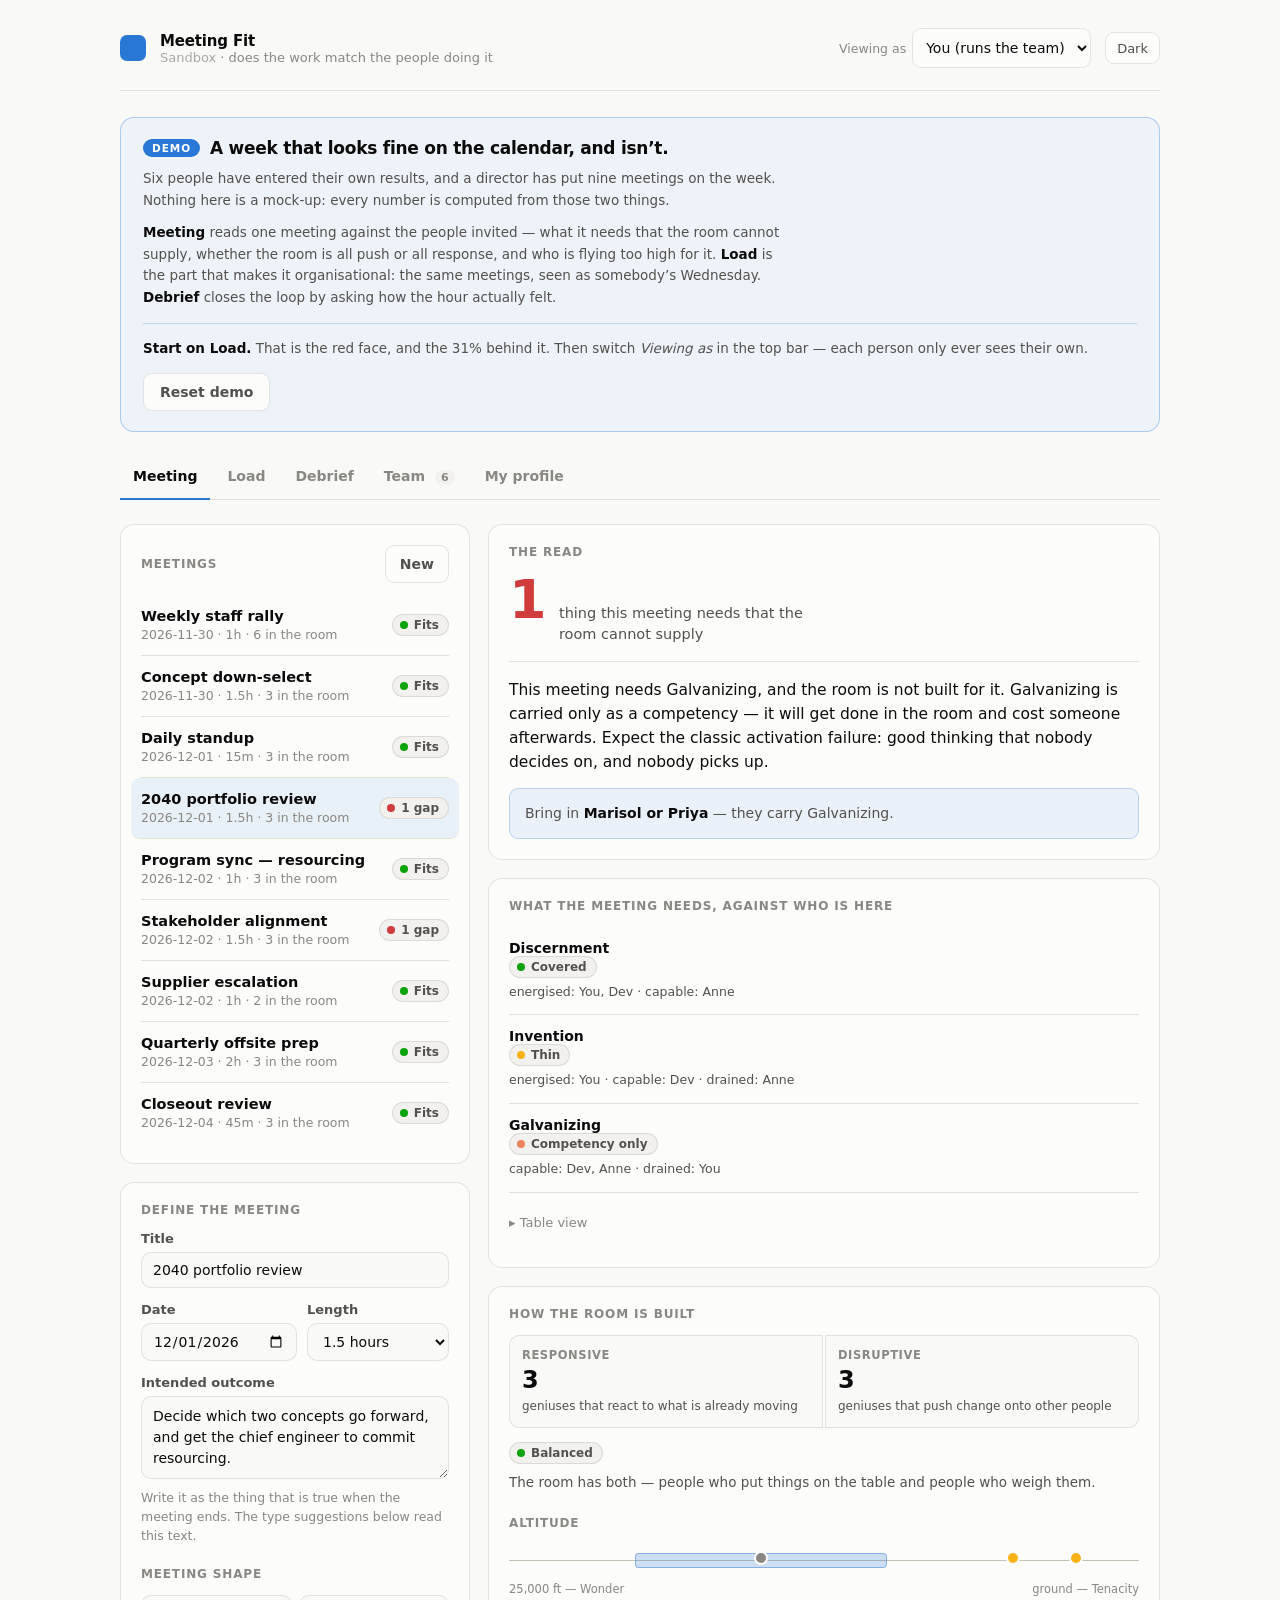
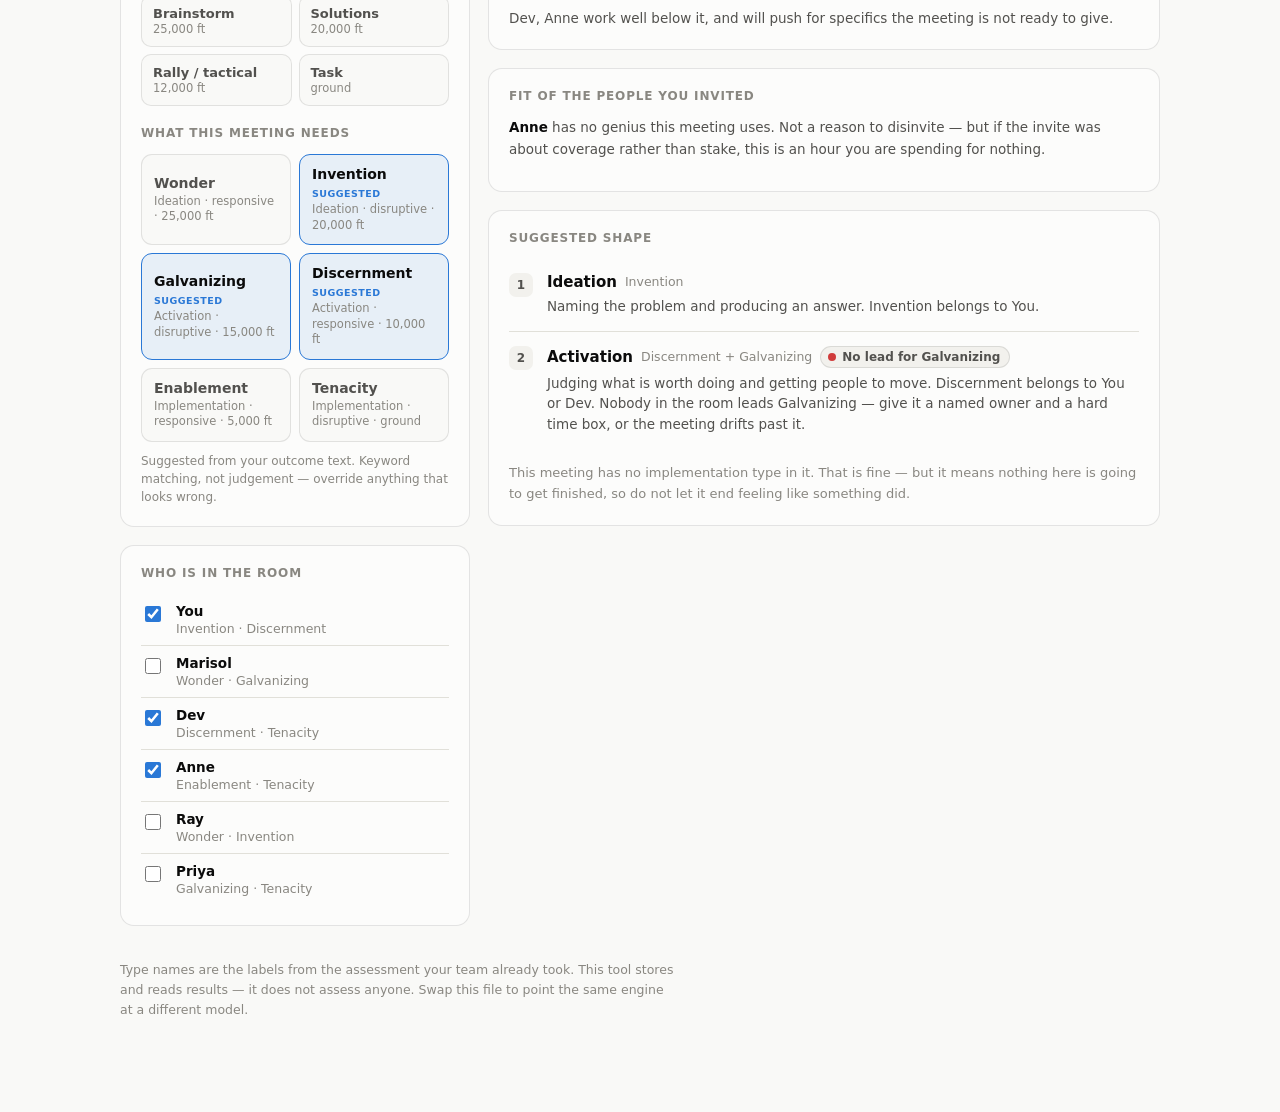
==== demo/index.html @ 44943a41 "Ship the demo at /demo/ so there is one link to send Co-Authored-By: Claude Opus 5 <noreply@anthropi" ====
<!DOCTYPE html>
<html lang="en">
<head>
<meta charset="utf-8">
<meta name="viewport" content="width=device-width, initial-scale=1, viewport-fit=cover">
<title>Meeting Fit — demo</title>
<meta name="description" content="Check whether a meeting matches the strengths of the people in it — and whether the week is burning anyone out.">
<meta name="theme-color" content="#0d0d0d" media="(prefers-color-scheme: dark)">
<meta name="theme-color" content="#f9f9f7" media="(prefers-color-scheme: light)">
<style>
/* ============================================================
   Sandbox shell — shared tokens + primitives for every mini-app.
   Add an app: reuse these tokens, don't redefine colors locally.
   ============================================================ */

:root {
  color-scheme: light;

  /* planes & ink */
  --plane:            #f9f9f7;
  --surface-1:        #fcfcfb;
  --surface-2:        #f2f1ed;
  --text-primary:     #0b0b0b;
  --text-secondary:   #52514e;
  --text-muted:       #898781;
  --gridline:         #e1e0d9;
  --baseline:         #c3c2b7;
  --border:           rgba(11, 11, 11, 0.10);

  /* categorical slot 1 — the only series hue this app needs */
  --series-1:         #2a78d6;

  /* sequential blue ramp (ordinal-safe steps on light: >= 250) */
  --seq-250:          #86b6ef;
  --seq-400:          #3987e5;
  --seq-500:          #256abf;

  /* diverging: blue <-> red, neutral gray midpoint */
  --div-pos:          #2a78d6;
  --div-mid:          #f0efec;
  --div-neg:          #e34948;
  --div-pos-ink:      #ffffff;
  --div-mid-ink:      #52514e;
  --div-neg-ink:      #ffffff;

  /* status — reserved, never reused as a series color */
  --status-good:      #0ca30c;
  --status-warning:   #fab219;
  --status-serious:   #ec835a;
  --status-critical:  #d03b3b;

  --radius:           14px;
  --radius-sm:        9px;
  --font: system-ui, -apple-system, "Segoe UI", sans-serif;
}

@media (prefers-color-scheme: dark) {
  :root:where(:not([data-theme="light"])) {
    color-scheme: dark;
    --plane:          #0d0d0d;
    --surface-1:      #1a1a19;
    --surface-2:      #222220;
    --text-primary:   #ffffff;
    --text-secondary: #c3c2b7;
    --text-muted:     #898781;
    --gridline:       #2c2c2a;
    --baseline:       #383835;
    --border:         rgba(255, 255, 255, 0.10);
    --series-1:       #3987e5;
    --seq-250:        #184f95;
    --seq-400:        #256abf;
    --seq-500:        #3987e5;
    --div-pos:        #3987e5;
    --div-mid:        #383835;
    --div-neg:        #e66767;
    --div-pos-ink:    #ffffff;
    --div-mid-ink:    #c3c2b7;
    --div-neg-ink:    #1a1a19;
  }
}

:root[data-theme="dark"] {
  color-scheme: dark;
  --plane:            #0d0d0d;
  --surface-1:        #1a1a19;
  --surface-2:        #222220;
  --text-primary:     #ffffff;
  --text-secondary:   #c3c2b7;
  --text-muted:       #898781;
  --gridline:         #2c2c2a;
  --baseline:         #383835;
  --border:           rgba(255, 255, 255, 0.10);
  --series-1:         #3987e5;
  --seq-250:          #184f95;
  --seq-400:          #256abf;
  --seq-500:          #3987e5;
  --div-pos:          #3987e5;
  --div-mid:          #383835;
  --div-neg:          #e66767;
  --div-pos-ink:      #ffffff;
  --div-mid-ink:      #c3c2b7;
  --div-neg-ink:      #1a1a19;
}

* { box-sizing: border-box; }

html, body {
  margin: 0;
  padding: 0;
  background: var(--plane);
  color: var(--text-primary);
  font-family: var(--font);
  -webkit-font-smoothing: antialiased;
  text-size-adjust: 100%;
}

body { min-height: 100dvh; }

a { color: inherit; }

.wrap {
  max-width: 1080px;
  margin: 0 auto;
  padding: 16px 14px calc(56px + env(safe-area-inset-bottom));
}

/* ---------- top bar ---------- */

.topbar {
  display: flex;
  align-items: center;
  gap: 10px;
  padding-bottom: 14px;
  margin-bottom: 18px;
  border-bottom: 1px solid var(--gridline);
}

.topbar > * { min-width: 0; }

.topbar .mark {
  width: 24px; height: 24px; flex: none;
  border-radius: 7px;
  background: var(--series-1);
}

.topbar h1 {
  font-size: 15px;
  font-weight: 600;
  letter-spacing: -0.01em;
  margin: 0;
  overflow: hidden;
  text-overflow: ellipsis;
  white-space: nowrap;
}

.topbar .crumb {
  font-size: 12px;
  color: var(--text-muted);
  margin: 0;
  overflow: hidden;
  text-overflow: ellipsis;
  white-space: nowrap;
  max-width: 46vw;
}

.topbar .spacer { flex: 1; }

.iconbtn {
  appearance: none;
  border: 1px solid var(--border);
  background: var(--surface-1);
  color: var(--text-secondary);
  border-radius: 9px;
  min-height: 40px;
  padding: 0 13px;
  font: inherit;
  font-size: 14px;
  cursor: pointer;
  flex: none;
}
@media (min-width: 900px) { .iconbtn { min-height: 32px; font-size: 13px; padding: 0 11px; } }
.iconbtn:hover { color: var(--text-primary); border-color: var(--baseline); }

/* ---------- generic pieces ---------- */

.card {
  background: var(--surface-1);
  border: 1px solid var(--border);
  border-radius: var(--radius);
  padding: 16px;
}
@media (min-width: 900px) { .card { padding: 20px; } }

.section-title {
  font-size: 12px;
  font-weight: 600;
  letter-spacing: 0.07em;
  text-transform: uppercase;
  color: var(--text-muted);
  margin: 0 0 14px;
}

.lede {
  font-size: 15px;
  line-height: 1.55;
  color: var(--text-secondary);
  margin: 0 0 26px;
  max-width: 62ch;
}

.btn {
  appearance: none;
  border: 1px solid transparent;
  background: var(--series-1);
  color: #fff;
  border-radius: 10px;
  min-height: 44px;
  padding: 0 18px;
  font: inherit;
  font-size: 15px;
  font-weight: 550;
  cursor: pointer;
}
@media (min-width: 900px) { .btn { min-height: 38px; font-size: 14px; padding: 0 16px; border-radius: 9px; } }
.btn:hover { filter: brightness(1.08); }
.btn.ghost {
  background: var(--surface-1);
  color: var(--text-secondary);
  border-color: var(--border);
}
.btn.ghost:hover { color: var(--text-primary); border-color: var(--baseline); filter: none; }
.btn:disabled { opacity: 0.45; cursor: not-allowed; }

/* status chip — colour never travels alone; icon + label always ride with it */
.chip {
  display: inline-flex;
  align-items: center;
  gap: 6px;
  font-size: 12px;
  font-weight: 600;
  padding: 3px 9px 3px 7px;
  border-radius: 999px;
  border: 1px solid var(--border);
  background: var(--surface-2);
  color: var(--text-secondary);
  white-space: nowrap;
}
.chip .dot { width: 8px; height: 8px; border-radius: 50%; flex: none; }
.chip.good     .dot { background: var(--status-good); }
.chip.warning  .dot { background: var(--status-warning); }
.chip.serious  .dot { background: var(--status-serious); }
.chip.critical .dot { background: var(--status-critical); }

/* ---------- hub grid ---------- */

.app-grid {
  display: grid;
  grid-template-columns: repeat(auto-fill, minmax(268px, 1fr));
  gap: 14px;
}

.app-card {
  display: flex;
  flex-direction: column;
  gap: 9px;
  text-decoration: none;
  color: inherit;
  background: var(--surface-1);
  border: 1px solid var(--border);
  border-radius: var(--radius);
  padding: 18px;
  transition: border-color 0.14s ease, transform 0.14s ease;
}
.app-card:hover { border-color: var(--series-1); transform: translateY(-1px); }
.app-card.stub { opacity: 0.55; pointer-events: none; }

.app-card .name { font-size: 15px; font-weight: 600; letter-spacing: -0.01em; }
.app-card .desc { font-size: 13px; line-height: 1.5; color: var(--text-secondary); }
.app-card .meta {
  margin-top: auto; padding-top: 8px;
  font-size: 11px; letter-spacing: 0.05em; text-transform: uppercase;
  color: var(--text-muted);
}

.footnote {
  margin-top: 34px;
  font-size: 12.5px;
  line-height: 1.6;
  color: var(--text-muted);
  max-width: 70ch;
}

@media (min-width: 900px) {
  .wrap { padding: 28px 20px 80px; }
  .topbar { gap: 14px; padding-bottom: 22px; margin-bottom: 26px; }
  .topbar .mark { width: 26px; height: 26px; }
  .topbar .crumb { font-size: 13px; max-width: none; }
}


.demo-banner {
  border: 1px solid color-mix(in srgb, var(--series-1) 34%, transparent);
  background: color-mix(in srgb, var(--series-1) 7%, var(--surface-1));
  border-radius: var(--radius);
  padding: 20px 22px;
  margin-bottom: 24px;
}
.demo-banner .db-top { display: flex; align-items: center; gap: 10px; flex-wrap: wrap; margin-bottom: 10px; }
.demo-banner .db-tag {
  font-size: 10.5px; font-weight: 700; letter-spacing: 0.09em; text-transform: uppercase;
  color: #fff; background: var(--series-1); border-radius: 999px; padding: 3px 9px;
}
.demo-banner h2 { font-size: 17px; font-weight: 620; letter-spacing: -0.015em; margin: 0; }
.demo-banner p { font-size: 13.5px; line-height: 1.62; color: var(--text-secondary); margin: 0 0 10px; max-width: 76ch; }
.demo-banner p:last-of-type { margin-bottom: 0; }
.demo-banner .try {
  margin-top: 14px; padding-top: 14px; border-top: 1px solid color-mix(in srgb, var(--series-1) 24%, transparent);
  display: flex; gap: 14px; align-items: center; justify-content: space-between; flex-wrap: wrap;
}
.demo-banner .try span { font-size: 13.5px; color: var(--text-secondary); line-height: 1.55; }
.demo-banner strong { color: var(--text-primary); font-weight: 620; }

</style>
<style>
/* Meeting Fit — phone first. Desktop is the enhancement, at the bottom.
   Colour tokens all come from shell.css. */

/* ---------- tabs: scrollable strip on a phone ---------- */

.tabs {
  display: flex;
  gap: 2px;
  margin-bottom: 18px;
  border-bottom: 1px solid var(--gridline);
  overflow-x: auto;
  scrollbar-width: none;
  -webkit-overflow-scrolling: touch;
  scroll-snap-type: x proximity;
}
.tabs::-webkit-scrollbar { display: none; }
.tab {
  appearance: none;
  background: none;
  border: none;
  border-bottom: 2px solid transparent;
  color: var(--text-muted);
  font: inherit;
  font-size: 15px;
  font-weight: 550;
  padding: 10px 12px 13px;
  cursor: pointer;
  margin-bottom: -1px;
  white-space: nowrap;
  flex: none;
  scroll-snap-align: start;
  min-height: 44px;
}
.tab[aria-selected="true"] { color: var(--text-primary); border-bottom-color: var(--series-1); }
.tab .count {
  display: inline-block; margin-left: 5px; font-size: 11px;
  color: var(--text-muted); background: var(--surface-2);
  border-radius: 999px; padding: 1px 6px;
}

.panel[hidden] { display: none; }

.cols { display: flex; flex-direction: column; gap: 14px; align-items: stretch; }
.stack { display: flex; flex-direction: column; gap: 14px; }
.cols > *, .stack > *, .card { min-width: 0; }
/* on a phone the answer comes first; the form is what you scroll to */
#verdictCol { order: -1; }

/* ---------- form bits ---------- */

label.field { display: block; margin-bottom: 14px; }
label.field > span, .field > span {
  display: block; font-size: 13px; font-weight: 550;
  color: var(--text-secondary); margin-bottom: 6px;
}
label.field > .hint, .hint {
  font-weight: 400; color: var(--text-muted);
  margin: 6px 0 0; font-size: 12.5px; line-height: 1.5;
}

input[type="text"], input[type="date"], textarea, select {
  width: 100%;
  background: var(--plane);
  border: 1px solid var(--border);
  border-radius: 10px;
  color: var(--text-primary);
  font: inherit;
  font-size: 16px;            /* 16px stops iOS zooming the page on focus */
  padding: 11px 12px;
  min-height: 44px;
  resize: vertical;
}
textarea { line-height: 1.5; }
input:focus, textarea:focus, select:focus {
  outline: 2px solid var(--series-1); outline-offset: -1px; border-color: transparent;
}

.row { display: flex; gap: 8px; flex-wrap: wrap; align-items: center; }
.field-row { display: grid; grid-template-columns: 1fr 1fr; gap: 10px; }
.field-row .field { margin-bottom: 14px; }

.card-head { display: flex; align-items: center; justify-content: space-between; gap: 10px; margin-bottom: 12px; }
.btn.sm { height: 36px; padding: 0 14px; font-size: 14px; }

/* ---------- three-way level picker ---------- */

.lvl-row {
  display: grid; grid-template-columns: 1fr auto;
  align-items: center; gap: 10px;
  padding: 9px 0; border-bottom: 1px solid var(--gridline);
}
.lvl-row:last-of-type { border-bottom: none; }
.lvl-row .tname { font-size: 14.5px; font-weight: 550; }
.lvl-row .tphase { font-size: 12px; color: var(--text-muted); margin-top: 1px; }

.seg { display: flex; gap: 2px; background: var(--surface-2); border-radius: 9px; padding: 3px; flex: none; }
.seg button {
  appearance: none; border: none; background: none;
  color: var(--text-muted); font: inherit; font-size: 13px; font-weight: 650;
  width: 40px; height: 38px; border-radius: 7px; cursor: pointer;
}
.seg button[aria-pressed="true"] { background: var(--surface-1); color: var(--text-primary); box-shadow: 0 1px 2px rgba(0,0,0,0.10); }
.seg button[aria-pressed="true"][data-lvl="g"] { box-shadow: inset 0 -2px 0 var(--div-pos), 0 1px 2px rgba(0,0,0,0.10); }
.seg button[aria-pressed="true"][data-lvl="f"] { box-shadow: inset 0 -2px 0 var(--div-neg), 0 1px 2px rgba(0,0,0,0.10); }

.tally { font-size: 13px; color: var(--text-muted); }
.tally.bad { color: var(--status-critical); }

/* ---------- roster ---------- */

.person {
  display: grid; grid-template-columns: 1fr auto; gap: 10px; align-items: center;
  padding: 13px 0; border-bottom: 1px solid var(--gridline);
}
.person:last-child { border-bottom: none; }
.person .pname { font-size: 15px; font-weight: 550; }
.person .pgen { font-size: 13px; color: var(--text-secondary); margin-top: 2px; }
.person .pdel {
  appearance: none; background: none; border: none; color: var(--text-muted);
  cursor: pointer; font: inherit; font-size: 13px; padding: 10px 4px; min-height: 44px;
}

.checkline {
  display: flex; align-items: flex-start; gap: 12px;
  padding: 12px 0; border-bottom: 1px solid var(--gridline);
  cursor: pointer; min-height: 48px;
}
.checkline:last-child { border-bottom: none; }
.checkline input { margin-top: 2px; accent-color: var(--series-1); width: 22px; height: 22px; flex: none; }
.checkline .cl-name { font-size: 15px; font-weight: 550; }
.checkline .cl-sub { font-size: 12.5px; color: var(--text-muted); margin-top: 2px; }

.empty {
  border: 1px dashed var(--baseline); border-radius: var(--radius-sm);
  padding: 18px; font-size: 13.5px; line-height: 1.55;
  color: var(--text-muted); text-align: center;
}

/* ---------- type + archetype pickers ---------- */

.typegrid { display: grid; grid-template-columns: 1fr 1fr; gap: 8px; }
.typechip {
  appearance: none; text-align: left; cursor: pointer; font: inherit;
  border: 1px solid var(--border); background: var(--plane);
  border-radius: 11px; padding: 11px 12px; color: var(--text-secondary);
  min-height: 62px;
}
.typechip[aria-pressed="true"] {
  border-color: var(--series-1);
  background: color-mix(in srgb, var(--series-1) 10%, var(--surface-1));
  color: var(--text-primary);
}
.typechip .tc-name { font-size: 14px; font-weight: 600; display: flex; align-items: center; gap: 6px; flex-wrap: wrap; }
.typechip .tc-phase { font-size: 11.5px; color: var(--text-muted); margin-top: 3px; line-height: 1.35; }
.typechip .tc-sug { font-size: 9.5px; letter-spacing: 0.05em; text-transform: uppercase; color: var(--series-1); font-weight: 700; }

.arch-row { display: grid; grid-template-columns: 1fr 1fr; gap: 7px; }
.arch {
  appearance: none; text-align: left; cursor: pointer; font: inherit;
  border: 1px solid var(--border); background: var(--plane);
  border-radius: 10px; padding: 10px 11px; color: var(--text-secondary); min-height: 48px;
}
.arch[aria-pressed="true"] { border-color: var(--series-1); background: color-mix(in srgb, var(--series-1) 10%, var(--surface-1)); color: var(--text-primary); }
.arch .a-n { font-size: 13px; font-weight: 600; }
.arch .a-a { font-size: 11.5px; color: var(--text-muted); margin-top: 1px; }

/* ---------- verdict ---------- */

.hero { display: flex; align-items: baseline; gap: 14px; flex-wrap: wrap; }
.hero .figure { font-size: 52px; font-weight: 620; line-height: 1; letter-spacing: -0.03em; }
.hero .figure.good { color: var(--status-good); }
.hero .figure.bad { color: var(--status-critical); }
.hero .cap { font-size: 14.5px; color: var(--text-secondary); max-width: 30ch; line-height: 1.45; }

.verdict-line {
  font-size: 16px; line-height: 1.55; margin: 16px 0 0;
  padding-top: 16px; border-top: 1px solid var(--gridline);
}

.cov-row { padding: 13px 0; border-bottom: 1px solid var(--gridline); }
.cov-row:last-child { border-bottom: none; }
.cov-row .cr-head { display: flex; align-items: center; justify-content: space-between; gap: 10px; }
.cov-row .cr-name { font-size: 15px; font-weight: 600; }
.cov-row .cr-who { font-size: 13px; color: var(--text-secondary); margin-top: 5px; line-height: 1.5; }

.fix {
  margin-top: 14px; padding: 13px 15px; border-radius: var(--radius-sm);
  background: color-mix(in srgb, var(--series-1) 8%, var(--surface-1));
  border: 1px solid color-mix(in srgb, var(--series-1) 26%, transparent);
  font-size: 14px; line-height: 1.6; color: var(--text-secondary);
}
.fix strong { color: var(--text-primary); font-weight: 620; }

/* ---------- agenda ---------- */

.agenda { list-style: none; margin: 0; padding: 0; }
.ag-item { display: grid; grid-template-columns: 26px 1fr; gap: 12px; padding: 14px 0; border-bottom: 1px solid var(--gridline); }
.ag-item:last-child { border-bottom: none; }
.ag-item .num {
  width: 24px; height: 24px; border-radius: 7px; background: var(--surface-2);
  color: var(--text-secondary); font-size: 12px; font-weight: 650;
  display: flex; align-items: center; justify-content: center;
}
.ag-item .ag-h { font-size: 15px; font-weight: 600; display: flex; gap: 8px; align-items: center; flex-wrap: wrap; }
.ag-item .ag-b { font-size: 13.5px; color: var(--text-secondary); line-height: 1.55; margin-top: 5px; }

/* ---------- bar chart ---------- */

.bars { display: flex; flex-direction: column; gap: 10px; }
.bar-row { display: grid; grid-template-columns: 88px 1fr 30px; gap: 9px; align-items: center; }
.bar-row .bl { font-size: 12.5px; color: var(--text-secondary); overflow: hidden; text-overflow: ellipsis; white-space: nowrap; }
.bar-track { position: relative; height: 14px; border-radius: 3px; background: var(--surface-2); border-left: 1px solid var(--baseline); }
.bar-fill { height: 14px; background: var(--series-1); border-radius: 0 4px 4px 0; min-width: 2px; }
.bar-fill.zero { background: var(--baseline); width: 3px !important; border-radius: 0 2px 2px 0; }
.bar-row .bv { font-size: 12.5px; color: var(--text-secondary); font-variant-numeric: tabular-nums; text-align: right; }

/* ---------- matrix ---------- */

.matrix-scroll { overflow-x: auto; -webkit-overflow-scrolling: touch; margin: 0 -4px; padding: 0 4px; }
.matrix { display: grid; gap: 2px; min-width: 430px; }
.mx-head, .mx-cell, .mx-name { border-radius: 6px; padding: 9px 5px; font-size: 12px; text-align: center; }
.mx-head { color: var(--text-muted); font-weight: 600; }
.mx-name { text-align: left; font-size: 13px; font-weight: 550; padding-left: 2px; }
.mx-cell { font-weight: 650; color: var(--text-primary); background: var(--surface-2); }
.mx-cell[data-lvl="g"] { background: color-mix(in srgb, var(--div-pos) 22%, var(--surface-1)); }
.mx-cell[data-lvl="c"] { background: var(--surface-2); color: var(--text-muted); }
.mx-cell[data-lvl="f"] { background: color-mix(in srgb, var(--div-neg) 22%, var(--surface-1)); }

.legend { display: flex; gap: 14px; flex-wrap: wrap; margin-top: 14px; }
.legend .lg { display: flex; align-items: center; gap: 7px; font-size: 12.5px; color: var(--text-secondary); }
.legend .sw { width: 13px; height: 13px; border-radius: 4px; border: 1px solid var(--border); }
.legend .sw.g { background: color-mix(in srgb, var(--div-pos) 22%, var(--surface-1)); }
.legend .sw.c { background: var(--surface-2); }
.legend .sw.f { background: color-mix(in srgb, var(--div-neg) 22%, var(--surface-1)); }

/* ---------- table view ---------- */

table.data { width: 100%; border-collapse: collapse; font-size: 13px; margin-top: 12px; }
table.data th, table.data td { text-align: left; padding: 9px 8px; border-bottom: 1px solid var(--gridline); font-variant-numeric: tabular-nums; }
table.data th { font-size: 11px; text-transform: uppercase; letter-spacing: 0.05em; color: var(--text-muted); font-weight: 600; }
details.tableview { min-width: 0; }
.tv-scroll { overflow-x: auto; -webkit-overflow-scrolling: touch; max-width: 100%; }
.tv-scroll table.data { min-width: 100%; }
details.tableview summary { cursor: pointer; font-size: 13px; color: var(--text-muted); margin-top: 14px; list-style: none; padding: 8px 0; min-height: 40px; }
details.tableview summary::-webkit-details-marker { display: none; }
details.tableview summary::before { content: '▸ '; }
details.tableview[open] summary::before { content: '▾ '; }

/* ---------- misc ---------- */

.code-out {
  font-family: ui-monospace, SFMono-Regular, Menlo, monospace;
  font-size: 12.5px; word-break: break-all;
  background: var(--plane); border: 1px solid var(--border);
  border-radius: 10px; padding: 12px; color: var(--text-secondary); line-height: 1.55;
}

.toast {
  position: fixed; left: 12px; right: 12px; bottom: calc(16px + env(safe-area-inset-bottom));
  background: var(--text-primary); color: var(--plane);
  font-size: 14px; font-weight: 550; text-align: center;
  padding: 12px 16px; border-radius: 12px;
  opacity: 0; transform: translateY(8px); pointer-events: none;
  transition: opacity 0.16s ease, transform 0.16s ease; z-index: 50;
}
.toast.on { opacity: 1; transform: translateY(0); }

.meeting-item {
  display: grid; grid-template-columns: 1fr auto; gap: 10px; align-items: center;
  padding: 13px 0; border-bottom: 1px solid var(--gridline); cursor: pointer; min-height: 56px;
}
.meeting-item:last-child { border-bottom: none; }
.meeting-item.sel { background: color-mix(in srgb, var(--series-1) 9%, transparent); border-radius: 9px; padding-left: 10px; padding-right: 10px; margin: 0 -10px; }
.meeting-item .mi-t { font-size: 14.5px; font-weight: 550; }
.meeting-item .mi-s { font-size: 12.5px; color: var(--text-muted); margin-top: 3px; }

.viewas { display: flex; align-items: center; gap: 6px; font-size: 12.5px; color: var(--text-muted); }
.viewas span { display: none; }
.viewas select { width: auto; max-width: 44vw; font-size: 14px; padding: 8px 9px; min-height: 40px; border-radius: 9px; background: var(--surface-1); }

/* ---------- faces ---------- */

.face { width: 32px; height: 32px; flex: none; display: block; }
.face.lg { width: 54px; height: 54px; }
.face .stroke { fill: none; stroke-width: 7; stroke-linecap: round; }
.face .ring { fill: none; stroke-width: 7; }
.face .eye { fill: currentColor; }
.face.good     { color: var(--status-good); }
.face.neutral  { color: var(--text-muted); }
.face.warning  { color: var(--status-warning); }
.face.critical { color: var(--status-critical); }
.face.good     .ring, .face.good     .stroke { stroke: var(--status-good); }
.face.neutral  .ring, .face.neutral  .stroke { stroke: var(--text-muted); }
.face.warning  .ring, .face.warning  .stroke { stroke: var(--status-warning); }
.face.critical .ring, .face.critical .stroke { stroke: var(--status-critical); }

.face-hero { display: flex; align-items: center; gap: 14px; flex-wrap: wrap; }
.face-hero .fh-lab { font-size: 15px; font-weight: 620; }
.face-hero .fh-sub { font-size: 13.5px; color: var(--text-secondary); line-height: 1.5; margin-top: 3px; }
.face-hero .fh-num { font-size: 40px; font-weight: 620; line-height: 1; letter-spacing: -0.03em; }
.face-hero .fh-right { width: 100%; display: flex; align-items: baseline; gap: 10px; padding-top: 4px; }

/* ---------- week strip ---------- */

.week { display: grid; grid-template-columns: repeat(5, 1fr); gap: 5px; }
.day { border: 1px solid var(--border); border-radius: 10px; background: var(--plane); padding: 10px 4px; text-align: center; }
.day.today { border-color: var(--series-1); }
.day .d-n { font-size: 11px; font-weight: 650; letter-spacing: 0.04em; text-transform: uppercase; color: var(--text-muted); }
.day .d-f { display: flex; justify-content: center; margin: 8px 0 6px; }
.day .d-v { font-size: 12px; color: var(--text-secondary); font-variant-numeric: tabular-nums; }
.day .d-m { font-size: 10.5px; color: var(--text-muted); margin-top: 2px; }

/* ---------- mix bar ---------- */

.mix { display: flex; gap: 2px; height: 16px; margin: 4px 0 0; width: 100%; }
.mix .seg { height: 16px; flex: 0 1 auto; min-width: 2px; }
.mix .seg:first-child { border-radius: 4px 0 0 4px; }
.mix .seg:last-child { border-radius: 0 4px 4px 0; }
.mix .seg.only { border-radius: 4px; }
.mix .seg.g { background: var(--div-pos); }
.mix .seg.c { background: var(--baseline); }
.mix .seg.f { background: var(--div-neg); }

.load-row { display: grid; grid-template-columns: 1fr auto; gap: 10px; align-items: center; padding: 12px 0; border-bottom: 1px solid var(--gridline); }
.load-row:last-child { border-bottom: none; }
.load-row .lr-t { font-size: 14px; font-weight: 550; }
.load-row .lr-s { font-size: 12px; color: var(--text-muted); margin-top: 3px; line-height: 1.4; }
.load-row .lr-v { font-size: 12.5px; color: var(--text-secondary); font-variant-numeric: tabular-nums; text-align: right; }

.privacy {
  font-size: 13px; line-height: 1.6; color: var(--text-muted);
  border-left: 2px solid var(--baseline); padding-left: 12px; margin-top: 16px;
}

/* ---------- composition ---------- */

.split { display: grid; grid-template-columns: 1fr 1fr; gap: 2px; margin: 10px 0 14px; }
.split .sp { padding: 12px; background: var(--plane); border: 1px solid var(--border); }
.split .sp:first-child { border-radius: 10px 0 0 10px; }
.split .sp:last-child { border-radius: 0 10px 10px 0; }
.split .sp-n { font-size: 11.5px; font-weight: 650; color: var(--text-muted); text-transform: uppercase; letter-spacing: 0.05em; }
.split .sp-v { font-size: 24px; font-weight: 620; margin-top: 4px; }
.split .sp-w { font-size: 12px; color: var(--text-secondary); margin-top: 4px; line-height: 1.45; }

.alt-scale { position: relative; height: 30px; margin: 16px 0 6px; }
.alt-scale .rule { position: absolute; left: 0; right: 0; top: 14px; height: 1px; background: var(--baseline); }
.alt-scale .band { position: absolute; top: 7px; height: 15px; border-radius: 4px; background: color-mix(in srgb, var(--series-1) 22%, transparent); border: 1px solid color-mix(in srgb, var(--series-1) 45%, transparent); }
.alt-scale .pin { position: absolute; top: 7px; width: 10px; height: 10px; border-radius: 50%; transform: translateX(-5px); box-shadow: 0 0 0 2px var(--surface-1); }
.alt-scale .pin.ok { background: var(--text-muted); }
.alt-scale .pin.off { background: var(--status-warning); }
.alt-ends { display: flex; justify-content: space-between; font-size: 11.5px; color: var(--text-muted); gap: 10px; }

/* ---------- debrief ---------- */

.seg-wide { display: flex; gap: 2px; background: var(--surface-2); border-radius: 10px; padding: 3px; }
.seg-wide button {
  appearance: none; border: none; background: none; cursor: pointer; font: inherit;
  font-size: 13.5px; font-weight: 600; color: var(--text-muted);
  padding: 11px 8px; border-radius: 8px; flex: 1; min-height: 44px;
}
.seg-wide button[aria-pressed="true"] { background: var(--surface-1); color: var(--text-primary); box-shadow: 0 1px 2px rgba(0,0,0,0.10); }
.seg-wide button[aria-pressed="true"][data-st="good"] { box-shadow: inset 0 -2px 0 var(--status-good), 0 1px 2px rgba(0,0,0,0.10); }
.seg-wide button[aria-pressed="true"][data-st="warning"] { box-shadow: inset 0 -2px 0 var(--status-warning), 0 1px 2px rgba(0,0,0,0.10); }
.seg-wide button[aria-pressed="true"][data-st="critical"] { box-shadow: inset 0 -2px 0 var(--status-critical), 0 1px 2px rgba(0,0,0,0.10); }

.obs-tags { display: flex; gap: 6px; flex-wrap: wrap; }
.obs-tag {
  appearance: none; cursor: pointer; font: inherit; font-size: 13px;
  border: 1px solid var(--border); background: var(--plane); color: var(--text-muted);
  border-radius: 999px; padding: 9px 13px; min-height: 40px;
}
.obs-tag[aria-pressed="true"] { background: color-mix(in srgb, var(--series-1) 14%, var(--surface-1)); border-color: var(--series-1); color: var(--text-primary); }

/* ---------- import ---------- */

.imp-row {
  display: grid; grid-template-columns: auto 1fr auto; gap: 10px; align-items: center;
  padding: 11px 0; border-bottom: 1px solid var(--gridline);
}
.imp-row:last-of-type { border-bottom: none; }
.imp-row input[type="checkbox"] { width: 22px; height: 22px; accent-color: var(--series-1); }
.imp-row .ir-n { font-size: 14.5px; font-weight: 550; }
.imp-row .ir-s { font-size: 12.5px; color: var(--text-secondary); margin-top: 2px; line-height: 1.45; }
.imp-row.bad .ir-n { color: var(--status-critical); }

.fmt {
  font-family: ui-monospace, SFMono-Regular, Menlo, monospace;
  font-size: 11.5px; line-height: 1.7; color: var(--text-muted);
  background: var(--plane); border: 1px solid var(--border);
  border-radius: 10px; padding: 11px 12px; overflow-x: auto; white-space: pre;
}

/* ============================================================
   Desktop enhancement
   ============================================================ */

@media (min-width: 900px) {
  .tabs { gap: 4px; margin-bottom: 24px; overflow-x: visible; }
  .tab { font-size: 14px; padding: 9px 13px 11px; }

  .cols { display: grid; grid-template-columns: 350px 1fr; gap: 18px; align-items: start; }
  #verdictCol { order: 0; }
  .stack { gap: 18px; }

  input[type="text"], input[type="date"], textarea, select { font-size: 14px; padding: 9px 11px; min-height: 0; }
  .viewas span { display: inline; }
  .viewas select { max-width: none; }

  .typegrid { grid-template-columns: repeat(auto-fit, minmax(150px, 1fr)); }
  .typechip { min-height: 0; }
  .arch-row { grid-template-columns: repeat(auto-fit, minmax(118px, 1fr)); }
  .arch { min-height: 0; }

  .seg button { width: 30px; height: 28px; font-size: 12px; }
  .checkline { min-height: 0; padding: 9px 0; }
  .checkline input { width: 16px; height: 16px; margin-top: 3px; }
  .checkline .cl-name { font-size: 13.5px; }

  .cov-row { display: grid; grid-template-columns: 1fr auto; gap: 12px; align-items: center; }
  .cov-row .cr-head { display: block; }
  .cov-row .cr-name { font-size: 14px; }
  .cov-row .cr-who { font-size: 12.5px; }

  .hero .figure { font-size: 54px; }
  .verdict-line { font-size: 15.5px; }
  .week { gap: 8px; }
  .day { padding: 12px 10px; }
  .face-hero { gap: 18px; flex-wrap: nowrap; }
  .face-hero .fh-right { width: auto; margin-left: auto; text-align: right; display: block; padding-top: 0; }
  .face-hero .fh-num { font-size: 46px; }

  .bar-row { grid-template-columns: 104px 1fr 26px; }
  .matrix { min-width: 520px; }
  .toast { left: 50%; right: auto; transform: translateX(-50%) translateY(8px); bottom: 24px; }
  .toast.on { transform: translateX(-50%) translateY(0); }
  .person .pdel { min-height: 0; padding: 0; }
  .obs-tag { font-size: 11.5px; padding: 4px 10px; min-height: 0; }
  .seg-wide button { font-size: 12.5px; padding: 7px 12px; min-height: 0; }
}

</style>
</head>
<body>
<div class="wrap">

  <header class="topbar">
    <div class="mark" aria-hidden="true"></div>
    <div>
      <h1>Meeting Fit</h1>
      <p class="crumb"><span style="opacity:.7">Sandbox</span> · does the work match the people doing it</p>
    </div>
    <div class="spacer"></div>
    <label class="viewas">
      <span>Viewing as</span>
      <select id="viewerSelect"></select>
    </label>
    <button class="iconbtn" id="themeToggle" type="button">Dark</button>
  </header>


  <div class="demo-banner">
    <div class="db-top">
      <span class="db-tag">Demo</span>
      <h2>A week that looks fine on the calendar, and isn&rsquo;t.</h2>
    </div>
    <p>
      Six people have entered their own results, and a director has put nine meetings on the week.
      Nothing here is a mock-up: every number is computed from those two things.
    </p>
    <p>
      <strong>Meeting</strong> reads one meeting against the people invited &mdash; what it needs
      that the room cannot supply, whether the room is all push or all response, and who is
      flying too high for it. <strong>Load</strong> is the part that makes it organisational:
      the same meetings, seen as somebody&rsquo;s Wednesday. <strong>Debrief</strong> closes the
      loop by asking how the hour actually felt.
    </p>
    <div class="try">
      <span><strong>Start on Load.</strong> That is the red face, and the 31% behind it.
      Then switch <em>Viewing as</em> in the top bar &mdash; each person only ever sees their own.</span>
      <button class="btn ghost" type="button" onclick="window.__resetDemo &amp;&amp; window.__resetDemo()">Reset demo</button>
    </div>
  </div>

  <div class="tabs" role="tablist">
    <button class="tab" role="tab" id="tab-meeting" aria-controls="panel-meeting" aria-selected="true">Meeting</button>
    <button class="tab" role="tab" id="tab-load"    aria-controls="panel-load"    aria-selected="false">Load</button>
    <button class="tab" role="tab" id="tab-debrief" aria-controls="panel-debrief" aria-selected="false">Debrief</button>
    <button class="tab" role="tab" id="tab-team"    aria-controls="panel-team"    aria-selected="false">Team <span class="count" id="teamCount">0</span></button>
    <button class="tab" role="tab" id="tab-me"      aria-controls="panel-me"      aria-selected="false">My profile</button>
  </div>

  <!-- ===================== MEETING ===================== -->
  <section class="panel" id="panel-meeting" role="tabpanel" aria-labelledby="tab-meeting">
    <div class="cols">

      <div class="stack">
        <div class="card">
          <div class="card-head">
            <h2 class="section-title" style="margin:0">Meetings</h2>
            <button class="btn ghost sm" id="newMeetingBtn" type="button">New</button>
          </div>
          <div id="meetingList"></div>
        </div>

        <div class="card">
          <h2 class="section-title">Define the meeting</h2>

          <label class="field">
            <span>Title</span>
            <input type="text" id="mTitle" placeholder="2040 portfolio review" autocomplete="off">
          </label>

          <div class="field-row">
            <label class="field"><span>Date</span><input type="date" id="mDate"></label>
            <label class="field"><span>Length</span>
              <select id="mMinutes">
                <option value="15">15 min</option>
                <option value="30">30 min</option>
                <option value="45">45 min</option>
                <option value="60">1 hour</option>
                <option value="90">1.5 hours</option>
                <option value="120">2 hours</option>
                <option value="180">3 hours</option>
              </select>
            </label>
          </div>

          <label class="field">
            <span>Intended outcome</span>
            <textarea id="mOutcome" rows="3" placeholder="Decide which two concepts go forward, and get the chief engineer to commit resourcing."></textarea>
            <p class="hint">Write it as the thing that is true when the meeting ends. The type suggestions below read this text.</p>
          </label>

          <h2 class="section-title" style="margin-top:22px">Meeting shape</h2>
          <div class="arch-row" id="archetypes"></div>

          <h2 class="section-title" style="margin-top:20px">What this meeting needs</h2>
          <div class="typegrid" id="typePicker"></div>
          <p class="hint" id="sugNote" style="font-size:12px;color:var(--text-muted);margin:10px 0 0;line-height:1.5"></p>
        </div>

        <div class="card">
          <h2 class="section-title">Who is in the room</h2>
          <div id="attendeePicker"></div>
        </div>
      </div>

      <div class="stack" id="verdictCol"></div>

    </div>
  </section>

  <!-- ===================== LOAD ===================== -->
  <section class="panel" id="panel-load" role="tabpanel" aria-labelledby="tab-load" hidden>
    <div id="loadPanel"></div>
  </section>

  <!-- ===================== DEBRIEF ===================== -->
  <section class="panel" id="panel-debrief" role="tabpanel" aria-labelledby="tab-debrief" hidden>
    <div id="debriefPanel"></div>
  </section>

  <!-- ===================== TEAM ===================== -->
  <section class="panel" id="panel-team" role="tabpanel" aria-labelledby="tab-team" hidden>
    <div class="cols">

      <div class="stack">
        <div class="card">
          <h2 class="section-title">Import the team report</h2>
          <label class="field">
            <span>Paste everyone's results</span>
            <textarea id="bulkText" rows="6" placeholder="Marisol Reyes — Genius: Wonder, Galvanizing; Frustration: Enablement, Tenacity"></textarea>
            <p class="hint">Paste straight out of the team report, a spreadsheet, or an email. One person per line, in more or less any shape — it reads names and type words and works out the rest.</p>
          </label>
          <div class="row">
            <button class="btn" id="bulkParseBtn" type="button">Read it</button>
            <button class="btn ghost" id="bulkFmtBtn" type="button">Formats it takes</button>
          </div>
          <div id="bulkFmt" hidden style="margin-top:14px"></div>
          <div id="bulkPreview" style="margin-top:16px"></div>
        </div>

        <div class="card">
          <h2 class="section-title">Add one person</h2>
          <label class="field">
            <span>Paste a profile code</span>
            <input type="text" id="pasteCode" placeholder="Ada~gcfcgf…" autocomplete="off">
            <p class="hint">Send teammates this page's <strong>My profile</strong> tab. They fill it in, copy their code, send it back. Nothing leaves their device but the code.</p>
          </label>
          <div class="row">
            <button class="btn" id="addCodeBtn" type="button">Add to team</button>
            <button class="btn ghost" id="manualBtn" type="button">Enter manually</button>
          </div>
          <div id="manualWrap" hidden style="margin-top:18px"></div>
        </div>

        <div class="card">
          <h2 class="section-title">Team <span id="teamCount2" style="color:var(--text-muted)"></span></h2>
          <div id="roster"></div>
          <div class="row" style="margin-top:16px">
            <button class="btn ghost" id="shareTeamBtn" type="button">Copy team link</button>
            <button class="btn ghost" id="demoBtn" type="button">Reload example</button>
          </div>
        </div>
      </div>

      <div class="stack" id="teamViz"></div>

    </div>
  </section>

  <!-- ===================== MY PROFILE ===================== -->
  <section class="panel" id="panel-me" role="tabpanel" aria-labelledby="tab-me" hidden>
    <div class="cols">
      <div class="card">
        <h2 class="section-title">Your results</h2>
        <label class="field">
          <span>Name</span>
          <input type="text" id="meName" placeholder="How you want to show up on the map" autocomplete="off">
        </label>
        <div id="meLevels"></div>
        <p class="tally" id="meTally" style="margin-top:12px"></p>
        <div class="row" style="margin-top:14px">
          <button class="btn" id="meCopyBtn" type="button" disabled>Copy my code</button>
          <button class="btn ghost" id="meAddBtn" type="button" disabled>Add me to this team</button>
        </div>
      </div>

      <div class="card">
        <h2 class="section-title">Your code</h2>
        <div class="code-out" id="meCode">Fill in two of each above.</div>
        <p class="hint" style="font-size:12.5px;color:var(--text-muted);margin-top:14px;line-height:1.6">
          This is just your name and your six letters, packed small. Send it to whoever is
          building the team map. It carries nothing else — no email, no account, no scores.
        </p>
      </div>
    </div>
  </section>

  <p class="footnote" id="modelNote"></p>

</div>

<div class="toast" id="toast"></div>
<script type="module">
window.__DEMO__ = true;
const MODEL_INLINE = {"id": "six-type", "label": "Six work types", "note": "Type names are the labels from the assessment your team already took. This tool stores and reads results \u2014 it does not assess anyone. Swap this file to point the same engine at a different model.", "perPerson": {"g": 2, "c": 2, "f": 2}, "levels": [{"id": "g", "name": "Genius", "short": "G", "desc": "Energising \u2014 they gain fuel doing it"}, {"id": "c", "name": "Competency", "short": "C", "desc": "Capable, but it costs them over time"}, {"id": "f", "name": "Frustration", "short": "F", "desc": "Draining, and where they are genuinely weak"}], "modes": [{"id": "responsive", "name": "Responsive", "desc": "Reacts to something already in motion \u2014 a situation, an idea, a call for help"}, {"id": "disruptive", "name": "Disruptive", "desc": "Provokes change and pushes it onto other people"}], "phases": [{"id": "ideation", "name": "Ideation", "desc": "Naming the problem and producing an answer"}, {"id": "activation", "name": "Activation", "desc": "Judging what is worth doing and getting people to move"}, {"id": "implementation", "name": "Implementation", "desc": "Supporting the work and carrying it to done"}], "types": [{"id": "wonder", "name": "Wonder", "short": "Wo", "phase": "ideation", "mode": "responsive", "altitude": 1, "altLabel": "25,000 ft", "desc": "Sitting in the question \u2014 noticing something could be better before anyone asks"}, {"id": "invention", "name": "Invention", "short": "In", "phase": "ideation", "mode": "disruptive", "altitude": 2, "altLabel": "20,000 ft", "desc": "Producing an answer from a blank page"}, {"id": "galvanizing", "name": "Galvanizing", "short": "Ga", "phase": "activation", "mode": "disruptive", "altitude": 3, "altLabel": "15,000 ft", "desc": "Getting other people to move on it"}, {"id": "discernment", "name": "Discernment", "short": "Di", "phase": "activation", "mode": "responsive", "altitude": 4, "altLabel": "10,000 ft", "desc": "Judging which answers are any good, on incomplete information"}, {"id": "enablement", "name": "Enablement", "short": "En", "phase": "implementation", "mode": "responsive", "altitude": 5, "altLabel": "5,000 ft", "desc": "Responding to what others need, on their timeline"}, {"id": "tenacity", "name": "Tenacity", "short": "Te", "phase": "implementation", "mode": "disruptive", "altitude": 6, "altLabel": "ground", "desc": "Carrying it to done, at the standard promised"}], "handoffs": [{"id": "h1", "from": "ideation", "to": "activation", "name": "Ideation \u2192 Activation", "symptom": "Good thinking that nobody decides on, and nobody picks up."}, {"id": "h2", "from": "activation", "to": "implementation", "name": "Activation \u2192 Implementation", "symptom": "Decisions that get made with enthusiasm and then never land."}], "archetypes": [{"id": "brainstorm", "name": "Brainstorm", "altLabel": "25,000 ft", "types": ["wonder", "invention"], "lead": "invention", "example": "Quarterly offsite, opportunity review"}, {"id": "solutions", "name": "Solutions", "altLabel": "20,000 ft", "types": ["wonder", "invention", "discernment"], "lead": "invention", "example": "Ad hoc strategic session"}, {"id": "rally", "name": "Rally / tactical", "altLabel": "12,000 ft", "types": ["galvanizing", "enablement", "tenacity"], "lead": "galvanizing", "example": "Weekly staff meeting"}, {"id": "task", "name": "Task", "altLabel": "ground", "types": ["tenacity", "discernment"], "lead": "discernment", "example": "Daily standup, closeout"}], "load": {"workdayMinutes": 480, "thresholds": {"frustrationStrained": 0.3, "frustrationHeavy": 0.15, "geniusThriving": 0.4}, "faces": [{"id": "thriving", "name": "Thriving", "status": "good", "line": "Most of the tracked day sat in work that gives energy back."}, {"id": "fine", "name": "Fine", "status": "neutral", "line": "Nothing here to worry about."}, {"id": "heavy", "name": "Heavy", "status": "warning", "line": "A real share of the day is spent in draining work. Sustainable for a day, not a month."}, {"id": "strained", "name": "Strained", "status": "critical", "line": "Past the line. This is a day built out of the work they are worst suited to."}]}, "debrief": {"felt": [{"id": "energising", "name": "Energising", "status": "good"}, {"id": "fine", "name": "Fine", "status": "neutral"}, {"id": "draining", "name": "Draining", "status": "critical"}], "outcome": [{"id": "yes", "name": "Hit it", "status": "good"}, {"id": "partly", "name": "Partly", "status": "warning"}, {"id": "no", "name": "Missed", "status": "critical"}], "observationTags": [{"id": "carried", "name": "Carried a stretch", "desc": "They were the reason a part of this worked"}, {"id": "underused", "name": "Underused", "desc": "Their genius was in the room and never asked for"}, {"id": "runover", "name": "Got run over", "desc": "They had something and the room moved past it"}, {"id": "drained", "name": "Looked drained", "desc": "This meeting was sitting in their frustration"}]}};

/* ============================================================
   Sandbox shell — shared behaviour for every mini-app.
   ============================================================ */

/* ---- theme ------------------------------------------------ */

const THEME_KEY = 'sandbox.theme';

const store = {
  get(key) {
    try { return localStorage.getItem(key); } catch { return null; }
  },
  set(key, val) {
    try { localStorage.setItem(key, val); } catch { /* private mode — in-memory only */ }
  },
};

function initTheme(buttonId = 'themeToggle') {
  const saved = store.get(THEME_KEY);
  if (saved === 'light' || saved === 'dark') {
    document.documentElement.setAttribute('data-theme', saved);
  }
  const btn = document.getElementById(buttonId);
  if (!btn) return;

  const paint = () => {
    const explicit = document.documentElement.getAttribute('data-theme');
    const dark = explicit
      ? explicit === 'dark'
      : matchMedia('(prefers-color-scheme: dark)').matches;
    btn.textContent = dark ? 'Light' : 'Dark';
    btn.setAttribute('aria-label', dark ? 'Switch to light theme' : 'Switch to dark theme');
  };

  btn.addEventListener('click', () => {
    const explicit = document.documentElement.getAttribute('data-theme');
    const dark = explicit
      ? explicit === 'dark'
      : matchMedia('(prefers-color-scheme: dark)').matches;
    const next = dark ? 'light' : 'dark';
    document.documentElement.setAttribute('data-theme', next);
    store.set(THEME_KEY, next);
    paint();
  });

  paint();
}

/* ---- service worker (offline / installable) --------------- */

function registerSW(scopeRelativePath = './sw.js') {
  if (!('serviceWorker' in navigator)) return;
  if (location.protocol !== 'https:' && location.hostname !== 'localhost') return;
  window.addEventListener('load', () => {
    navigator.serviceWorker.register(scopeRelativePath).catch(() => { /* non-fatal */ });
  });
}

/* ---- tiny DOM helper -------------------------------------- */

function el(tag, attrs = {}, children = []) {
  const node = document.createElement(tag);
  for (const [k, v] of Object.entries(attrs)) {
    if (v === null || v === undefined || v === false) continue;
    if (k === 'class') node.className = v;
    else if (k === 'text') node.textContent = v;
    else if (k === 'html') node.innerHTML = v;
    else if (k.startsWith('on') && typeof v === 'function') node.addEventListener(k.slice(2), v);
    else node.setAttribute(k, v);
  }
  for (const c of [].concat(children)) {
    if (c === null || c === undefined || c === false) continue;
    node.append(c.nodeType ? c : document.createTextNode(String(c)));
  }
  return node;
}

/* ---- URL-hash state (share links without a backend) -------- */

function encodeState(obj) {
  const json = JSON.stringify(obj);
  const bytes = new TextEncoder().encode(json);
  let bin = '';
  bytes.forEach((b) => { bin += String.fromCharCode(b); });
  return btoa(bin).replace(/\+/g, '-').replace(/\//g, '_').replace(/=+$/, '');
}

function decodeState(str) {
  try {
    const b64 = str.replace(/-/g, '+').replace(/_/g, '/');
    const bin = atob(b64);
    const bytes = Uint8Array.from(bin, (c) => c.charCodeAt(0));
    return JSON.parse(new TextDecoder().decode(bytes));
  } catch {
    return null;
  }
}

async function copyText(text) {
  try {
    await navigator.clipboard.writeText(text);
    return true;
  } catch {
    const ta = document.createElement('textarea');
    ta.value = text;
    ta.style.position = 'fixed';
    ta.style.opacity = '0';
    document.body.appendChild(ta);
    ta.select();
    let ok = false;
    try { ok = document.execCommand('copy'); } catch { ok = false; }
    ta.remove();
    return ok;
  }
}



initTheme();


/* ============================================================
   State
   ============================================================ */

const KEY = 'meetingFit.v2';

let MODEL = null;
let TYPES = [];
const TIDX = {};

const state = {
  team: [],            // { id, name, levels }
  meetings: [],        // { id, title, outcome, required[], attendees[], date, minutes, touched, debriefs{} }
  currentId: null,
  viewerId: null,
  leaderId: null,
  me: { name: '', levels: 'cccccc' },
};

const save = () => store.set(KEY, JSON.stringify({
  team: state.team, meetings: state.meetings, currentId: state.currentId,
  viewerId: state.viewerId, leaderId: state.leaderId, me: state.me,
}));

function load() {
  const raw = store.get(KEY);
  if (!raw) return;
  try { Object.assign(state, JSON.parse(raw)); } catch { /* start clean */ }
}

const uid = (p = 'p') => p + Math.random().toString(36).slice(2, 9);
const byId = (id) => state.team.find((p) => p.id === id);
const current = () => state.meetings.find((m) => m.id === state.currentId) || null;
const viewer = () => byId(state.viewerId) || state.team[0] || null;
const isLeader = () => state.viewerId && state.viewerId === state.leaderId;

const levelsOf = (p, tid) => p.levels[TIDX[tid]];
const geniusesOf = (p) => TYPES.filter((t) => levelsOf(p, t.id) === 'g');
const typeById = (id) => TYPES.find((t) => t.id === id);
const mean = (xs) => (xs.length ? xs.reduce((a, b) => a + b, 0) / xs.length : null);

/* ============================================================
   Profile codes
   ============================================================ */

const encodeProfile = (p) => encodeState([p.name, p.levels]);

function decodeProfile(code) {
  const raw = decodeState(code.trim());
  if (!Array.isArray(raw) || raw.length < 2) return null;
  const [name, levels] = raw;
  if (typeof name !== 'string' || !validLevels(levels)) return null;
  return { id: uid(), name: name.slice(0, 40) || 'Unnamed', levels };
}

function validLevels(lv) {
  if (typeof lv !== 'string' || lv.length !== TYPES.length || !/^[gcf]+$/.test(lv)) return false;
  return ['g', 'c', 'f'].every((k) => [...lv].filter((c) => c === k).length === MODEL.perPerson[k]);
}

/* ============================================================
   Dates
   ============================================================ */

const DAY_NAMES = ['Mon', 'Tue', 'Wed', 'Thu', 'Fri'];

function isoDate(d) {
  return `${d.getFullYear()}-${String(d.getMonth() + 1).padStart(2, '0')}-${String(d.getDate()).padStart(2, '0')}`;
}

function weekDates(ref = new Date()) {
  const d = new Date(ref);
  const dow = (d.getDay() + 6) % 7;          // Monday = 0
  d.setDate(d.getDate() - dow);
  return DAY_NAMES.map((_, i) => {
    const x = new Date(d);
    x.setDate(d.getDate() + i);
    return isoDate(x);
  });
}

const fmtMins = (m) => (m >= 60 ? `${(m / 60).toFixed(m % 60 ? 1 : 0)}h` : `${Math.round(m)}m`);
const pct = (x) => `${Math.round(x * 100)}%`;

/* ============================================================
   Outcome text -> suggested types
   ============================================================ */

const CUES = {
  wonder: ['explore', 'why', 'should we', 'opportunity', 'understand', 'landscape', 'question', 'what if', 'reframe', 'is there'],
  invention: ['brainstorm', 'idea', 'design', 'come up with', 'generate', 'concept', 'options', 'propose', 'draft', 'invent', 'solution', 'approach'],
  discernment: ['decide', 'decision', 'choose', 'select', 'evaluate', 'prioriti', 'go/no-go', 'assess', 'review', 'vet', 'narrow', 'which', 'pick', 'down-select', 'downselect', 'judge', 'recommend'],
  galvanizing: ['align', 'buy-in', 'buy in', 'kickoff', 'kick off', 'rally', 'commit', 'socialize', 'sell', 'launch', 'momentum', 'sponsor', 'convince', 'persuade', 'sign off', 'sign-off', 'approval', 'escalat'],
  enablement: ['support', 'help', 'unblock', 'resourc', 'onboard', 'assist', 'coordinat', 'enable', 'staff', 'hand off', 'handoff', 'train', 'respond'],
  tenacity: ['finish', 'close out', 'closeout', 'ship', 'deliver', 'deadline', 'complete', 'status', 'track', 'milestone', 'wrap', 'follow through', 'due', 'execute'],
};

function suggestTypes(text) {
  const s = (text || '').toLowerCase();
  if (!s.trim()) return [];
  return TYPES
    .map((t) => ({ id: t.id, n: (CUES[t.id] || []).filter((c) => s.includes(c)).length }))
    .filter((h) => h.n > 0)
    .sort((a, b) => b.n - a.n)
    .slice(0, 3)
    .map((h) => h.id);
}

/* ============================================================
   Load maths
   ============================================================ */

// How a meeting's minutes land on one person. A debrief, when present,
// overrides the prediction — what happened beats what the profile expected.
function meetingSplit(person, m) {
  const mins = m.minutes || 60;
  const felt = m.debriefs?.[person.id]?.felt;
  if (felt === 'draining') return { g: 0, c: 0, f: mins, reported: true };
  if (felt === 'energising') return { g: mins, c: 0, f: 0, reported: true };
  if (felt === 'fine') return { g: 0, c: mins, f: 0, reported: true };

  const req = (m.required || []).filter((id) => TIDX[id] !== undefined);
  if (!req.length) return { g: 0, c: mins, f: 0, reported: false };
  const share = mins / req.length;
  const out = { g: 0, c: 0, f: 0, reported: false };
  for (const tid of req) out[levelsOf(person, tid)] += share;
  return out;
}

function dayLoad(person, date) {
  const ms = state.meetings.filter((m) => m.date === date && m.attendees.includes(person.id));
  const tot = { g: 0, c: 0, f: 0, minutes: 0, meetings: ms };
  for (const m of ms) {
    const s = meetingSplit(person, m);
    tot.g += s.g; tot.c += s.c; tot.f += s.f; tot.minutes += (m.minutes || 60);
  }
  return tot;
}

function weekLoad(person, dates) {
  const tot = { g: 0, c: 0, f: 0, minutes: 0 };
  for (const d of dates) {
    const l = dayLoad(person, d);
    tot.g += l.g; tot.c += l.c; tot.f += l.f; tot.minutes += l.minutes;
  }
  return tot;
}

function faceFor(loadObj, days = 1) {
  const wd = MODEL.load.workdayMinutes * days;
  const th = MODEL.load.thresholds;
  const fp = loadObj.f / wd;
  const gp = loadObj.g / wd;
  let id;
  if (loadObj.minutes === 0) id = 'fine';
  else if (fp >= th.frustrationStrained) id = 'strained';
  else if (fp >= th.frustrationHeavy) id = 'heavy';
  else if (gp >= th.geniusThriving) id = 'thriving';
  else id = 'fine';
  return { ...MODEL.load.faces.find((f) => f.id === id), fp, gp };
}

function faceSVG(status, id, big = false) {
  const mouth = {
    thriving: 'M 26 58 Q 50 80 74 58',
    fine: 'M 30 62 Q 50 72 70 62',
    heavy: 'M 30 66 L 70 66',
    strained: 'M 28 72 Q 50 50 72 72',
  }[id] || 'M 30 62 Q 50 72 70 62';
  const brows = id === 'strained'
    ? '<path class="stroke" d="M 24 30 L 40 38"/><path class="stroke" d="M 76 30 L 60 38"/>'
    : '';
  const s = document.createElementNS('http://www.w3.org/2000/svg', 'svg');
  s.setAttribute('viewBox', '0 0 100 100');
  s.setAttribute('class', `face ${status}${big ? ' lg' : ''}`);
  s.setAttribute('role', 'img');
  s.innerHTML = `<circle class="ring" cx="50" cy="50" r="44"/>
    ${brows}
    <circle class="eye" cx="35" cy="44" r="5"/>
    <circle class="eye" cx="65" cy="44" r="5"/>
    <path class="stroke" d="${mouth}"/>`;
  return s;
}

function mixBar(l) {
  const total = l.g + l.c + l.f;
  const bar = el('div', { class: 'mix' });
  if (total <= 0) {
    bar.append(el('div', { class: 'seg c only', style: 'flex:1;opacity:.35' }));
    return bar;
  }
  const parts = [['g', l.g], ['c', l.c], ['f', l.f]].filter(([, v]) => v > 0);
  parts.forEach(([k, v], i) => {
    bar.append(el('div', {
      class: `seg ${k}${parts.length === 1 ? ' only' : ''}`,
      style: `flex-basis:${(v / total) * 100}%`,
      title: `${MODEL.levels.find((x) => x.id === k).name}: ${fmtMins(v)} (${pct(v / total)} of tracked time)`,
    }));
    void i;
  });
  return bar;
}

/* ============================================================
   Meeting analysis
   ============================================================ */

const STATUS_LABEL = { good: 'Covered', warning: 'Thin', serious: 'Competency only', critical: 'Gap' };

function analyze(m) {
  const inRoom = state.team.filter((p) => m.attendees.includes(p.id));
  const bench = state.team.filter((p) => !m.attendees.includes(p.id));
  const required = (m.required || []).map(typeById).filter(Boolean);

  const coverage = required.map((type) => {
    const g = inRoom.filter((p) => levelsOf(p, type.id) === 'g');
    const c = inRoom.filter((p) => levelsOf(p, type.id) === 'c');
    const f = inRoom.filter((p) => levelsOf(p, type.id) === 'f');
    const rescue = bench.filter((p) => levelsOf(p, type.id) === 'g');
    let status;
    if (!g.length && !c.length) status = 'critical';
    else if (!g.length) status = 'serious';
    else if (g.length === 1) status = 'warning';
    else status = 'good';
    return { type, g, c, f, rescue, status };
  });

  return {
    inRoom, bench, required, coverage,
    gaps: coverage.filter((c) => c.status === 'critical' || c.status === 'serious'),
    thin: coverage.filter((c) => c.status === 'warning'),
    idle: inRoom.filter((p) => !required.some((t) => levelsOf(p, t.id) === 'g')),
    drained: inRoom.filter((p) => required.filter((t) => levelsOf(p, t.id) === 'f').length >= 2),
    composition: composition(inRoom, required),
  };
}

// Responsive/Disruptive balance and altitude fit — the two lenses the
// framework applies to a room, over and above type coverage.
function composition(inRoom, required) {
  let responsive = 0, disruptive = 0;
  for (const p of inRoom) {
    for (const t of geniusesOf(p)) {
      if (t.mode === 'responsive') responsive += 1; else disruptive += 1;
    }
  }
  const total = responsive + disruptive;
  let modeVerdict = null;
  if (total >= 4) {
    const dShare = disruptive / total;
    if (dShare >= 0.75) {
      modeVerdict = { status: 'warning', text: 'Almost everyone here provokes rather than responds. Plenty will get pushed; very little will get weighed, and the quieter people will be talked past.' };
    } else if (dShare <= 0.25) {
      modeVerdict = { status: 'warning', text: 'Almost everyone here responds rather than provokes. Nobody in this room naturally puts something on the table, so the meeting will wait for a proposal that never arrives.' };
    } else {
      modeVerdict = { status: 'good', text: 'The room has both — people who put things on the table and people who weigh them.' };
    }
  }

  const mAlt = required.length ? mean(required.map((t) => t.altitude)) : null;
  const people = inRoom.map((p) => ({ p, alt: mean(geniusesOf(p).map((t) => t.altitude)) }));
  const off = mAlt === null ? [] : people.filter((x) => Math.abs(x.alt - mAlt) >= 2);
  const high = off.filter((x) => x.alt < mAlt);
  const low = off.filter((x) => x.alt > mAlt);

  return { responsive, disruptive, total, modeVerdict, mAlt, people, off, high, low };
}

function verdictSentence(a) {
  if (!a.required.length) return 'Pick what the meeting needs and the read will appear here.';
  if (!a.inRoom.length) return 'Nobody is in the room yet. Add attendees to see whether the meeting matches them.';
  const names = (arr) => arr.map((p) => p.name).join(', ');

  if (a.gaps.length) {
    const list = a.gaps.map((c) => c.type.name);
    const label = list.length === 1 ? list[0] : `${list.slice(0, -1).join(', ')} and ${list.slice(-1)}`;
    const worst = a.gaps.find((c) => c.status === 'critical') || a.gaps[0];
    let s = `This meeting needs ${label}, and the room is not built for it. `;
    if (worst.status === 'critical') {
      s += `Nobody here is energised by ${worst.type.name}`;
      if (worst.f.length) s += `, and ${worst.f.length === 1 ? `${names(worst.f)} is` : `${names(worst.f)} are`} drained by it`;
      s += '. ';
    } else {
      s += `${worst.type.name} is carried only as a competency — it will get done in the room and cost someone afterwards. `;
    }
    const ho = MODEL.handoffs.find((h) => h.to === worst.type.phase);
    const phase = MODEL.phases.find((p) => p.id === worst.type.phase);
    return s + (ho
      ? `Expect the classic ${phase.name.toLowerCase()} failure: ${ho.symptom.toLowerCase()}`
      : `Expect the ${phase.name.toLowerCase()} half of this meeting to stall.`);
  }

  if (a.thin.length) {
    const t = a.thin[0];
    return `The room covers what the meeting needs, but ${t.type.name} rests on one person — ${names(t.g)}. If they are quiet, that part of the meeting does not happen.`;
  }
  return 'The room matches the meeting. Every type this meeting needs has more than one person here who gains energy from it.';
}

/* ============================================================
   Meeting panel
   ============================================================ */

function renderMeetingList() {
  const host = document.getElementById('meetingList');
  host.replaceChildren();
  if (!state.meetings.length) {
    host.append(el('div', { class: 'empty', text: 'No meetings yet. Hit New, or load the example on the Team tab.' }));
    return;
  }
  const sorted = [...state.meetings].sort((a, b) => (a.date || '').localeCompare(b.date || ''));
  for (const m of sorted) {
    const a = analyze(m);
    const gaps = a.required.length && a.inRoom.length ? a.gaps.length : null;
    host.append(el('div', {
      class: 'meeting-item' + (m.id === state.currentId ? ' sel' : ''),
      onclick: () => { state.currentId = m.id; save(); renderMeeting(); renderDebrief(); },
    }, [
      el('div', {}, [
        el('div', { class: 'mi-t', text: m.title || 'Untitled meeting' }),
        el('div', { class: 'mi-s', text: `${m.date || 'no date'} · ${fmtMins(m.minutes || 60)} · ${m.attendees.length} in the room` }),
      ]),
      el('div', { class: 'mi-r' }, [
        gaps === null ? null
          : el('span', { class: `chip ${gaps ? 'critical' : 'good'}` }, [
              el('span', { class: 'dot' }), gaps ? `${gaps} gap${gaps > 1 ? 's' : ''}` : 'Fits',
            ]),
      ]),
    ]));
  }
}

function renderArchetypes() {
  const host = document.getElementById('archetypes');
  host.replaceChildren();
  const m = current();
  if (!m) return;
  for (const arch of MODEL.archetypes) {
    const on = arch.types.length === (m.required || []).length
      && arch.types.every((t) => m.required.includes(t));
    host.append(el('button', {
      class: 'arch', type: 'button', 'aria-pressed': String(on),
      title: `${arch.example} — usually led by ${typeById(arch.lead).name}`,
      onclick: () => { m.required = [...arch.types]; m.touched = true; save(); renderMeeting(); },
    }, [
      el('div', { class: 'a-n', text: arch.name }),
      el('div', { class: 'a-a', text: arch.altLabel }),
    ]));
  }
}

function renderTypePicker() {
  const host = document.getElementById('typePicker');
  host.replaceChildren();
  const m = current();
  if (!m) return;

  const suggested = m.touched ? [] : suggestTypes(m.outcome);
  if (!m.touched && suggested.length) m.required = suggested.slice();

  for (const t of TYPES) {
    host.append(el('button', {
      class: 'typechip', type: 'button',
      'aria-pressed': String(m.required.includes(t.id)),
      title: `${t.desc} — ${t.mode}, ${t.altLabel}`,
      onclick: () => {
        m.touched = true;
        const i = m.required.indexOf(t.id);
        if (i >= 0) m.required.splice(i, 1); else m.required.push(t.id);
        save(); renderMeeting();
      },
    }, [
      el('div', { class: 'tc-name' }, [t.name, suggested.includes(t.id) ? el('span', { class: 'tc-sug', text: 'suggested' }) : null]),
      el('div', { class: 'tc-phase', text: `${MODEL.phases.find((p) => p.id === t.phase).name} · ${t.mode} · ${t.altLabel}` }),
    ]));
  }

  document.getElementById('sugNote').textContent = m.touched
    ? 'You have set these by hand. Changing the outcome text will not move them.'
    : suggested.length
      ? 'Suggested from your outcome text. Keyword matching, not judgement — override anything that looks wrong.'
      : 'Write an intended outcome above, pick a shape, or just choose them yourself.';
}

function renderAttendeePicker() {
  const host = document.getElementById('attendeePicker');
  host.replaceChildren();
  const m = current();
  if (!m) return;
  if (!state.team.length) {
    host.append(el('div', { class: 'empty', text: 'No team yet. Add people on the Team tab, or load the example.' }));
    return;
  }
  for (const p of state.team) {
    const cb = el('input', { type: 'checkbox', ...(m.attendees.includes(p.id) ? { checked: 'checked' } : {}) });
    cb.addEventListener('change', () => {
      const i = m.attendees.indexOf(p.id);
      if (cb.checked && i < 0) m.attendees.push(p.id);
      if (!cb.checked && i >= 0) m.attendees.splice(i, 1);
      save(); renderMeeting(); renderDebrief(); renderLoad();
    });
    host.append(el('label', { class: 'checkline' }, [cb, el('div', {}, [
      el('div', { class: 'cl-name', text: p.name }),
      el('div', { class: 'cl-sub', text: geniusesOf(p).map((t) => t.name).join(' · ') }),
    ])]));
  }
}

function renderVerdict() {
  const host = document.getElementById('verdictCol');
  host.replaceChildren();
  const m = current();
  if (!m) { host.append(el('div', { class: 'card' }, [el('div', { class: 'empty', text: 'Pick or create a meeting.' })])); return; }

  const a = analyze(m);
  const ready = a.required.length && a.inRoom.length;

  const heroCard = el('div', { class: 'card' }, [
    el('h2', { class: 'section-title', text: 'The read' }),
    el('div', { class: 'hero' }, [
      el('div', { class: 'figure ' + (!ready ? '' : a.gaps.length ? 'bad' : 'good'), text: ready ? String(a.gaps.length) : '—' }),
      el('div', {
        class: 'cap',
        text: !ready ? 'Waiting on a meeting definition and at least one attendee.'
          : `thing${a.gaps.length === 1 ? '' : 's'} this meeting needs that the room cannot supply`,
      }),
    ]),
    el('p', { class: 'verdict-line', text: verdictSentence(a) }),
  ]);

  if (ready && a.gaps.length) {
    heroCard.append(el('div', { class: 'fix' }, a.gaps.map((c) => c.rescue.length
      ? el('div', {}, ['Bring in ', el('strong', { text: c.rescue.map((p) => p.name).join(' or ') }), ` — they carry ${c.type.name}.`])
      : el('div', {}, ['Nobody on this team carries ', el('strong', { text: c.type.name }),
          '. The invite list cannot fix this one — either the meeting is the wrong shape, or that work needs someone from outside it.']))));
  }
  host.append(heroCard);
  if (!ready) return;

  /* coverage */
  const cov = el('div', { class: 'card' }, [el('h2', { class: 'section-title', text: 'What the meeting needs, against who is here' })]);
  for (const c of a.coverage) {
    const who = [];
    if (c.g.length) who.push(`energised: ${c.g.map((p) => p.name).join(', ')}`);
    if (c.c.length) who.push(`capable: ${c.c.map((p) => p.name).join(', ')}`);
    if (c.f.length) who.push(`drained: ${c.f.map((p) => p.name).join(', ')}`);
    cov.append(el('div', { class: 'cov-row' }, [
      el('div', {}, [
        el('div', { class: 'cr-head' }, [
          el('div', { class: 'cr-name', text: c.type.name }),
          el('span', { class: `chip ${c.status}` }, [el('span', { class: 'dot' }), STATUS_LABEL[c.status]]),
        ]),
        el('div', { class: 'cr-who', text: who.length ? who.join(' · ') : 'nobody in the room registers on this' }),
      ]),
    ]));
  }
  cov.append(tableView(['Type', 'Energised', 'Capable', 'Drained', 'Verdict'],
    a.coverage.map((c) => [c.type.name, c.g.length, c.c.length, c.f.length, STATUS_LABEL[c.status]])));
  host.append(cov);

  host.append(renderComposition(a));

  if (a.idle.length || a.drained.length) {
    const mis = el('div', { class: 'card' }, [el('h2', { class: 'section-title', text: 'Fit of the people you invited' })]);
    if (a.idle.length) {
      mis.append(el('p', { style: 'font-size:13.5px;line-height:1.6;margin:0 0 10px;color:var(--text-secondary)' }, [
        el('strong', { style: 'color:var(--text-primary)', text: a.idle.map((p) => p.name).join(', ') }),
        a.idle.length === 1 ? ' has no genius this meeting uses. ' : ' have no genius this meeting uses. ',
        'Not a reason to disinvite — but if the invite was about coverage rather than stake, this is an hour you are spending for nothing.',
      ]));
    }
    if (a.drained.length) {
      mis.append(el('p', { style: 'font-size:13.5px;line-height:1.6;margin:0;color:var(--text-secondary)' }, [
        'This meeting sits in two frustrations for ',
        el('strong', { style: 'color:var(--text-primary)', text: a.drained.map((p) => p.name).join(', ') }),
        '. They can attend, but do not leave the meeting with them owning the follow-through.',
      ]));
    }
    host.append(mis);
  }

  host.append(renderAgenda(a));
}

function renderComposition(a) {
  const c = a.composition;
  const card = el('div', { class: 'card' }, [el('h2', { class: 'section-title', text: 'How the room is built' })]);

  if (c.total) {
    card.append(el('div', { class: 'split' }, [
      el('div', { class: 'sp' }, [
        el('div', { class: 'sp-n', text: 'Responsive' }),
        el('div', { class: 'sp-v', text: String(c.responsive) }),
        el('div', { class: 'sp-w', text: 'geniuses that react to what is already moving' }),
      ]),
      el('div', { class: 'sp' }, [
        el('div', { class: 'sp-n', text: 'Disruptive' }),
        el('div', { class: 'sp-v', text: String(c.disruptive) }),
        el('div', { class: 'sp-w', text: 'geniuses that push change onto other people' }),
      ]),
    ]));
    if (c.modeVerdict) {
      card.append(el('div', { class: 'row', style: 'margin-bottom:8px' }, [
        el('span', { class: `chip ${c.modeVerdict.status}` }, [el('span', { class: 'dot' }), c.modeVerdict.status === 'good' ? 'Balanced' : 'Skewed']),
      ]));
      card.append(el('p', { style: 'font-size:13.5px;line-height:1.6;margin:0;color:var(--text-secondary)', text: c.modeVerdict.text }));
    }
  }

  if (c.mAlt !== null) {
    const scale = el('div', { class: 'alt-scale' });
    const posOf = (alt) => ((alt - 1) / (TYPES.length - 1)) * 100;
    scale.append(el('div', { class: 'rule' }));
    scale.append(el('div', {
      class: 'band',
      style: `left:${Math.max(0, posOf(c.mAlt - 1))}%; width:${Math.min(100, posOf(c.mAlt + 1) - Math.max(0, posOf(c.mAlt - 1)))}%`,
      title: 'Where this meeting flies',
    }));
    for (const x of c.people) {
      scale.append(el('div', {
        class: 'pin ' + (Math.abs(x.alt - c.mAlt) >= 2 ? 'off' : 'ok'),
        style: `left:${posOf(x.alt)}%`,
        title: `${x.p.name} — flies around ${TYPES[Math.round(x.alt) - 1]?.altLabel || ''}`,
      }));
    }
    card.append(el('h3', { class: 'section-title', style: 'margin:22px 0 0', text: 'Altitude' }));
    card.append(scale);
    card.append(el('div', { class: 'alt-ends' }, [
      el('span', { text: `${TYPES[0].altLabel} — ${TYPES[0].name}` }),
      el('span', { text: `${TYPES[TYPES.length - 1].altLabel} — ${TYPES[TYPES.length - 1].name}` }),
    ]));

    const lines = [];
    if (c.high.length) lines.push(`${c.high.map((x) => x.p.name).join(', ')} ${c.high.length === 1 ? 'flies' : 'fly'} well above this meeting. Expect ${c.high.length === 1 ? 'them' : 'them'} to reopen the question the meeting was supposed to be past.`);
    if (c.low.length) lines.push(`${c.low.map((x) => x.p.name).join(', ')} ${c.low.length === 1 ? 'works' : 'work'} well below it, and will push for specifics the meeting is not ready to give.`);
    card.append(el('p', {
      style: 'font-size:13.5px;line-height:1.6;margin:12px 0 0;color:var(--text-secondary)',
      text: lines.length ? lines.join(' ') : 'Everyone in the room flies at roughly the altitude this meeting needs.',
    }));
  }
  return card;
}

function renderAgenda(a) {
  const card = el('div', { class: 'card' }, [el('h2', { class: 'section-title', text: 'Suggested shape' })]);
  const list = el('ol', { class: 'agenda' });
  let n = 0;

  for (const phase of MODEL.phases) {
    const types = a.required.filter((t) => t.phase === phase.id);
    if (!types.length) continue;
    n += 1;
    const byType = types.map((t) => ({ t, leads: a.inRoom.filter((p) => levelsOf(p, t.id) === 'g') }));
    const led = byType.filter((x) => x.leads.length);
    const unled = byType.filter((x) => !x.leads.length);

    let body = `${phase.desc}. `;
    if (led.length) body += `${led.map((x) => `${x.t.name} belongs to ${x.leads.map((p) => p.name).join(' or ')}`).join('; ')}. `;
    if (unled.length) body += `Nobody in the room leads ${unled.map((x) => x.t.name).join(' or ')} — give it a named owner and a hard time box, or the meeting drifts past it.`;

    list.append(el('li', { class: 'ag-item' }, [
      el('div', { class: 'num', text: String(n) }),
      el('div', {}, [
        el('div', { class: 'ag-h' }, [
          phase.name,
          el('span', { style: 'font-weight:450;color:var(--text-muted);font-size:12.5px' }, types.map((t) => t.name).join(' + ')),
          unled.length ? el('span', { class: 'chip critical' }, [el('span', { class: 'dot' }),
            unled.length === byType.length ? 'No lead' : `No lead for ${unled.map((x) => x.t.name).join(', ')}`]) : null,
        ]),
        el('div', { class: 'ag-b', text: body }),
      ]),
    ]));
  }

  if (!n) { card.append(el('div', { class: 'empty', text: 'Pick at least one type and the shape will build itself.' })); return card; }
  card.append(list);
  card.append(el('p', {
    style: 'font-size:13px;color:var(--text-muted);margin:14px 0 0;line-height:1.6',
    text: a.required.some((t) => t.phase === 'implementation')
      ? 'Close by naming who owns the finish, out loud, before anyone leaves.'
      : 'This meeting has no implementation type in it. That is fine — but it means nothing here is going to get finished, so do not let it end feeling like something did.',
  }));
  return card;
}

function renderMeeting() {
  const m = current();
  document.getElementById('mTitle').value = m ? m.title : '';
  document.getElementById('mOutcome').value = m ? m.outcome : '';
  document.getElementById('mDate').value = m ? (m.date || '') : '';
  document.getElementById('mMinutes').value = m ? String(m.minutes || 60) : '60';
  renderMeetingList();
  renderArchetypes();
  renderTypePicker();
  renderAttendeePicker();
  renderVerdict();
}

/* ============================================================
   Load panel
   ============================================================ */

function renderLoad() {
  const host = document.getElementById('loadPanel');
  host.replaceChildren();
  const v = viewer();
  if (!v) { host.append(el('div', { class: 'card' }, [el('div', { class: 'empty', text: 'Add a team first.' })])); return; }

  const dates = weekDates();
  const today = isoDate(new Date());
  const todayIdx = dates.indexOf(today);
  const focusDate = todayIdx >= 0 ? today : dates[2];
  const dayL = dayLoad(v, focusDate);
  const face = faceFor(dayL, 1);
  const wk = weekLoad(v, dates);

  /* --- personal: hero --- */
  const hero = el('div', { class: 'card' }, [
    el('h2', { class: 'section-title', text: `${v.name} — ${focusDate === today ? 'today' : focusDate}` }),
    el('div', { class: 'face-hero' }, [
      faceSVG(face.status, face.id, true),
      el('div', {}, [
        el('div', { class: 'fh-lab', text: face.name }),
        el('div', { class: 'fh-sub', text: face.line }),
      ]),
      el('div', { class: 'fh-right' }, [
        el('div', { class: 'fh-num', style: `color:var(--status-${face.status === 'neutral' ? 'good' : face.status})`, text: pct(face.fp) }),
        el('div', { style: 'font-size:12.5px;color:var(--text-muted);line-height:1.35', text: 'of the day in draining work' }),
      ]),
    ]),
    el('p', {
      style: 'font-size:13.5px;line-height:1.6;margin:16px 0 0;padding-top:16px;border-top:1px solid var(--gridline);color:var(--text-secondary)',
      text: dayL.minutes === 0
        ? 'Nothing tracked on this day.'
        : `${fmtMins(dayL.minutes)} of tracked meetings — ${fmtMins(dayL.g)} energising, ${fmtMins(dayL.c)} competent, ${fmtMins(dayL.f)} draining. Against an ${MODEL.load.workdayMinutes / 60}-hour day.`,
    }),
  ]);

  if (dayL.meetings.length) {
    const rows = el('div', { style: 'margin-top:14px' });
    for (const m of dayL.meetings) {
      const s = meetingSplit(v, m);
      const dominant = s.f > s.g && s.f > s.c ? 'draining' : s.g >= s.c && s.g >= s.f ? 'energising' : 'competent';
      rows.append(el('div', { class: 'load-row' }, [
        el('div', {}, [
          el('div', { class: 'lr-t', text: m.title || 'Untitled' }),
          el('div', { class: 'lr-s', text: `${(m.required || []).map((id) => typeById(id)?.name).filter(Boolean).join(' + ') || 'no types set'}${s.reported ? ' · as reported' : ''}` }),
        ]),
        el('div', { class: 'lr-v', text: `${fmtMins(m.minutes || 60)} · ${dominant}` }),
      ]));
    }
    hero.append(rows);
  }
  host.append(hero);

  /* --- personal: the week --- */
  const week = el('div', { class: 'card', style: 'margin-top:18px' }, [
    el('h2', { class: 'section-title', text: 'The week' }),
  ]);
  const strip = el('div', { class: 'week' });
  dates.forEach((d, i) => {
    const l = dayLoad(v, d);
    const f = faceFor(l, 1);
    strip.append(el('div', { class: 'day' + (d === today ? ' today' : '') }, [
      el('div', { class: 'd-n', text: DAY_NAMES[i] }),
      el('div', { class: 'd-f' }, [faceSVG(f.status, f.id)]),
      el('div', { class: 'd-v', text: l.minutes ? fmtMins(l.minutes) : '—' }),
      el('div', { class: 'd-m', text: l.minutes ? `${pct(f.fp)} draining` : 'clear' }),
    ]));
  });
  week.append(strip);
  week.append(el('h3', { class: 'section-title', style: 'margin:22px 0 6px', text: 'Mix of tracked time' }));
  week.append(mixBar(wk));
  week.append(el('div', { class: 'legend', style: 'margin-top:10px' }, MODEL.levels.map((l) =>
    el('div', { class: 'lg' }, [
      el('span', { class: 'sw', style: `background:${l.id === 'g' ? 'var(--div-pos)' : l.id === 'f' ? 'var(--div-neg)' : 'var(--baseline)'}` }),
      `${l.name} — ${wk.g + wk.c + wk.f > 0 ? pct((l.id === 'g' ? wk.g : l.id === 'c' ? wk.c : wk.f) / (wk.g + wk.c + wk.f)) : '0%'}`,
    ]))));
  week.append(tableView(['Day', 'Tracked', 'Energising', 'Competent', 'Draining'],
    dates.map((d, i) => {
      const l = dayLoad(v, d);
      return [DAY_NAMES[i], fmtMins(l.minutes), fmtMins(l.g), fmtMins(l.c), fmtMins(l.f)];
    })));
  host.append(week);

  /* --- leader: aggregate only --- */
  if (isLeader()) host.append(renderLeaderBlock(dates));

  host.append(el('p', {
    class: 'privacy',
    text: isLeader()
      ? 'You are seeing your own load in detail, and the team only in aggregate. Individual faces belong to the person they describe — a per-person burnout score a manager can read changes what people are willing to enter honestly, and then the number stops being true.'
      : 'This is yours. The person running the team sees how many people are over the line and which meetings are driving it — not your name against a face.',
  }));
}

function renderLeaderBlock(dates) {
  const card = el('div', { class: 'card', style: 'margin-top:18px' }, [
    el('h2', { class: 'section-title', text: 'The team this week — aggregate' }),
  ]);

  // Burnout is a day, not an average. A week average buries the Wednesday
  // that actually broke someone, so count days past the line, not weeks.
  let over = 0, heavy = 0, badDays = 0;
  const teamTot = { g: 0, c: 0, f: 0, minutes: 0 };
  for (const p of state.team) {
    let worst = 'fine';
    for (const d of dates) {
      const l = dayLoad(p, d);
      teamTot.g += l.g; teamTot.c += l.c; teamTot.f += l.f; teamTot.minutes += l.minutes;
      const f = faceFor(l, 1);
      if (f.id === 'strained') { worst = 'strained'; badDays += 1; }
      else if (f.id === 'heavy' && worst !== 'strained') worst = 'heavy';
    }
    if (worst === 'strained') over += 1;
    else if (worst === 'heavy') heavy += 1;
  }

  card.append(el('div', { class: 'split' }, [
    el('div', { class: 'sp' }, [
      el('div', { class: 'sp-n', text: 'Past the line' }),
      el('div', { class: 'sp-v', style: over ? 'color:var(--status-critical)' : '', text: `${over}` }),
      el('div', { class: 'sp-w', text: `of ${state.team.length} people had a day over ${pct(MODEL.load.thresholds.frustrationStrained)} draining — ${badDays} such day${badDays === 1 ? '' : 's'} this week` }),
    ]),
    el('div', { class: 'sp' }, [
      el('div', { class: 'sp-n', text: 'Getting heavy' }),
      el('div', { class: 'sp-v', style: heavy ? 'color:var(--status-warning)' : '', text: `${heavy}` }),
      el('div', { class: 'sp-w', text: `worst day over ${pct(MODEL.load.thresholds.frustrationHeavy)}, not past the line` }),
    ]),
  ]));

  /* which meetings generate the most draining time, across everyone */
  const ranked = state.meetings
    .filter((m) => dates.includes(m.date))
    .map((m) => ({
      m,
      f: state.team.filter((p) => m.attendees.includes(p.id)).reduce((s, p) => s + meetingSplit(p, m).f, 0),
    }))
    .filter((x) => x.f > 0)
    .sort((a, b) => b.f - a.f)
    .slice(0, 5);

  if (ranked.length) {
    card.append(el('h3', { class: 'section-title', style: 'margin:22px 0 4px', text: 'Meetings generating the most draining time' }));
    const max = ranked[0].f;
    const bars = el('div', { class: 'bars' });
    for (const x of ranked) {
      bars.append(el('div', { class: 'bar-row', title: `${fmtMins(x.f)} of draining time across everyone in the room` }, [
        el('div', { class: 'bl', text: x.m.title || 'Untitled' }),
        el('div', { class: 'bar-track' }, [el('div', { class: 'bar-fill', style: `width:${(x.f / max) * 100}%` })]),
        el('div', { class: 'bv', text: fmtMins(x.f) }),
      ]));
    }
    card.append(bars);
    card.append(el('p', {
      style: 'font-size:13px;color:var(--text-muted);margin:14px 0 0;line-height:1.6',
      text: 'Person-hours of draining work each meeting creates. This is the list to shorten, re-shape or stop inviting people to — it is a property of the meeting, not of anybody in it.',
    }));
    card.append(tableView(['Meeting', 'Date', 'Draining person-time'],
      ranked.map((x) => [x.m.title || 'Untitled', x.m.date || '—', fmtMins(x.f)])));
  }

  card.append(el('h3', { class: 'section-title', style: 'margin:22px 0 6px', text: 'Whole team, mix of tracked time' }));
  card.append(mixBar(teamTot));
  return card;
}

/* ============================================================
   Debrief panel
   ============================================================ */

function renderDebrief() {
  const host = document.getElementById('debriefPanel');
  host.replaceChildren();
  const v = viewer();
  const m = current();

  if (!v || !m) {
    host.append(el('div', { class: 'card' }, [el('div', { class: 'empty', text: 'Pick a meeting on the Meeting tab first.' })]));
    return;
  }
  if (!m.attendees.includes(v.id)) {
    host.append(el('div', { class: 'card' }, [
      el('h2', { class: 'section-title', text: m.title || 'Untitled meeting' }),
      el('div', { class: 'empty', text: `${v.name} was not in this meeting. Switch who you are viewing as, or pick another meeting.` }),
    ]));
    host.append(renderDebriefSummary(m));
    return;
  }

  m.debriefs = m.debriefs || {};
  const d = m.debriefs[v.id] = m.debriefs[v.id] || { felt: null, outcome: null, note: '', obs: {} };

  const wrap = el('div', { class: 'cols' });
  const form = el('div', { class: 'card' }, [
    el('h2', { class: 'section-title', text: `Debrief — ${m.title || 'Untitled'}` }),
    el('p', { style: 'font-size:13px;color:var(--text-muted);margin:0 0 18px;line-height:1.55', text: `${m.date || 'no date'} · ${fmtMins(m.minutes || 60)} · answering as ${v.name}` }),
  ]);

  form.append(el('div', { class: 'field' }, [
    el('span', { style: 'display:block;font-size:12.5px;font-weight:550;color:var(--text-secondary);margin-bottom:6px', text: 'How did that hour feel?' }),
    segWide(MODEL.debrief.felt, d.felt, (id) => { d.felt = d.felt === id ? null : id; save(); renderDebrief(); renderLoad(); }),
    el('p', { style: 'font-size:12px;color:var(--text-muted);margin:6px 0 0;line-height:1.45', text: 'This overrides the prediction in your load tracker — what happened beats what your profile expected.' }),
  ]));

  form.append(el('div', { class: 'field', style: 'margin-top:18px' }, [
    el('span', { style: 'display:block;font-size:12.5px;font-weight:550;color:var(--text-secondary);margin-bottom:6px', text: 'Did it get the outcome?' }),
    m.outcome ? el('p', { style: 'font-size:12.5px;color:var(--text-muted);margin:0 0 8px;line-height:1.5;font-style:italic', text: `“${m.outcome}”` }) : null,
    segWide(MODEL.debrief.outcome, d.outcome, (id) => { d.outcome = d.outcome === id ? null : id; save(); renderDebrief(); }),
  ]));

  const noteInput = el('textarea', { rows: '2', placeholder: 'One line — what would you change next time?' });
  noteInput.value = d.note || '';
  noteInput.addEventListener('input', () => { d.note = noteInput.value; save(); });
  form.append(el('label', { class: 'field', style: 'margin-top:18px' }, [
    el('span', { text: 'Change next time' }), noteInput,
  ]));

  wrap.append(form);

  /* observations */
  const others = state.team.filter((p) => m.attendees.includes(p.id) && p.id !== v.id);
  const obs = el('div', { class: 'card' }, [
    el('h2', { class: 'section-title', text: 'What you noticed about others' }),
  ]);
  if (!others.length) {
    obs.append(el('div', { class: 'empty', text: 'Nobody else was in this one.' }));
  } else {
    for (const p of others) {
      d.obs[p.id] = d.obs[p.id] || [];
      const tags = el('div', { class: 'obs-tags' });
      for (const t of MODEL.debrief.observationTags) {
        tags.append(el('button', {
          class: 'obs-tag', type: 'button', title: t.desc,
          'aria-pressed': String(d.obs[p.id].includes(t.id)),
          text: t.name,
          onclick: () => {
            const arr = d.obs[p.id];
            const i = arr.indexOf(t.id);
            if (i >= 0) arr.splice(i, 1); else arr.push(t.id);
            save(); renderDebrief();
          },
        }));
      }
      obs.append(el('div', { style: 'padding:11px 0;border-bottom:1px solid var(--gridline)' }, [
        el('div', { class: 'cl-name', style: 'margin-bottom:7px', text: p.name }),
        tags,
      ]));
    }
    obs.append(el('p', { class: 'privacy', text: 'Your observations stay yours. What the wider team sees is the count — how many people were noticed as underused or run over — never who said it about whom.' }));
  }
  wrap.append(obs);
  host.append(wrap);
  host.append(renderDebriefSummary(m));
}

function segWide(options, value, onPick) {
  const seg = el('div', { class: 'seg-wide' });
  for (const o of options) {
    seg.append(el('button', {
      type: 'button', 'data-st': o.status, 'aria-pressed': String(value === o.id),
      text: o.name, onclick: () => onPick(o.id),
    }));
  }
  return seg;
}

function renderDebriefSummary(m) {
  const card = el('div', { class: 'card', style: 'margin-top:18px' }, [
    el('h2', { class: 'section-title', text: 'What the room reported' }),
  ]);
  const ds = Object.entries(m.debriefs || {}).filter(([pid]) => byId(pid));
  const inRoom = state.team.filter((p) => m.attendees.includes(p.id));

  if (!ds.length) {
    card.append(el('div', { class: 'empty', text: `No debriefs in yet — ${inRoom.length} people to hear from.` }));
    return card;
  }

  const count = (field, id) => ds.filter(([, d]) => d[field] === id).length;

  card.append(el('div', { class: 'row', style: 'gap:8px;margin-bottom:14px' },
    MODEL.debrief.outcome.map((o) => el('span', { class: `chip ${o.status}` }, [
      el('span', { class: 'dot' }), `${o.name}: ${count('outcome', o.id)}`,
    ]))));

  /* prediction vs reality — the loop that makes the tool worth keeping */
  const a = analyze(m);
  const predictedDrained = new Set(a.drained.map((p) => p.id));
  const reportedDrained = ds.filter(([, d]) => d.felt === 'draining').map(([pid]) => pid);
  const surprises = reportedDrained.filter((pid) => !predictedDrained.has(pid));
  const spared = [...predictedDrained].filter((pid) => {
    const d = (m.debriefs || {})[pid];
    return d && d.felt && d.felt !== 'draining';
  });

  const lines = [];
  lines.push(`${reportedDrained.length} of ${ds.length} who answered found it draining; the profiles predicted ${predictedDrained.size}.`);
  if (surprises.length) lines.push(`${surprises.map((id) => byId(id).name).join(', ')} found it draining and the model did not see it coming — worth asking why.`);
  if (spared.length) lines.push(`${spared.map((id) => byId(id).name).join(', ')} came out better than predicted.`);
  card.append(el('p', { style: 'font-size:13.5px;line-height:1.6;margin:0;color:var(--text-secondary)', text: lines.join(' ') }));

  /* observation counts only — never who said it */
  const tally = {};
  for (const [, d] of ds) {
    for (const arr of Object.values(d.obs || {})) for (const t of arr) tally[t] = (tally[t] || 0) + 1;
  }
  const tagged = MODEL.debrief.observationTags.filter((t) => tally[t.id]);
  if (tagged.length) {
    card.append(el('h3', { class: 'section-title', style: 'margin:22px 0 8px', text: 'Noticed by the room' }));
    card.append(el('div', { class: 'row', style: 'gap:8px' },
      tagged.map((t) => el('span', { class: 'chip', title: t.desc }, [`${t.name} × ${tally[t.id]}`]))));
  }

  const notes = ds.map(([, d]) => d.note).filter((n) => n && n.trim());
  if (notes.length) {
    card.append(el('h3', { class: 'section-title', style: 'margin:22px 0 8px', text: 'Change next time' }));
    for (const n of notes) {
      card.append(el('p', { style: 'font-size:13.5px;line-height:1.6;margin:0 0 8px;color:var(--text-secondary)', text: `“${n}”` }));
    }
  }
  return card;
}

/* ============================================================
   Team + profile panels
   ============================================================ */

function renderRoster() {
  const host = document.getElementById('roster');
  host.replaceChildren();
  document.getElementById('teamCount').textContent = String(state.team.length);
  document.getElementById('teamCount2').textContent = state.team.length ? `· ${state.team.length}` : '';
  if (!state.team.length) {
    host.append(el('div', { class: 'empty', text: 'Nobody yet. Paste a code, enter someone manually, or load the example.' }));
    return;
  }
  for (const p of state.team) {
    host.append(el('div', { class: 'person' }, [
      el('div', {}, [
        el('div', { class: 'pname' }, [p.name, p.id === state.leaderId ? el('span', { style: 'font-size:11px;color:var(--text-muted);font-weight:450', text: '  · runs the team' }) : null]),
        el('div', { class: 'pgen', text: geniusesOf(p).map((t) => t.name).join(' · ') }),
      ]),
      el('button', {
        class: 'pdel', type: 'button', text: 'Remove',
        onclick: () => {
          state.team = state.team.filter((x) => x.id !== p.id);
          for (const m of state.meetings) m.attendees = m.attendees.filter((id) => id !== p.id);
          if (state.viewerId === p.id) state.viewerId = state.team[0]?.id || null;
          save(); renderAll();
        },
      }),
    ]));
  }
}

function renderTeamViz() {
  const host = document.getElementById('teamViz');
  host.replaceChildren();
  if (!state.team.length) {
    host.append(el('div', { class: 'card' }, [el('div', { class: 'empty', text: 'The team picture appears once someone is on it.' })]));
    return;
  }

  const counts = TYPES.map((t) => ({ t, n: state.team.filter((p) => levelsOf(p, t.id) === 'g').length }));
  const max = Math.max(1, ...counts.map((c) => c.n));
  const bars = el('div', { class: 'bars' });
  for (const c of counts) {
    bars.append(el('div', { class: 'bar-row', title: `${c.n} of ${state.team.length} energised by ${c.t.name}` }, [
      el('div', { class: 'bl', text: c.t.name }),
      el('div', { class: 'bar-track' }, [el('div', {
        class: 'bar-fill' + (c.n === 0 ? ' zero' : ''),
        style: `width:${c.n === 0 ? 3 : Math.round((c.n / max) * 100)}%`,
      })]),
      el('div', { class: 'bv', text: String(c.n) }),
    ]));
  }
  const zero = counts.filter((c) => c.n === 0);

  host.append(el('div', { class: 'card' }, [
    el('h2', { class: 'section-title', text: 'Where this team gains energy' }),
    el('p', { style: 'font-size:13px;color:var(--text-secondary);margin:0 0 16px;line-height:1.55', text: `People energised by each type, out of ${state.team.length}.` }),
    bars,
    zero.length ? el('div', { class: 'fix' }, ['Nobody here is energised by ',
      el('strong', { text: zero.map((c) => c.t.name).join(' or ') }),
      '. Any meeting that needs it will stall at that point, every time, no matter who is in the room.']) : null,
    tableView(['Type', 'Phase', 'Mode', 'Energised', 'Drained'], TYPES.map((t) => [
      t.name, MODEL.phases.find((p) => p.id === t.phase).name, t.mode,
      state.team.filter((p) => levelsOf(p, t.id) === 'g').length,
      state.team.filter((p) => levelsOf(p, t.id) === 'f').length,
    ])),
  ]));

  const mx = el('div', { class: 'matrix', style: `grid-template-columns: minmax(96px, 1.4fr) repeat(${TYPES.length}, 1fr)` });
  mx.append(el('div', { class: 'mx-head' }));
  for (const t of TYPES) mx.append(el('div', { class: 'mx-head', text: t.short, title: `${t.name} — ${t.mode}, ${t.altLabel}` }));
  for (const p of state.team) {
    mx.append(el('div', { class: 'mx-name', text: p.name }));
    for (const t of TYPES) {
      const lv = levelsOf(p, t.id);
      mx.append(el('div', {
        class: 'mx-cell', 'data-lvl': lv, text: lv.toUpperCase(),
        title: `${p.name} — ${t.name}: ${MODEL.levels.find((l) => l.id === lv).name}`,
      }));
    }
  }
  host.append(el('div', { class: 'card' }, [
    el('h2', { class: 'section-title', text: 'The team, cell by cell' }),
    el('div', { class: 'matrix-scroll' }, [mx]),
    el('div', { class: 'legend' }, MODEL.levels.map((l) => el('div', { class: 'lg' }, [el('span', { class: `sw ${l.id}` }), `${l.short} — ${l.name}`]))),
  ]));
}

function renderMe() {
  const host = document.getElementById('meLevels');
  host.replaceChildren();
  document.getElementById('meName').value = state.me.name;

  for (const [i, t] of TYPES.entries()) {
    const seg = el('div', { class: 'seg' });
    for (const lv of MODEL.levels) {
      seg.append(el('button', {
        type: 'button', 'data-lvl': lv.id, text: lv.short,
        'aria-pressed': String(state.me.levels[i] === lv.id),
        title: `${t.name}: ${lv.desc}`,
        onclick: () => {
          const arr = [...state.me.levels]; arr[i] = lv.id;
          state.me.levels = arr.join(''); save(); renderMe();
        },
      }));
    }
    host.append(el('div', { class: 'lvl-row' }, [
      el('div', {}, [el('div', { class: 'tname', text: t.name }), el('div', { class: 'tphase', text: t.desc })]),
      seg,
    ]));
  }

  const got = { g: 0, c: 0, f: 0 };
  for (const ch of state.me.levels) got[ch] += 1;
  const ok = validLevels(state.me.levels) && state.me.name.trim().length > 0;
  const tally = document.getElementById('meTally');
  tally.textContent = `Genius ${got.g}/${MODEL.perPerson.g} · Competency ${got.c}/${MODEL.perPerson.c} · Frustration ${got.f}/${MODEL.perPerson.f}`
    + (state.me.name.trim() ? '' : ' — add your name');
  tally.className = 'tally' + (ok ? '' : ' bad');
  document.getElementById('meCopyBtn').disabled = !ok;
  document.getElementById('meAddBtn').disabled = !ok;
  document.getElementById('meCode').textContent = ok
    ? encodeProfile({ name: state.me.name.trim(), levels: state.me.levels })
    : 'Set exactly two of each above, and add your name.';
}

/* ============================================================
   Bulk import — read a pasted team report
   ============================================================ */

const LETTER_MAP = {
  w: 'wonder', wo: 'wonder',
  i: 'invention', in: 'invention', inv: 'invention',
  d: 'discernment', di: 'discernment', dis: 'discernment',
  g: 'galvanizing', ga: 'galvanizing', gal: 'galvanizing',
  e: 'enablement', en: 'enablement', ena: 'enablement',
  t: 'tenacity', te: 'tenacity', ten: 'tenacity',
};

const LABEL_RE = /(working\s+)?(genius(?:es)?|competenc(?:y|ies)|frustration(?:s)?)\b|\bwg\b|\bwc\b|\bwf\b/gi;

function labelBucket(match) {
  const s = match.toLowerCase();
  if (s.includes('genius') || s === 'wg') return 'g';
  if (s.includes('competenc') || s === 'wc') return 'c';
  return 'f';
}

// every full type name mentioned, in the order it appears
function nameMentions(line) {
  const lower = line.toLowerCase();
  const out = [];
  for (const t of TYPES) {
    const n = t.name.toLowerCase();
    let i = -1;
    while ((i = lower.indexOf(n, i + 1)) !== -1) out.push({ idx: i, id: t.id });
  }
  return out.sort((a, b) => a.idx - b.idx);
}

// abbreviations, but only as standalone tokens so "Tenacity" never reads as "T"
function letterMentions(line) {
  const out = [];
  const re = /[A-Za-z]{1,3}/g;
  let m;
  while ((m = re.exec(line)) !== null) {
    const before = line[m.index - 1] || ' ';
    const after = line[m.index + m[0].length] || ' ';
    if (/[A-Za-z]/.test(before) || /[A-Za-z]/.test(after)) continue;
    const id = LETTER_MAP[m[0].toLowerCase()];
    if (id) out.push({ idx: m.index, id });
  }
  return out;
}

function parseLine(line) {
  const raw = line.trim();
  if (!raw) return null;

  let mentions = nameMentions(raw);
  if (mentions.length < 4) {
    const letters = letterMentions(raw);
    if (letters.length > mentions.length) mentions = letters;
  }
  if (!mentions.length) return null;

  const labels = [];
  LABEL_RE.lastIndex = 0;
  let lm;
  while ((lm = LABEL_RE.exec(raw)) !== null) labels.push({ idx: lm.index, bucket: labelBucket(lm[0]) });

  const firstMarker = Math.min(
    mentions[0].idx,
    labels.length ? labels[0].idx : Number.MAX_SAFE_INTEGER,
  );
  const name = raw.slice(0, firstMarker).replace(/[\s,;:|\t—–-]+$/, '').replace(/^[\s,;:|\t]+/, '').trim();

  // a header row mentions the labels but no person
  if (!name && labels.length) return null;

  const buckets = { g: [], c: [], f: [] };
  if (labels.length) {
    for (const mn of mentions) {
      let b = null;
      for (const l of labels) if (l.idx < mn.idx) b = l.bucket;
      if (b) buckets[b].push(mn.id);
    }
  } else {
    // positional: genius, genius, competency, competency, frustration, frustration
    const ids = mentions.map((x) => x.id);
    if (ids.length >= 6) { buckets.g = ids.slice(0, 2); buckets.c = ids.slice(2, 4); buckets.f = ids.slice(4, 6); }
    else if (ids.length === 4) { buckets.g = ids.slice(0, 2); buckets.f = ids.slice(2, 4); }
    else { buckets.g = ids.slice(0, 2); }
  }

  for (const k of ['g', 'c', 'f']) buckets[k] = [...new Set(buckets[k])];

  // fill in the third set when two are known — the report always implies it
  const known = ['g', 'c', 'f'].filter((k) => buckets[k].length === 2);
  if (known.length === 2) {
    const missing = ['g', 'c', 'f'].find((k) => !known.includes(k));
    const used = new Set([...buckets.g, ...buckets.c, ...buckets.f]);
    buckets[missing] = TYPES.filter((t) => !used.has(t.id)).map((t) => t.id);
  }

  const levels = TYPES.map((t) => (
    buckets.g.includes(t.id) ? 'g' : buckets.f.includes(t.id) ? 'f' : buckets.c.includes(t.id) ? 'c' : '?'
  )).join('');

  const problem = !name
    ? 'no name found on this line'
    : levels.includes('?') || !validLevels(levels)
      ? `needs two of each — read ${buckets.g.length} genius, ${buckets.c.length} competency, ${buckets.f.length} frustration`
      : null;

  return { name: name || raw.slice(0, 24), levels, buckets, problem, raw };
}

const parseBulk = (text) => text.split(/\r?\n/).map(parseLine).filter(Boolean);

let bulkRows = [];

function renderBulkPreview() {
  const host = document.getElementById('bulkPreview');
  host.replaceChildren();
  if (!bulkRows.length) return;

  const ok = bulkRows.filter((r) => !r.problem);
  const bad = bulkRows.filter((r) => r.problem);

  host.append(el('h3', { class: 'section-title', style: 'margin:0 0 4px', text: `Read ${bulkRows.length} line${bulkRows.length === 1 ? '' : 's'}` }));

  for (const r of bulkRows) {
    const cb = el('input', { type: 'checkbox', ...(r.problem ? {} : { checked: 'checked' }) });
    cb.disabled = !!r.problem;
    r._cb = cb;
    const summary = r.problem
      ? r.problem
      : `${TYPES.filter((t) => r.buckets.g.includes(t.id)).map((t) => t.name).join(' + ')}`
        + ` · drained by ${TYPES.filter((t) => r.buckets.f.includes(t.id)).map((t) => t.name).join(', ')}`;
    host.append(el('div', { class: 'imp-row' + (r.problem ? ' bad' : '') }, [
      cb,
      el('div', {}, [el('div', { class: 'ir-n', text: r.name }), el('div', { class: 'ir-s', text: summary })]),
      el('span', { class: `chip ${r.problem ? 'critical' : 'good'}` }, [el('span', { class: 'dot' }), r.problem ? 'Check' : 'Ready']),
    ]));
  }

  if (bad.length) {
    host.append(el('p', { class: 'hint', text: 'Lines it could not read are left out. Fix them in the box and read again, or add those people by hand below.' }));
  }

  host.append(el('div', { class: 'row', style: 'margin-top:14px' }, [
    el('button', {
      class: 'btn', type: 'button', text: `Add ${ok.length} to the team`,
      ...(ok.length ? {} : { disabled: 'disabled' }),
      onclick: () => commitBulk(false),
    }),
    el('button', {
      class: 'btn ghost', type: 'button', text: 'Replace team',
      ...(ok.length ? {} : { disabled: 'disabled' }),
      onclick: () => commitBulk(true),
    }),
  ]));
}

function commitBulk(replace) {
  const picked = bulkRows.filter((r) => !r.problem && r._cb?.checked);
  if (!picked.length) return;
  const people = picked.map((r) => ({ id: uid(), name: r.name, levels: r.levels }));

  if (replace) {
    state.team = people;
    state.meetings.forEach((m) => { m.attendees = []; m.debriefs = {}; });
    state.viewerId = people[0].id;
    state.leaderId = people[0].id;
  } else {
    state.team.push(...people);
    if (!state.viewerId) { state.viewerId = people[0].id; state.leaderId = people[0].id; }
  }

  bulkRows = [];
  document.getElementById('bulkText').value = '';
  save(); renderAll();
  toast(`${people.length} added${replace ? ' — team replaced' : ''}`);
}

/* ============================================================
   Shared
   ============================================================ */

function tableView(headers, rows) {
  return el('details', { class: 'tableview' }, [
    el('summary', { text: 'Table view' }),
    el('div', { class: 'tv-scroll' }, [
      el('table', { class: 'data' }, [
        el('thead', {}, [el('tr', {}, headers.map((h) => el('th', { text: h })))]),
        el('tbody', {}, rows.map((r) => el('tr', {}, r.map((c) => el('td', { text: String(c) }))))),
      ]),
    ]),
  ]);
}

let toastTimer = null;
function toast(msg) {
  const n = document.getElementById('toast');
  n.textContent = msg;
  n.classList.add('on');
  clearTimeout(toastTimer);
  toastTimer = setTimeout(() => n.classList.remove('on'), 2200);
}

const TABS = ['meeting', 'load', 'debrief', 'team', 'me'];
function showTab(which) {
  for (const k of TABS) {
    document.getElementById('tab-' + k).setAttribute('aria-selected', String(k === which));
    document.getElementById('panel-' + k).hidden = k !== which;
  }
  if (which === 'load') renderLoad();
  if (which === 'debrief') renderDebrief();
}

function renderViewer() {
  const sel = document.getElementById('viewerSelect');
  sel.replaceChildren();
  for (const p of state.team) {
    sel.append(el('option', { value: p.id, ...(p.id === state.viewerId ? { selected: 'selected' } : {}) },
      [p.name + (p.id === state.leaderId ? ' (runs the team)' : '')]));
  }
  if (!state.team.length) sel.append(el('option', { value: '' }, ['—']));
}

function renderAll() {
  renderViewer();
  renderMeeting();
  renderRoster();
  renderTeamViz();
  renderMe();
  renderLoad();
  renderDebrief();
}

/* ============================================================
   Example data — a real week, not a single meeting
   ============================================================ */

function newMeeting(patch = {}) {
  return {
    id: uid('m'), title: '', outcome: '', required: [], attendees: [],
    date: isoDate(new Date()), minutes: 60, touched: false, debriefs: {}, ...patch,
  };
}

function loadExample(quiet = false) {
  const people = [
    ['You',     'cgfgfc'],   // Invention + Discernment | drained by Galvanizing, Enablement
    ['Marisol', 'gcgcff'],   // Wonder + Galvanizing
    ['Dev',     'fccgfg'],   // Discernment + Tenacity
    ['Anne',    'ffccgg'],   // Enablement + Tenacity
    ['Ray',     'ggccff'],   // Wonder + Invention
    ['Priya',   'ffgccg'],   // Galvanizing + Tenacity
  ].filter(([, lv]) => validLevels(lv))
    .map(([name, levels]) => ({ id: uid(), name, levels }));

  state.team = people;
  const id = (n) => people.find((p) => p.name === n).id;
  state.leaderId = id('You');
  state.viewerId = id('You');

  const [mon, tue, wed, thu, fri] = weekDates();

  state.meetings = [
    newMeeting({
      title: 'Weekly staff rally', date: mon, minutes: 60, touched: true,
      outcome: 'Everyone leaves knowing the week\'s priorities and who owns what.',
      required: ['galvanizing', 'enablement', 'tenacity'],
      attendees: people.map((p) => p.id),
    }),
    newMeeting({
      title: 'Concept down-select', date: mon, minutes: 90, touched: true,
      outcome: 'Narrow six concepts to three and write down why.',
      required: ['discernment', 'invention'],
      attendees: [id('You'), id('Dev'), id('Ray')],
    }),
    newMeeting({
      title: 'Daily standup', date: tue, minutes: 15, touched: true,
      outcome: 'Surface blockers before they cost a day.',
      required: ['tenacity', 'discernment'],
      attendees: [id('Dev'), id('Anne'), id('Priya')],
    }),
    newMeeting({
      title: '2040 portfolio review', date: tue, minutes: 90, touched: false,
      outcome: 'Decide which two concepts go forward, and get the chief engineer to commit resourcing.',
      required: ['invention', 'discernment', 'galvanizing'],
      attendees: [id('You'), id('Dev'), id('Anne')],
    }),
    newMeeting({
      title: 'Program sync — resourcing', date: wed, minutes: 60, touched: true,
      outcome: 'Unblock the three teams waiting on staffing.',
      required: ['enablement', 'tenacity'],
      attendees: [id('You'), id('Anne'), id('Priya')],
    }),
    newMeeting({
      title: 'Stakeholder alignment', date: wed, minutes: 90, touched: true,
      outcome: 'Get the two directorates behind the plan and supporting it out loud.',
      required: ['galvanizing', 'enablement'],
      attendees: [id('You'), id('Marisol'), id('Priya')],
    }),
    newMeeting({
      title: 'Supplier escalation', date: wed, minutes: 60, touched: true,
      outcome: 'Commit the supplier to a recovery schedule.',
      required: ['galvanizing', 'tenacity'],
      attendees: [id('You'), id('Priya')],
    }),
    newMeeting({
      title: 'Quarterly offsite prep', date: thu, minutes: 120, touched: true,
      outcome: 'Explore where the portfolio could be wrong before we commit to it.',
      required: ['wonder', 'invention'],
      attendees: [id('You'), id('Ray'), id('Marisol')],
    }),
    newMeeting({
      title: 'Closeout review', date: fri, minutes: 45, touched: true,
      outcome: 'Finish the milestone package and ship it.',
      required: ['tenacity', 'discernment'],
      attendees: [id('Dev'), id('Anne'), id('Priya')],
    }),
  ];

  // a couple of debriefs already in, so the loop is visible
  const wedAlign = state.meetings.find((m) => m.title === 'Stakeholder alignment');
  wedAlign.debriefs = {
    [id('You')]: { felt: 'draining', outcome: 'partly', note: 'I should not have run this one. Marisol should have.', obs: { [id('Marisol')]: ['carried', 'underused'] } },
    [id('Marisol')]: { felt: 'energising', outcome: 'partly', note: 'Happy to take the front on these.', obs: { [id('You')]: ['drained'] } },
  };

  state.currentId = state.meetings.find((m) => m.title === '2040 portfolio review').id;

  save(); renderAll();
  if (!quiet) toast(`Example loaded — ${people.length} people, ${state.meetings.length} meetings`);
}

/* ============================================================
   Wiring
   ============================================================ */

function bindMeetingField(elmId, apply) {
  document.getElementById(elmId).addEventListener('input', (e) => {
    const m = current();
    if (!m) return;
    apply(m, e.target.value);
    save();
    renderMeetingList();
    if (elmId === 'mOutcome') { renderTypePicker(); renderVerdict(); }
    if (elmId === 'mMinutes' || elmId === 'mDate') renderLoad();
  });
}

function wire() {
  for (const k of TABS) document.getElementById('tab-' + k).addEventListener('click', () => showTab(k));

  bindMeetingField('mTitle', (m, v) => { m.title = v; });
  bindMeetingField('mOutcome', (m, v) => { m.outcome = v; });
  bindMeetingField('mDate', (m, v) => { m.date = v; });
  document.getElementById('mMinutes').addEventListener('change', (e) => {
    const m = current(); if (!m) return;
    m.minutes = Number(e.target.value); save(); renderMeetingList(); renderLoad();
  });

  document.getElementById('newMeetingBtn').addEventListener('click', () => {
    const m = newMeeting({ title: 'New meeting' });
    state.meetings.push(m);
    state.currentId = m.id;
    save(); renderMeeting(); renderDebrief();
    document.getElementById('mTitle').focus();
  });

  document.getElementById('viewerSelect').addEventListener('change', (e) => {
    state.viewerId = e.target.value; save(); renderLoad(); renderDebrief();
  });

  document.getElementById('meName').addEventListener('input', (e) => { state.me.name = e.target.value; save(); renderMe(); });

  document.getElementById('meCopyBtn').addEventListener('click', async () => {
    const ok = await copyText(encodeProfile({ name: state.me.name.trim(), levels: state.me.levels }));
    toast(ok ? 'Code copied — send it to whoever runs the map' : 'Could not copy — select the code and copy it');
  });

  document.getElementById('meAddBtn').addEventListener('click', () => {
    const p = { id: uid(), name: state.me.name.trim(), levels: state.me.levels };
    state.team.push(p);
    if (!state.viewerId) state.viewerId = p.id;
    save(); renderAll(); showTab('team'); toast('Added to the team');
  });

  document.getElementById('addCodeBtn').addEventListener('click', () => {
    const input = document.getElementById('pasteCode');
    const p = decodeProfile(input.value);
    if (!p) { toast('That code did not read — check it was copied whole'); return; }
    state.team.push(p);
    if (!state.viewerId) state.viewerId = p.id;
    input.value = '';
    save(); renderAll(); toast(`${p.name} added`);
  });

  document.getElementById('demoBtn').addEventListener('click', () => loadExample(false));

  document.getElementById('bulkParseBtn').addEventListener('click', () => {
    const text = document.getElementById('bulkText').value;
    bulkRows = parseBulk(text);
    renderBulkPreview();
    if (!bulkRows.length) toast('Nothing readable in there — try the formats button');
  });

  document.getElementById('bulkFmtBtn').addEventListener('click', () => {
    const box = document.getElementById('bulkFmt');
    box.hidden = !box.hidden;
    if (box.hidden) return;
    box.replaceChildren(
      el('p', { class: 'hint', style: 'margin:0 0 8px', text: 'All of these read cleanly. Labels can be Genius / Competency / Frustration, or WG / WC / WF. Give it any two of the three and it works out the third.' }),
      el('div', { class: 'fmt', text: [
        'Marisol Reyes — Genius: Wonder, Galvanizing; Frustration: Enablement, Tenacity',
        'Dev Osei | WG: Discernment, Tenacity | WC: Invention, Galvanizing | WF: Wonder, Enablement',
        'Anne Whitlock, Enablement, Tenacity, Galvanizing, Discernment, Wonder, Invention',
        'Ray Alvarez: W, I / G, D / E, T',
      ].join('\n') }),
      el('p', { class: 'hint', text: 'Third line is positional — two genius, two competency, two frustration, in that order. Header rows and blank lines are ignored.' }),
    );
  });

  document.getElementById('shareTeamBtn').addEventListener('click', async () => {
    const url = `${location.origin}${location.pathname}#team=${encodeState(state.team.map((p) => [p.name, p.levels]))}`;
    toast(await copyText(url) ? 'Team link copied' : 'Could not copy the link');
  });

  document.getElementById('manualBtn').addEventListener('click', () => {
    const wrap = document.getElementById('manualWrap');
    wrap.hidden = !wrap.hidden;
    if (!wrap.hidden) renderManual();
  });
}

function renderManual() {
  const wrap = document.getElementById('manualWrap');
  wrap.replaceChildren();
  const draft = { name: '', levels: 'c'.repeat(TYPES.length) };
  const nameInput = el('input', { type: 'text', placeholder: 'Name' });
  nameInput.addEventListener('input', () => { draft.name = nameInput.value; paint(); });
  wrap.append(el('label', { class: 'field' }, [el('span', { text: 'Name' }), nameInput]));
  const rows = el('div');
  const tally = el('p', { class: 'tally', style: 'margin:10px 0 0' });
  const addBtn = el('button', { class: 'btn', type: 'button', text: 'Add', disabled: 'disabled' });
  wrap.append(rows, tally, el('div', { class: 'row', style: 'margin-top:12px' }, [addBtn]));

  function paint() {
    rows.replaceChildren();
    for (const [i, t] of TYPES.entries()) {
      const seg = el('div', { class: 'seg' });
      for (const lv of MODEL.levels) {
        seg.append(el('button', {
          type: 'button', 'data-lvl': lv.id, text: lv.short,
          'aria-pressed': String(draft.levels[i] === lv.id),
          onclick: () => { const a = [...draft.levels]; a[i] = lv.id; draft.levels = a.join(''); paint(); },
        }));
      }
      rows.append(el('div', { class: 'lvl-row' }, [el('div', {}, [el('div', { class: 'tname', text: t.name })]), seg]));
    }
    const got = { g: 0, c: 0, f: 0 };
    for (const ch of draft.levels) got[ch] += 1;
    const ok = validLevels(draft.levels) && draft.name.trim();
    tally.textContent = `G ${got.g}/2 · C ${got.c}/2 · F ${got.f}/2`;
    tally.className = 'tally' + (ok ? '' : ' bad');
    if (ok) addBtn.removeAttribute('disabled'); else addBtn.setAttribute('disabled', 'disabled');
  }

  addBtn.addEventListener('click', () => {
    if (!validLevels(draft.levels) || !draft.name.trim()) return;
    const p = { id: uid(), name: draft.name.trim(), levels: draft.levels };
    state.team.push(p);
    if (!state.viewerId) state.viewerId = p.id;
    save(); renderAll(); toast(`${p.name} added`);
    draft.name = ''; draft.levels = 'c'.repeat(TYPES.length); nameInput.value = ''; paint();
  });
  paint();
}

function importFromHash() {
  const m = location.hash.match(/team=([A-Za-z0-9\-_]+)/);
  if (!m) return;
  const raw = decodeState(m[1]);
  if (!Array.isArray(raw)) return;
  const people = raw.filter((r) => Array.isArray(r) && validLevels(r[1]))
    .map(([name, levels]) => ({ id: uid(), name: String(name).slice(0, 40), levels }));
  if (people.length) {
    state.team = people;
    state.viewerId = people[0].id;
    state.meetings = [];
    save();
    toast(`Loaded ${people.length} people from the link`);
  }
  history.replaceState(null, '', location.pathname);
}

/* ============================================================
   Boot
   ============================================================ */

Promise.resolve(MODEL_INLINE)
  .then((m) => {
    MODEL = m;
    TYPES = m.types;
    TYPES.forEach((t, i) => { TIDX[t.id] = i; });
    state.me.levels = 'c'.repeat(TYPES.length);

    load();
    importFromHash();
    wire();

    if (window.__DEMO__) {
      window.__resetDemo = () => { loadExample(true); showTab('meeting'); };
      window.__resetDemo();
    } else {
      renderAll();
    }

    document.getElementById('modelNote').textContent = m.note;
  })
  .catch((e) => {
    document.body.innerHTML = `<div class="wrap"><div class="card">Could not load the model file. ${e}</div></div>`;
  });


</script>
</body>
</html>
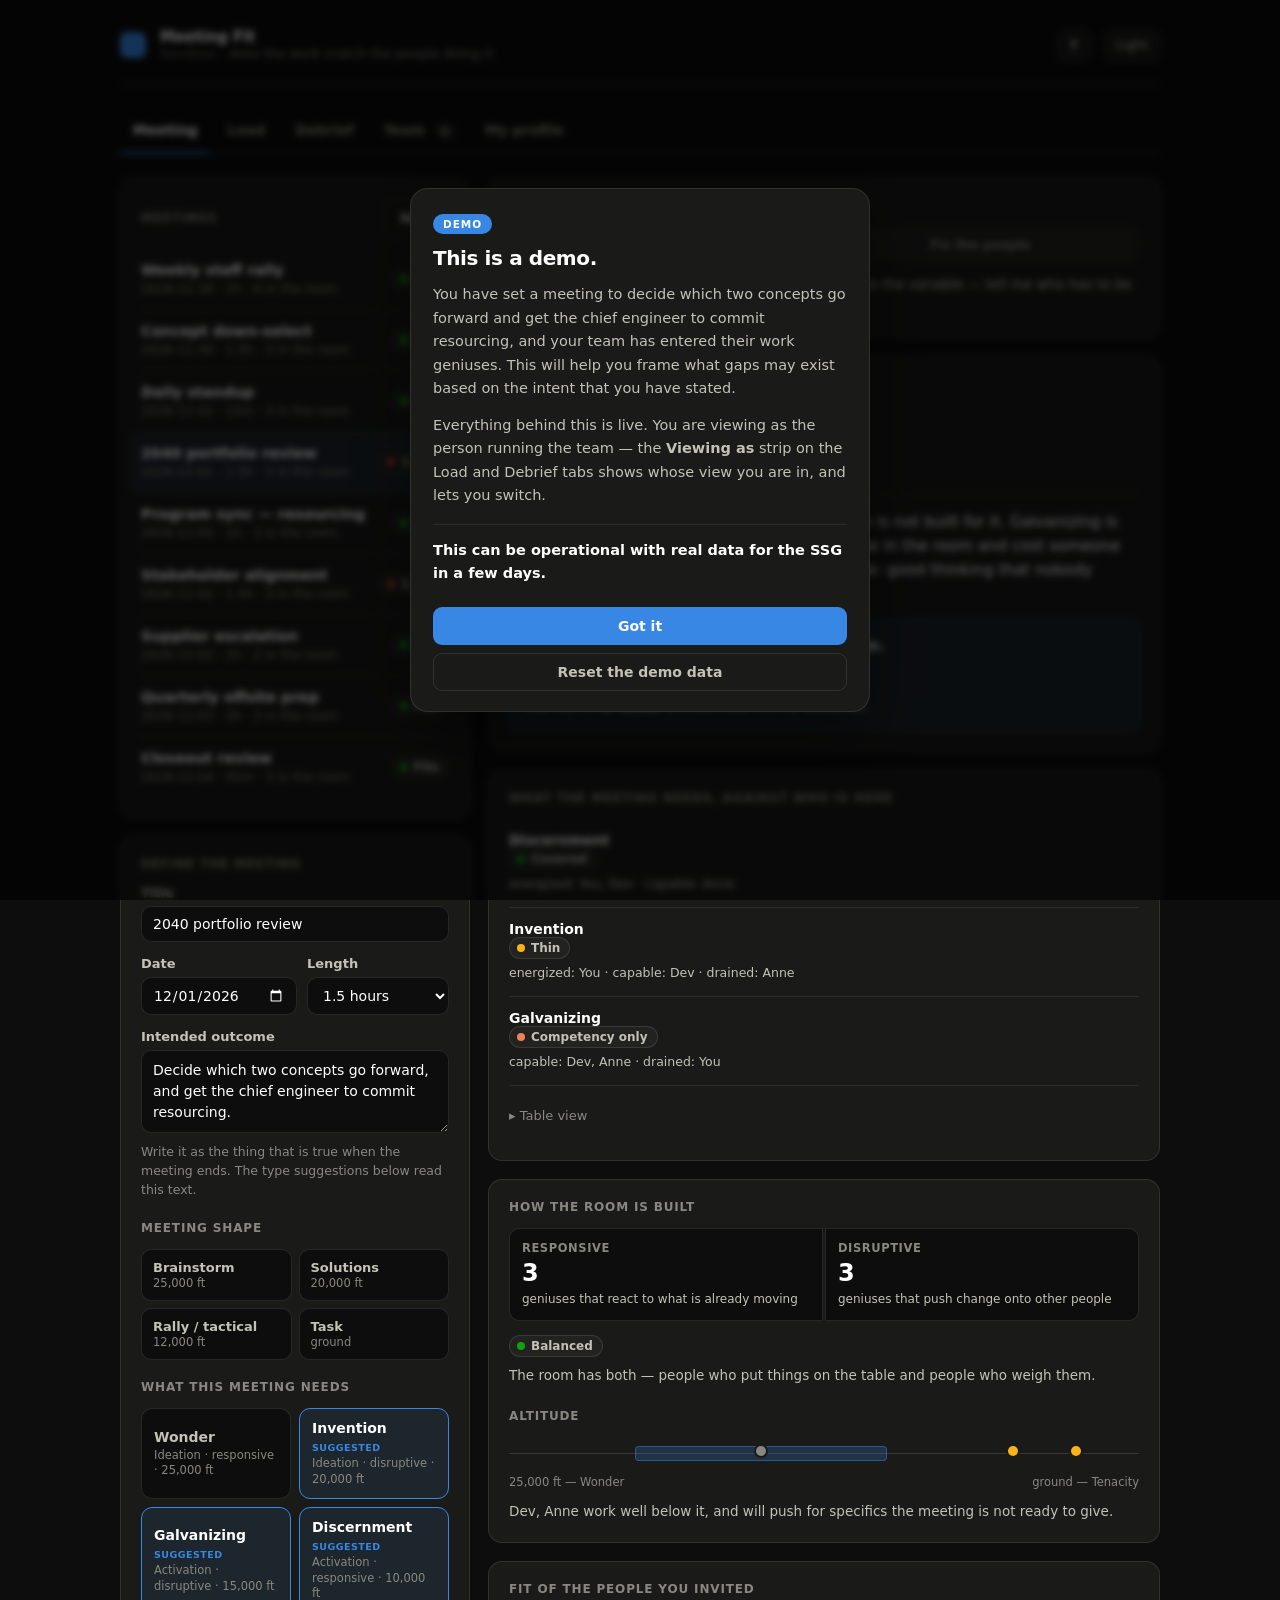
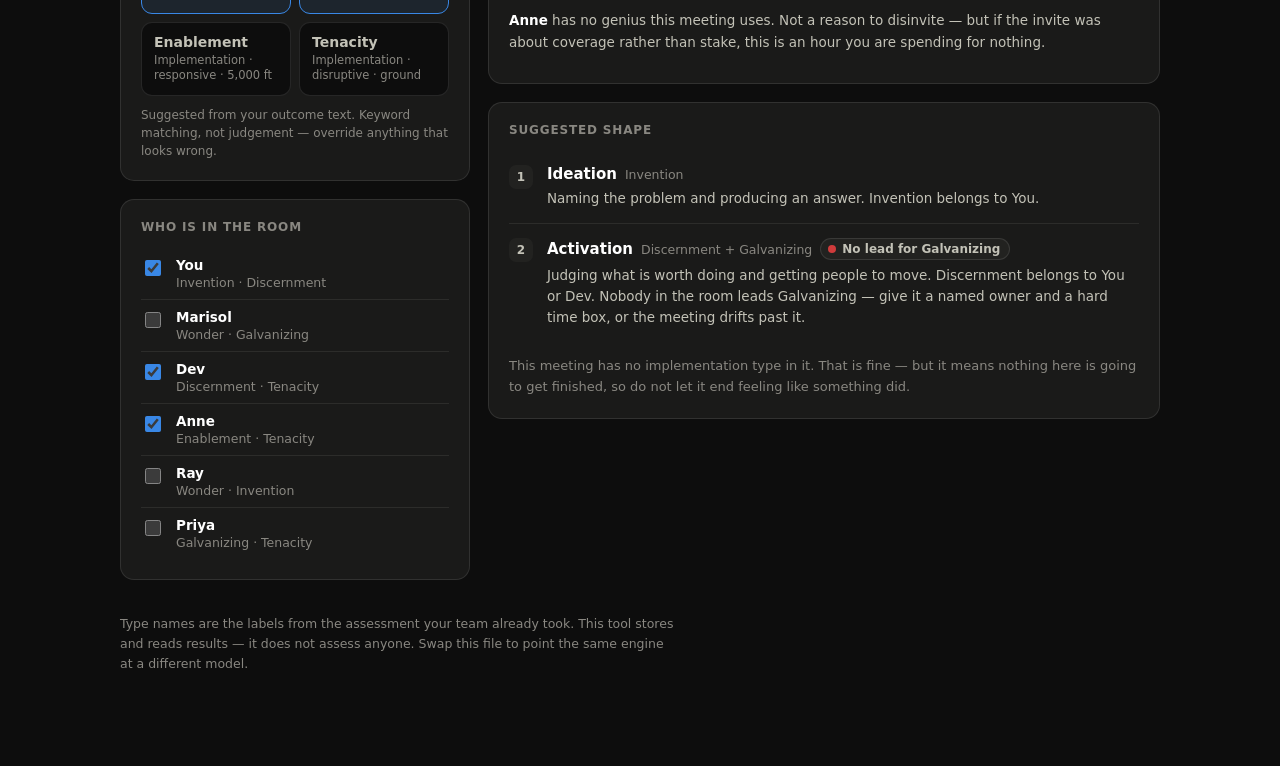
==== commit dcde6331: "Dark default, demo intro as a modal, viewer identity strip, team page inverted, US spelling, and the" ====
--- a/demo/index.html
+++ b/demo/index.html
@@ -231,7 +231,7 @@
 .btn.ghost:hover { color: var(--text-primary); border-color: var(--baseline); filter: none; }
 .btn:disabled { opacity: 0.45; cursor: not-allowed; }
 
-/* status chip — colour never travels alone; icon + label always ride with it */
+/* status chip — color never travels alone; icon + label always ride with it */
 .chip {
   display: inline-flex;
   align-items: center;
@@ -297,33 +297,10 @@
   .topbar .crumb { font-size: 13px; max-width: none; }
 }
 
-
-.demo-banner {
-  border: 1px solid color-mix(in srgb, var(--series-1) 34%, transparent);
-  background: color-mix(in srgb, var(--series-1) 7%, var(--surface-1));
-  border-radius: var(--radius);
-  padding: 20px 22px;
-  margin-bottom: 24px;
-}
-.demo-banner .db-top { display: flex; align-items: center; gap: 10px; flex-wrap: wrap; margin-bottom: 10px; }
-.demo-banner .db-tag {
-  font-size: 10.5px; font-weight: 700; letter-spacing: 0.09em; text-transform: uppercase;
-  color: #fff; background: var(--series-1); border-radius: 999px; padding: 3px 9px;
-}
-.demo-banner h2 { font-size: 17px; font-weight: 620; letter-spacing: -0.015em; margin: 0; }
-.demo-banner p { font-size: 13.5px; line-height: 1.62; color: var(--text-secondary); margin: 0 0 10px; max-width: 76ch; }
-.demo-banner p:last-of-type { margin-bottom: 0; }
-.demo-banner .try {
-  margin-top: 14px; padding-top: 14px; border-top: 1px solid color-mix(in srgb, var(--series-1) 24%, transparent);
-  display: flex; gap: 14px; align-items: center; justify-content: space-between; flex-wrap: wrap;
-}
-.demo-banner .try span { font-size: 13.5px; color: var(--text-secondary); line-height: 1.55; }
-.demo-banner strong { color: var(--text-primary); font-weight: 620; }
-
 </style>
 <style>
 /* Meeting Fit — phone first. Desktop is the enhancement, at the bottom.
-   Colour tokens all come from shell.css. */
+   Color tokens all come from shell.css. */
 
 /* ---------- tabs: scrollable strip on a phone ---------- */
 
@@ -762,6 +739,94 @@
   .seg-wide button { font-size: 12.5px; padding: 7px 12px; min-height: 0; }
 }
 
+/* ---------- who am I viewing as ---------- */
+
+.whobar {
+  display: flex; align-items: center; gap: 12px;
+  background: color-mix(in srgb, var(--series-1) 10%, var(--surface-1));
+  border: 1px solid color-mix(in srgb, var(--series-1) 32%, transparent);
+  border-radius: var(--radius);
+  padding: 12px 14px;
+  margin-bottom: 14px;
+}
+.whobar .avatar {
+  width: 40px; height: 40px; flex: none; border-radius: 50%;
+  background: var(--series-1); color: #fff;
+  display: flex; align-items: center; justify-content: center;
+  font-size: 17px; font-weight: 650;
+}
+.whobar .wb-t { min-width: 0; flex: 1; }
+.whobar .wb-l {
+  font-size: 10.5px; font-weight: 700; letter-spacing: 0.09em;
+  text-transform: uppercase; color: var(--text-muted);
+}
+.whobar .wb-n {
+  font-size: 17px; font-weight: 650; letter-spacing: -0.015em;
+  display: flex; align-items: baseline; gap: 8px; flex-wrap: wrap; margin-top: 1px;
+}
+.whobar .wb-role {
+  font-size: 11px; font-weight: 600; letter-spacing: 0.04em; text-transform: uppercase;
+  color: var(--series-1);
+}
+.whobar .wb-note { font-size: 12px; color: var(--text-secondary); margin-top: 4px; line-height: 1.45; }
+.whobar .wb-sel { position: relative; flex: none; }
+.whobar .wb-swap {
+  position: absolute; inset: 0; display: flex; align-items: center; justify-content: center;
+  pointer-events: none; font-size: 14px; font-weight: 600; color: var(--text-primary);
+  border: 1px solid var(--baseline); border-radius: 10px; background: var(--surface-1);
+}
+.whobar .wb-sel select {
+  width: 96px; min-height: 42px; opacity: 0; cursor: pointer;
+}
+
+/* ---------- team page: grid first, import last ---------- */
+
+@media (min-width: 900px) {
+  .cols.rev { grid-template-columns: 1fr 350px; }
+}
+
+/* ---------- demo modal ---------- */
+
+.modal-scrim {
+  position: fixed; inset: 0; z-index: 100;
+  background: rgba(0, 0, 0, 0.62);
+  -webkit-backdrop-filter: blur(3px); backdrop-filter: blur(3px);
+  display: flex; align-items: center; justify-content: center;
+  padding: 18px calc(18px + env(safe-area-inset-right)) calc(18px + env(safe-area-inset-bottom)) calc(18px + env(safe-area-inset-left));
+  opacity: 1; transition: opacity 0.18s ease;
+}
+.modal-scrim[hidden] { display: none; }
+.modal-scrim.closing { opacity: 0; }
+.modal {
+  background: var(--surface-1);
+  border: 1px solid var(--border);
+  border-radius: 18px;
+  padding: 24px 22px 20px;
+  max-width: 460px; width: 100%;
+  max-height: 88dvh; overflow-y: auto;
+  box-shadow: 0 24px 64px rgba(0, 0, 0, 0.45);
+}
+.modal .m-tag {
+  font-size: 10.5px; font-weight: 700; letter-spacing: 0.09em; text-transform: uppercase;
+  color: #fff; background: var(--series-1); border-radius: 999px; padding: 4px 10px;
+  display: inline-block; margin-bottom: 12px;
+}
+.modal h2 { font-size: 20px; font-weight: 640; letter-spacing: -0.02em; margin: 0 0 12px; line-height: 1.25; }
+.modal p { font-size: 14.5px; line-height: 1.62; color: var(--text-secondary); margin: 0 0 13px; }
+.modal p.soon {
+  color: var(--text-primary); font-weight: 550;
+  border-top: 1px solid var(--gridline); padding-top: 14px; margin-top: 16px;
+}
+.modal .btn { width: 100%; margin-top: 8px; }
+
+.helpbtn {
+  appearance: none; cursor: pointer; font: inherit;
+  width: 40px; min-height: 40px; flex: none;
+  border: 1px solid var(--border); background: var(--surface-1);
+  color: var(--text-secondary); border-radius: 9px; font-size: 15px; font-weight: 650;
+}
+@media (min-width: 900px) { .helpbtn { width: 32px; min-height: 32px; font-size: 14px; } }
+
 </style>
 </head>
 <body>
@@ -774,36 +839,9 @@
       <p class="crumb"><span style="opacity:.7">Sandbox</span> · does the work match the people doing it</p>
     </div>
     <div class="spacer"></div>
-    <label class="viewas">
-      <span>Viewing as</span>
-      <select id="viewerSelect"></select>
-    </label>
+    <button class="helpbtn" id="demoHelp" type="button" aria-label="About this demo">?</button>
     <button class="iconbtn" id="themeToggle" type="button">Dark</button>
   </header>
-
-
-  <div class="demo-banner">
-    <div class="db-top">
-      <span class="db-tag">Demo</span>
-      <h2>A week that looks fine on the calendar, and isn&rsquo;t.</h2>
-    </div>
-    <p>
-      Six people have entered their own results, and a director has put nine meetings on the week.
-      Nothing here is a mock-up: every number is computed from those two things.
-    </p>
-    <p>
-      <strong>Meeting</strong> reads one meeting against the people invited &mdash; what it needs
-      that the room cannot supply, whether the room is all push or all response, and who is
-      flying too high for it. <strong>Load</strong> is the part that makes it organisational:
-      the same meetings, seen as somebody&rsquo;s Wednesday. <strong>Debrief</strong> closes the
-      loop by asking how the hour actually felt.
-    </p>
-    <div class="try">
-      <span><strong>Start on Load.</strong> That is the red face, and the 31% behind it.
-      Then switch <em>Viewing as</em> in the top bar &mdash; each person only ever sees their own.</span>
-      <button class="btn ghost" type="button" onclick="window.__resetDemo &amp;&amp; window.__resetDemo()">Reset demo</button>
-    </div>
-  </div>
 
   <div class="tabs" role="tablist">
     <button class="tab" role="tab" id="tab-meeting" aria-controls="panel-meeting" aria-selected="true">Meeting</button>
@@ -886,22 +924,18 @@
 
   <!-- ===================== TEAM ===================== -->
   <section class="panel" id="panel-team" role="tabpanel" aria-labelledby="tab-team" hidden>
-    <div class="cols">
+    <div class="cols rev">
+
+      <div class="stack" id="teamViz"></div>
 
       <div class="stack">
         <div class="card">
-          <h2 class="section-title">Import the team report</h2>
-          <label class="field">
-            <span>Paste everyone's results</span>
-            <textarea id="bulkText" rows="6" placeholder="Marisol Reyes — Genius: Wonder, Galvanizing; Frustration: Enablement, Tenacity"></textarea>
-            <p class="hint">Paste straight out of the team report, a spreadsheet, or an email. One person per line, in more or less any shape — it reads names and type words and works out the rest.</p>
-          </label>
-          <div class="row">
-            <button class="btn" id="bulkParseBtn" type="button">Read it</button>
-            <button class="btn ghost" id="bulkFmtBtn" type="button">Formats it takes</button>
+          <h2 class="section-title">Team <span id="teamCount2" style="color:var(--text-muted)"></span></h2>
+          <div id="roster"></div>
+          <div class="row" style="margin-top:16px">
+            <button class="btn ghost" id="shareTeamBtn" type="button">Copy team link</button>
+            <button class="btn ghost" id="demoBtn" type="button">Reload example</button>
           </div>
-          <div id="bulkFmt" hidden style="margin-top:14px"></div>
-          <div id="bulkPreview" style="margin-top:16px"></div>
         </div>
 
         <div class="card">
@@ -919,16 +953,20 @@
         </div>
 
         <div class="card">
-          <h2 class="section-title">Team <span id="teamCount2" style="color:var(--text-muted)"></span></h2>
-          <div id="roster"></div>
-          <div class="row" style="margin-top:16px">
-            <button class="btn ghost" id="shareTeamBtn" type="button">Copy team link</button>
-            <button class="btn ghost" id="demoBtn" type="button">Reload example</button>
+          <h2 class="section-title">Import a whole team</h2>
+          <label class="field">
+            <span>Paste everyone's results</span>
+            <textarea id="bulkText" rows="6" placeholder="Marisol Reyes — Genius: Wonder, Galvanizing; Frustration: Enablement, Tenacity"></textarea>
+            <p class="hint">Paste straight out of the team report, a spreadsheet, or an email. One person per line, in more or less any shape — it reads names and type words and works out the rest.</p>
+          </label>
+          <div class="row">
+            <button class="btn" id="bulkParseBtn" type="button">Read it</button>
+            <button class="btn ghost" id="bulkFmtBtn" type="button">Formats it takes</button>
           </div>
+          <div id="bulkFmt" hidden style="margin-top:14px"></div>
+          <div id="bulkPreview" style="margin-top:16px"></div>
         </div>
       </div>
-
-      <div class="stack" id="teamViz"></div>
 
     </div>
   </section>
@@ -968,10 +1006,10 @@
 <div class="toast" id="toast"></div>
 <script type="module">
 window.__DEMO__ = true;
-const MODEL_INLINE = {"id": "six-type", "label": "Six work types", "note": "Type names are the labels from the assessment your team already took. This tool stores and reads results \u2014 it does not assess anyone. Swap this file to point the same engine at a different model.", "perPerson": {"g": 2, "c": 2, "f": 2}, "levels": [{"id": "g", "name": "Genius", "short": "G", "desc": "Energising \u2014 they gain fuel doing it"}, {"id": "c", "name": "Competency", "short": "C", "desc": "Capable, but it costs them over time"}, {"id": "f", "name": "Frustration", "short": "F", "desc": "Draining, and where they are genuinely weak"}], "modes": [{"id": "responsive", "name": "Responsive", "desc": "Reacts to something already in motion \u2014 a situation, an idea, a call for help"}, {"id": "disruptive", "name": "Disruptive", "desc": "Provokes change and pushes it onto other people"}], "phases": [{"id": "ideation", "name": "Ideation", "desc": "Naming the problem and producing an answer"}, {"id": "activation", "name": "Activation", "desc": "Judging what is worth doing and getting people to move"}, {"id": "implementation", "name": "Implementation", "desc": "Supporting the work and carrying it to done"}], "types": [{"id": "wonder", "name": "Wonder", "short": "Wo", "phase": "ideation", "mode": "responsive", "altitude": 1, "altLabel": "25,000 ft", "desc": "Sitting in the question \u2014 noticing something could be better before anyone asks"}, {"id": "invention", "name": "Invention", "short": "In", "phase": "ideation", "mode": "disruptive", "altitude": 2, "altLabel": "20,000 ft", "desc": "Producing an answer from a blank page"}, {"id": "galvanizing", "name": "Galvanizing", "short": "Ga", "phase": "activation", "mode": "disruptive", "altitude": 3, "altLabel": "15,000 ft", "desc": "Getting other people to move on it"}, {"id": "discernment", "name": "Discernment", "short": "Di", "phase": "activation", "mode": "responsive", "altitude": 4, "altLabel": "10,000 ft", "desc": "Judging which answers are any good, on incomplete information"}, {"id": "enablement", "name": "Enablement", "short": "En", "phase": "implementation", "mode": "responsive", "altitude": 5, "altLabel": "5,000 ft", "desc": "Responding to what others need, on their timeline"}, {"id": "tenacity", "name": "Tenacity", "short": "Te", "phase": "implementation", "mode": "disruptive", "altitude": 6, "altLabel": "ground", "desc": "Carrying it to done, at the standard promised"}], "handoffs": [{"id": "h1", "from": "ideation", "to": "activation", "name": "Ideation \u2192 Activation", "symptom": "Good thinking that nobody decides on, and nobody picks up."}, {"id": "h2", "from": "activation", "to": "implementation", "name": "Activation \u2192 Implementation", "symptom": "Decisions that get made with enthusiasm and then never land."}], "archetypes": [{"id": "brainstorm", "name": "Brainstorm", "altLabel": "25,000 ft", "types": ["wonder", "invention"], "lead": "invention", "example": "Quarterly offsite, opportunity review"}, {"id": "solutions", "name": "Solutions", "altLabel": "20,000 ft", "types": ["wonder", "invention", "discernment"], "lead": "invention", "example": "Ad hoc strategic session"}, {"id": "rally", "name": "Rally / tactical", "altLabel": "12,000 ft", "types": ["galvanizing", "enablement", "tenacity"], "lead": "galvanizing", "example": "Weekly staff meeting"}, {"id": "task", "name": "Task", "altLabel": "ground", "types": ["tenacity", "discernment"], "lead": "discernment", "example": "Daily standup, closeout"}], "load": {"workdayMinutes": 480, "thresholds": {"frustrationStrained": 0.3, "frustrationHeavy": 0.15, "geniusThriving": 0.4}, "faces": [{"id": "thriving", "name": "Thriving", "status": "good", "line": "Most of the tracked day sat in work that gives energy back."}, {"id": "fine", "name": "Fine", "status": "neutral", "line": "Nothing here to worry about."}, {"id": "heavy", "name": "Heavy", "status": "warning", "line": "A real share of the day is spent in draining work. Sustainable for a day, not a month."}, {"id": "strained", "name": "Strained", "status": "critical", "line": "Past the line. This is a day built out of the work they are worst suited to."}]}, "debrief": {"felt": [{"id": "energising", "name": "Energising", "status": "good"}, {"id": "fine", "name": "Fine", "status": "neutral"}, {"id": "draining", "name": "Draining", "status": "critical"}], "outcome": [{"id": "yes", "name": "Hit it", "status": "good"}, {"id": "partly", "name": "Partly", "status": "warning"}, {"id": "no", "name": "Missed", "status": "critical"}], "observationTags": [{"id": "carried", "name": "Carried a stretch", "desc": "They were the reason a part of this worked"}, {"id": "underused", "name": "Underused", "desc": "Their genius was in the room and never asked for"}, {"id": "runover", "name": "Got run over", "desc": "They had something and the room moved past it"}, {"id": "drained", "name": "Looked drained", "desc": "This meeting was sitting in their frustration"}]}};
+const MODEL_INLINE = {"id": "six-type", "label": "Six work types", "note": "Type names are the labels from the assessment your team already took. This tool stores and reads results \u2014 it does not assess anyone. Swap this file to point the same engine at a different model.", "perPerson": {"g": 2, "c": 2, "f": 2}, "levels": [{"id": "g", "name": "Genius", "short": "G", "desc": "Energizing \u2014 they gain fuel doing it"}, {"id": "c", "name": "Competency", "short": "C", "desc": "Capable, but it costs them over time"}, {"id": "f", "name": "Frustration", "short": "F", "desc": "Draining, and where they are genuinely weak"}], "modes": [{"id": "responsive", "name": "Responsive", "desc": "Reacts to something already in motion \u2014 a situation, an idea, a call for help"}, {"id": "disruptive", "name": "Disruptive", "desc": "Provokes change and pushes it onto other people"}], "phases": [{"id": "ideation", "name": "Ideation", "desc": "Naming the problem and producing an answer"}, {"id": "activation", "name": "Activation", "desc": "Judging what is worth doing and getting people to move"}, {"id": "implementation", "name": "Implementation", "desc": "Supporting the work and carrying it to done"}], "types": [{"id": "wonder", "name": "Wonder", "short": "Wo", "phase": "ideation", "mode": "responsive", "altitude": 1, "altLabel": "25,000 ft", "desc": "Sitting in the question \u2014 noticing something could be better before anyone asks"}, {"id": "invention", "name": "Invention", "short": "In", "phase": "ideation", "mode": "disruptive", "altitude": 2, "altLabel": "20,000 ft", "desc": "Producing an answer from a blank page"}, {"id": "galvanizing", "name": "Galvanizing", "short": "Ga", "phase": "activation", "mode": "disruptive", "altitude": 3, "altLabel": "15,000 ft", "desc": "Getting other people to move on it"}, {"id": "discernment", "name": "Discernment", "short": "Di", "phase": "activation", "mode": "responsive", "altitude": 4, "altLabel": "10,000 ft", "desc": "Judging which answers are any good, on incomplete information"}, {"id": "enablement", "name": "Enablement", "short": "En", "phase": "implementation", "mode": "responsive", "altitude": 5, "altLabel": "5,000 ft", "desc": "Responding to what others need, on their timeline"}, {"id": "tenacity", "name": "Tenacity", "short": "Te", "phase": "implementation", "mode": "disruptive", "altitude": 6, "altLabel": "ground", "desc": "Carrying it to done, at the standard promised"}], "handoffs": [{"id": "h1", "from": "ideation", "to": "activation", "name": "Ideation \u2192 Activation", "symptom": "Good thinking that nobody decides on, and nobody picks up."}, {"id": "h2", "from": "activation", "to": "implementation", "name": "Activation \u2192 Implementation", "symptom": "Decisions that get made with enthusiasm and then never land."}], "archetypes": [{"id": "brainstorm", "name": "Brainstorm", "altLabel": "25,000 ft", "types": ["wonder", "invention"], "lead": "invention", "example": "Quarterly offsite, opportunity review"}, {"id": "solutions", "name": "Solutions", "altLabel": "20,000 ft", "types": ["wonder", "invention", "discernment"], "lead": "invention", "example": "Ad hoc strategic session"}, {"id": "rally", "name": "Rally / tactical", "altLabel": "12,000 ft", "types": ["galvanizing", "enablement", "tenacity"], "lead": "galvanizing", "example": "Weekly staff meeting"}, {"id": "task", "name": "Task", "altLabel": "ground", "types": ["tenacity", "discernment"], "lead": "discernment", "example": "Daily standup, closeout"}], "planningModes": [{"id": "intent", "name": "The outcome has to happen", "short": "Fix the outcome", "desc": "The meeting must produce this result. The invite list is the variable \u2014 tell me who has to be in the room.", "question": "Who needs to be here?"}, {"id": "people", "name": "These are the people I can get", "short": "Fix the people", "desc": "This room is what I have. The shape of the meeting is the variable \u2014 tell me what this room can actually do.", "question": "What meeting can this room run?"}], "load": {"workdayMinutes": 480, "thresholds": {"frustrationStrained": 0.3, "frustrationHeavy": 0.15, "geniusThriving": 0.4}, "faces": [{"id": "thriving", "name": "Thriving", "status": "good", "line": "Most of the tracked day sat in work that gives energy back."}, {"id": "fine", "name": "Fine", "status": "neutral", "line": "Nothing here to worry about."}, {"id": "heavy", "name": "Heavy", "status": "warning", "line": "A real share of the day is spent in draining work. Sustainable for a day, not a month."}, {"id": "strained", "name": "Strained", "status": "critical", "line": "Past the line. This is a day built out of the work they are worst suited to."}]}, "debrief": {"felt": [{"id": "energizing", "name": "Energizing", "status": "good"}, {"id": "fine", "name": "Fine", "status": "neutral"}, {"id": "draining", "name": "Draining", "status": "critical"}], "outcome": [{"id": "yes", "name": "Hit it", "status": "good"}, {"id": "partly", "name": "Partly", "status": "warning"}, {"id": "no", "name": "Missed", "status": "critical"}], "observationTags": [{"id": "carried", "name": "Carried a stretch", "desc": "They were the reason a part of this worked"}, {"id": "underused", "name": "Underused", "desc": "Their genius was in the room and never asked for"}, {"id": "runover", "name": "Got run over", "desc": "They had something and the room moved past it"}, {"id": "drained", "name": "Looked drained", "desc": "This meeting was sitting in their frustration"}]}};
 
 /* ============================================================
-   Sandbox shell — shared behaviour for every mini-app.
+   Sandbox shell — shared behavior for every mini-app.
    ============================================================ */
 
 /* ---- theme ------------------------------------------------ */
@@ -987,29 +1025,24 @@
   },
 };
 
+// Dark is the default. The OS preference does not get a vote unless the
+// person has explicitly chosen light here.
 function initTheme(buttonId = 'themeToggle') {
   const saved = store.get(THEME_KEY);
-  if (saved === 'light' || saved === 'dark') {
-    document.documentElement.setAttribute('data-theme', saved);
-  }
+  document.documentElement.setAttribute('data-theme', saved === 'light' ? 'light' : 'dark');
+
   const btn = document.getElementById(buttonId);
   if (!btn) return;
 
+  const isDark = () => document.documentElement.getAttribute('data-theme') !== 'light';
+
   const paint = () => {
-    const explicit = document.documentElement.getAttribute('data-theme');
-    const dark = explicit
-      ? explicit === 'dark'
-      : matchMedia('(prefers-color-scheme: dark)').matches;
-    btn.textContent = dark ? 'Light' : 'Dark';
-    btn.setAttribute('aria-label', dark ? 'Switch to light theme' : 'Switch to dark theme');
+    btn.textContent = isDark() ? 'Light' : 'Dark';
+    btn.setAttribute('aria-label', isDark() ? 'Switch to light theme' : 'Switch to dark theme');
   };
 
   btn.addEventListener('click', () => {
-    const explicit = document.documentElement.getAttribute('data-theme');
-    const dark = explicit
-      ? explicit === 'dark'
-      : matchMedia('(prefers-color-scheme: dark)').matches;
-    const next = dark ? 'light' : 'dark';
+    const next = isDark() ? 'light' : 'dark';
     document.documentElement.setAttribute('data-theme', next);
     store.set(THEME_KEY, next);
     paint();
@@ -1209,7 +1242,7 @@
   const mins = m.minutes || 60;
   const felt = m.debriefs?.[person.id]?.felt;
   if (felt === 'draining') return { g: 0, c: 0, f: mins, reported: true };
-  if (felt === 'energising') return { g: mins, c: 0, f: 0, reported: true };
+  if (felt === 'energizing') return { g: mins, c: 0, f: 0, reported: true };
   if (felt === 'fine') return { g: 0, c: mins, f: 0, reported: true };
 
   const req = (m.required || []).filter((id) => TIDX[id] !== undefined);
@@ -1359,6 +1392,42 @@
   return { responsive, disruptive, total, modeVerdict, mAlt, people, off, high, low };
 }
 
+/* --- the organizer's choice: which variable is allowed to move --- */
+
+// Fix the outcome → the room moves. Smallest set of people off the bench
+// that closes every gap.
+function minimumRoster(a) {
+  const remaining = new Set(a.gaps.map((c) => c.type.id));
+  const pool = [...a.bench];
+  const picks = [];
+
+  while (remaining.size && pool.length) {
+    let best = null;
+    let bestCover = [];
+    for (const p of pool) {
+      const cover = [...remaining].filter((tid) => levelsOf(p, tid) === 'g');
+      if (cover.length > bestCover.length) { best = p; bestCover = cover; }
+    }
+    if (!best || !bestCover.length) break;
+    picks.push({ person: best, covers: bestCover.map(typeById) });
+    bestCover.forEach((tid) => remaining.delete(tid));
+    pool.splice(pool.indexOf(best), 1);
+  }
+  return { picks, stillMissing: [...remaining].map(typeById) };
+}
+
+// Fix the people → the meeting moves. What this room can actually carry,
+// what has to come off the agenda, and what shape it is really suited to.
+function reshape(a) {
+  const canDo = a.coverage.filter((c) => c.status === 'good' || c.status === 'warning').map((c) => c.type);
+  const cannot = a.gaps.map((c) => c.type);
+  const roomGenius = new Set(a.inRoom.flatMap((p) => geniusesOf(p).map((t) => t.id)));
+  const scored = MODEL.archetypes
+    .map((ar) => ({ ar, score: ar.types.filter((t) => roomGenius.has(t)).length / ar.types.length }))
+    .sort((x, y) => y.score - x.score);
+  return { canDo, cannot, best: scored[0], roomGenius };
+}
+
 function verdictSentence(a) {
   if (!a.required.length) return 'Pick what the meeting needs and the read will appear here.';
   if (!a.inRoom.length) return 'Nobody is in the room yet. Add attendees to see whether the meeting matches them.';
@@ -1370,7 +1439,7 @@
     const worst = a.gaps.find((c) => c.status === 'critical') || a.gaps[0];
     let s = `This meeting needs ${label}, and the room is not built for it. `;
     if (worst.status === 'critical') {
-      s += `Nobody here is energised by ${worst.type.name}`;
+      s += `Nobody here is energized by ${worst.type.name}`;
       if (worst.f.length) s += `, and ${worst.f.length === 1 ? `${names(worst.f)} is` : `${names(worst.f)} are`} drained by it`;
       s += '. ';
     } else {
@@ -1521,12 +1590,8 @@
     el('p', { class: 'verdict-line', text: verdictSentence(a) }),
   ]);
 
-  if (ready && a.gaps.length) {
-    heroCard.append(el('div', { class: 'fix' }, a.gaps.map((c) => c.rescue.length
-      ? el('div', {}, ['Bring in ', el('strong', { text: c.rescue.map((p) => p.name).join(' or ') }), ` — they carry ${c.type.name}.`])
-      : el('div', {}, ['Nobody on this team carries ', el('strong', { text: c.type.name }),
-          '. The invite list cannot fix this one — either the meeting is the wrong shape, or that work needs someone from outside it.']))));
-  }
+  if (ready) heroCard.append(renderMoveBox(m, a));
+  host.append(renderModeChoice(m));
   host.append(heroCard);
   if (!ready) return;
 
@@ -1534,7 +1599,7 @@
   const cov = el('div', { class: 'card' }, [el('h2', { class: 'section-title', text: 'What the meeting needs, against who is here' })]);
   for (const c of a.coverage) {
     const who = [];
-    if (c.g.length) who.push(`energised: ${c.g.map((p) => p.name).join(', ')}`);
+    if (c.g.length) who.push(`energized: ${c.g.map((p) => p.name).join(', ')}`);
     if (c.c.length) who.push(`capable: ${c.c.map((p) => p.name).join(', ')}`);
     if (c.f.length) who.push(`drained: ${c.f.map((p) => p.name).join(', ')}`);
     cov.append(el('div', { class: 'cov-row' }, [
@@ -1547,7 +1612,7 @@
       ]),
     ]));
   }
-  cov.append(tableView(['Type', 'Energised', 'Capable', 'Drained', 'Verdict'],
+  cov.append(tableView(['Type', 'Energized', 'Capable', 'Drained', 'Verdict'],
     a.coverage.map((c) => [c.type.name, c.g.length, c.c.length, c.f.length, STATUS_LABEL[c.status]])));
   host.append(cov);
 
@@ -1573,6 +1638,101 @@
   }
 
   host.append(renderAgenda(a));
+}
+
+const modeOf = (m) => (m && m.mode) || 'intent';
+
+function renderModeChoice(m) {
+  const card = el('div', { class: 'card' }, [
+    el('h2', { class: 'section-title', text: 'What is allowed to move?' }),
+  ]);
+  const seg = el('div', { class: 'seg-wide' });
+  for (const pm of MODEL.planningModes) {
+    seg.append(el('button', {
+      type: 'button',
+      'aria-pressed': String(modeOf(m) === pm.id),
+      text: pm.short,
+      title: pm.desc,
+      onclick: () => { m.mode = pm.id; save(); renderVerdict(); },
+    }));
+  }
+  card.append(seg);
+  const pm = MODEL.planningModes.find((x) => x.id === modeOf(m));
+  card.append(el('p', {
+    style: 'font-size:13.5px;line-height:1.6;margin:12px 0 0;color:var(--text-secondary)',
+    text: pm.desc,
+  }));
+  return card;
+}
+
+// The advice depends entirely on which variable the organizer has freed.
+function renderMoveBox(m, a) {
+  const box = el('div', { class: 'fix' });
+
+  if (modeOf(m) === 'intent') {
+    if (!a.gaps.length) {
+      box.append(el('div', {}, ['This room can produce the outcome as written. Nothing to change.']));
+      if (a.idle.length) {
+        box.append(el('div', { style: 'margin-top:8px' }, [
+          'You could give ', el('strong', { text: a.idle.map((p) => p.name).join(', ') }),
+          ' the hour back — nothing this outcome needs uses their genius.',
+        ]));
+      }
+      return box;
+    }
+    const mr = minimumRoster(a);
+    box.append(el('div', { style: 'margin-bottom:8px;color:var(--text-primary);font-weight:620' },
+      ['To get this outcome, the room has to change.']));
+    for (const pick of mr.picks) {
+      box.append(el('div', {}, [
+        'Add ', el('strong', { text: pick.person.name }),
+        ` — covers ${pick.covers.map((t) => t.name).join(' and ')}.`,
+      ]));
+    }
+    for (const t of mr.stillMissing) {
+      box.append(el('div', {}, [
+        'Nobody on this team carries ', el('strong', { text: t.name }),
+        '. No invite list fixes this one — that work has to come from outside the team, or the outcome has to change.',
+      ]));
+    }
+    if (a.idle.length) {
+      box.append(el('div', { style: 'margin-top:8px' }, [
+        'You can drop ', el('strong', { text: a.idle.map((p) => p.name).join(', ') }),
+        ' without cost to this outcome.',
+      ]));
+    }
+    return box;
+  }
+
+  /* people are fixed — reshape the meeting instead */
+  const rs = reshape(a);
+  if (!rs.cannot.length) {
+    box.append(el('div', {}, ['This room can run the meeting as written. No reshaping needed.']));
+    return box;
+  }
+  box.append(el('div', { style: 'margin-bottom:8px;color:var(--text-primary);font-weight:620' },
+    ['Keep the people, change the meeting.']));
+  if (rs.canDo.length) {
+    box.append(el('div', {}, [
+      'This room can carry ', el('strong', { text: rs.canDo.map((t) => t.name).join(' and ') }),
+      '. Run that much and stop there.',
+    ]));
+  }
+  box.append(el('div', {}, [
+    'Take ', el('strong', { text: rs.cannot.map((t) => t.name).join(' and ') }),
+    ' off this agenda — it will not happen in this room however long you sit there. Book it separately with someone who carries it.',
+  ]));
+  if (rs.best && rs.best.score > 0) {
+    box.append(el('div', { style: 'margin-top:8px' }, [
+      'What this room is actually built for: a ',
+      el('strong', { text: rs.best.ar.name.toLowerCase() }),
+      ` at ${rs.best.ar.altLabel} — ${rs.best.ar.example.toLowerCase()}.`,
+    ]));
+  }
+  box.append(el('div', { style: 'margin-top:8px' }, [
+    'Rewrite the intended outcome to promise only what this room can deliver, so nobody leaves thinking the rest got handled.',
+  ]));
+  return box;
 }
 
 function renderComposition(a) {
@@ -1699,6 +1859,10 @@
   const v = viewer();
   if (!v) { host.append(el('div', { class: 'card' }, [el('div', { class: 'empty', text: 'Add a team first.' })])); return; }
 
+  host.append(viewerBar(isLeader()
+    ? 'Your own week in full, plus the team in aggregate.'
+    : 'Only this person sees this. It is not visible to whoever runs the team.'));
+
   const dates = weekDates();
   const today = isoDate(new Date());
   const todayIdx = dates.indexOf(today);
@@ -1725,7 +1889,7 @@
       style: 'font-size:13.5px;line-height:1.6;margin:16px 0 0;padding-top:16px;border-top:1px solid var(--gridline);color:var(--text-secondary)',
       text: dayL.minutes === 0
         ? 'Nothing tracked on this day.'
-        : `${fmtMins(dayL.minutes)} of tracked meetings — ${fmtMins(dayL.g)} energising, ${fmtMins(dayL.c)} competent, ${fmtMins(dayL.f)} draining. Against an ${MODEL.load.workdayMinutes / 60}-hour day.`,
+        : `${fmtMins(dayL.minutes)} of tracked meetings — ${fmtMins(dayL.g)} energizing, ${fmtMins(dayL.c)} competent, ${fmtMins(dayL.f)} draining. Against an ${MODEL.load.workdayMinutes / 60}-hour day.`,
     }),
   ]);
 
@@ -1733,7 +1897,7 @@
     const rows = el('div', { style: 'margin-top:14px' });
     for (const m of dayL.meetings) {
       const s = meetingSplit(v, m);
-      const dominant = s.f > s.g && s.f > s.c ? 'draining' : s.g >= s.c && s.g >= s.f ? 'energising' : 'competent';
+      const dominant = s.f > s.g && s.f > s.c ? 'draining' : s.g >= s.c && s.g >= s.f ? 'energizing' : 'competent';
       rows.append(el('div', { class: 'load-row' }, [
         el('div', {}, [
           el('div', { class: 'lr-t', text: m.title || 'Untitled' }),
@@ -1769,7 +1933,7 @@
       el('span', { class: 'sw', style: `background:${l.id === 'g' ? 'var(--div-pos)' : l.id === 'f' ? 'var(--div-neg)' : 'var(--baseline)'}` }),
       `${l.name} — ${wk.g + wk.c + wk.f > 0 ? pct((l.id === 'g' ? wk.g : l.id === 'c' ? wk.c : wk.f) / (wk.g + wk.c + wk.f)) : '0%'}`,
     ]))));
-  week.append(tableView(['Day', 'Tracked', 'Energising', 'Competent', 'Draining'],
+  week.append(tableView(['Day', 'Tracked', 'Energizing', 'Competent', 'Draining'],
     dates.map((d, i) => {
       const l = dayLoad(v, d);
       return [DAY_NAMES[i], fmtMins(l.minutes), fmtMins(l.g), fmtMins(l.c), fmtMins(l.f)];
@@ -1872,6 +2036,8 @@
     host.append(el('div', { class: 'card' }, [el('div', { class: 'empty', text: 'Pick a meeting on the Meeting tab first.' })]));
     return;
   }
+
+  host.append(viewerBar('Answering for this person. Switch to fill in someone else.'));
   if (!m.attendees.includes(v.id)) {
     host.append(el('div', { class: 'card' }, [
       el('h2', { class: 'section-title', text: m.title || 'Untitled meeting' }),
@@ -2059,7 +2225,7 @@
   const max = Math.max(1, ...counts.map((c) => c.n));
   const bars = el('div', { class: 'bars' });
   for (const c of counts) {
-    bars.append(el('div', { class: 'bar-row', title: `${c.n} of ${state.team.length} energised by ${c.t.name}` }, [
+    bars.append(el('div', { class: 'bar-row', title: `${c.n} of ${state.team.length} energized by ${c.t.name}` }, [
       el('div', { class: 'bl', text: c.t.name }),
       el('div', { class: 'bar-track' }, [el('div', {
         class: 'bar-fill' + (c.n === 0 ? ' zero' : ''),
@@ -2072,12 +2238,12 @@
 
   host.append(el('div', { class: 'card' }, [
     el('h2', { class: 'section-title', text: 'Where this team gains energy' }),
-    el('p', { style: 'font-size:13px;color:var(--text-secondary);margin:0 0 16px;line-height:1.55', text: `People energised by each type, out of ${state.team.length}.` }),
+    el('p', { style: 'font-size:13px;color:var(--text-secondary);margin:0 0 16px;line-height:1.55', text: `People energized by each type, out of ${state.team.length}.` }),
     bars,
-    zero.length ? el('div', { class: 'fix' }, ['Nobody here is energised by ',
+    zero.length ? el('div', { class: 'fix' }, ['Nobody here is energized by ',
       el('strong', { text: zero.map((c) => c.t.name).join(' or ') }),
       '. Any meeting that needs it will stall at that point, every time, no matter who is in the room.']) : null,
-    tableView(['Type', 'Phase', 'Mode', 'Energised', 'Drained'], TYPES.map((t) => [
+    tableView(['Type', 'Phase', 'Mode', 'Energized', 'Drained'], TYPES.map((t) => [
       t.name, MODEL.phases.find((p) => p.id === t.phase).name, t.mode,
       state.team.filter((p) => levelsOf(p, t.id) === 'g').length,
       state.team.filter((p) => levelsOf(p, t.id) === 'f').length,
@@ -2357,18 +2523,36 @@
   if (which === 'debrief') renderDebrief();
 }
 
-function renderViewer() {
-  const sel = document.getElementById('viewerSelect');
-  sel.replaceChildren();
+// Who am I looking at? This has to be unmissable — the whole panel below it
+// means something different depending on the answer.
+function viewerBar(note) {
+  const v = viewer();
+  const sel = el('select', { 'aria-label': 'Whose view to show' });
   for (const p of state.team) {
     sel.append(el('option', { value: p.id, ...(p.id === state.viewerId ? { selected: 'selected' } : {}) },
-      [p.name + (p.id === state.leaderId ? ' (runs the team)' : '')]));
+      [p.name + (p.id === state.leaderId ? ' — runs the team' : '')]));
   }
   if (!state.team.length) sel.append(el('option', { value: '' }, ['—']));
+  sel.addEventListener('change', (e) => {
+    state.viewerId = e.target.value;
+    save(); renderLoad(); renderDebrief();
+  });
+
+  return el('div', { class: 'whobar' }, [
+    el('div', { class: 'avatar', text: (v?.name || '?').trim().charAt(0).toUpperCase() }),
+    el('div', { class: 'wb-t' }, [
+      el('div', { class: 'wb-l', text: 'Viewing as' }),
+      el('div', { class: 'wb-n' }, [
+        v ? v.name : '—',
+        isLeader() ? el('span', { class: 'wb-role', text: 'runs the team' }) : null,
+      ]),
+      note ? el('div', { class: 'wb-note', text: note }) : null,
+    ]),
+    el('div', { class: 'wb-sel' }, [el('span', { class: 'wb-swap', text: 'Switch' }), sel]),
+  ]);
 }
 
 function renderAll() {
-  renderViewer();
   renderMeeting();
   renderRoster();
   renderTeamViz();
@@ -2383,7 +2567,7 @@
 
 function newMeeting(patch = {}) {
   return {
-    id: uid('m'), title: '', outcome: '', required: [], attendees: [],
+    id: uid('m'), title: '', outcome: '', required: [], attendees: [], mode: 'intent',
     date: isoDate(new Date()), minutes: 60, touched: false, debriefs: {}, ...patch,
   };
 }
@@ -2467,7 +2651,7 @@
   const wedAlign = state.meetings.find((m) => m.title === 'Stakeholder alignment');
   wedAlign.debriefs = {
     [id('You')]: { felt: 'draining', outcome: 'partly', note: 'I should not have run this one. Marisol should have.', obs: { [id('Marisol')]: ['carried', 'underused'] } },
-    [id('Marisol')]: { felt: 'energising', outcome: 'partly', note: 'Happy to take the front on these.', obs: { [id('You')]: ['drained'] } },
+    [id('Marisol')]: { felt: 'energizing', outcome: 'partly', note: 'Happy to take the front on these.', obs: { [id('You')]: ['drained'] } },
   };
 
   state.currentId = state.meetings.find((m) => m.title === '2040 portfolio review').id;
@@ -2509,10 +2693,6 @@
     state.currentId = m.id;
     save(); renderMeeting(); renderDebrief();
     document.getElementById('mTitle').focus();
-  });
-
-  document.getElementById('viewerSelect').addEventListener('change', (e) => {
-    state.viewerId = e.target.value; save(); renderLoad(); renderDebrief();
   });
 
   document.getElementById('meName').addEventListener('input', (e) => { state.me.name = e.target.value; save(); renderMe(); });
@@ -2667,5 +2847,56 @@
 
 
 </script>
+
+<div class="modal-scrim" id="demoModal">
+  <div class="modal" role="dialog" aria-modal="true" aria-labelledby="demoModalTitle">
+    <span class="m-tag">Demo</span>
+    <h2 id="demoModalTitle">This is a demo.</h2>
+    <p>
+      You have set a meeting to decide which two concepts go forward and get the chief
+      engineer to commit resourcing, and your team has entered their work geniuses.
+      This will help you frame what gaps may exist based on the intent that you have stated.
+    </p>
+    <p>
+      Everything behind this is live. You are viewing as the person running the team &mdash;
+      the <strong>Viewing as</strong> strip on the Load and Debrief tabs shows whose view
+      you are in, and lets you switch.
+    </p>
+    <p class="soon">This can be operational with real data for the SSG in a few days.</p>
+    <button class="btn" type="button" id="demoModalClose">Got it</button>
+    <button class="btn ghost" type="button" id="demoModalReset" style="width:100%;margin-top:8px">Reset the demo data</button>
+  </div>
+</div>
+
+<script>
+(function () {
+  var KEY = 'meetingFit.demoIntroSeen';
+  var scrim = document.getElementById('demoModal');
+  var seen = false;
+  try { seen = localStorage.getItem(KEY) === '1'; } catch (e) {}
+
+  function open()  { scrim.hidden = false; scrim.classList.remove('closing'); }
+  function close() {
+    scrim.classList.add('closing');
+    setTimeout(function () { scrim.hidden = true; }, 180);
+    try { localStorage.setItem(KEY, '1'); } catch (e) {}
+  }
+
+  if (seen) { scrim.hidden = true; } else { open(); }
+
+  document.getElementById('demoModalClose').addEventListener('click', close);
+  document.getElementById('demoModalReset').addEventListener('click', function () {
+    if (window.__resetDemo) window.__resetDemo();
+    close();
+  });
+  scrim.addEventListener('click', function (e) { if (e.target === scrim) close(); });
+  document.addEventListener('keydown', function (e) {
+    if (e.key === 'Escape' && !scrim.hidden) close();
+  });
+
+  var help = document.getElementById('demoHelp');
+  if (help) help.addEventListener('click', open);
+})();
+</script>
 </body>
 </html>
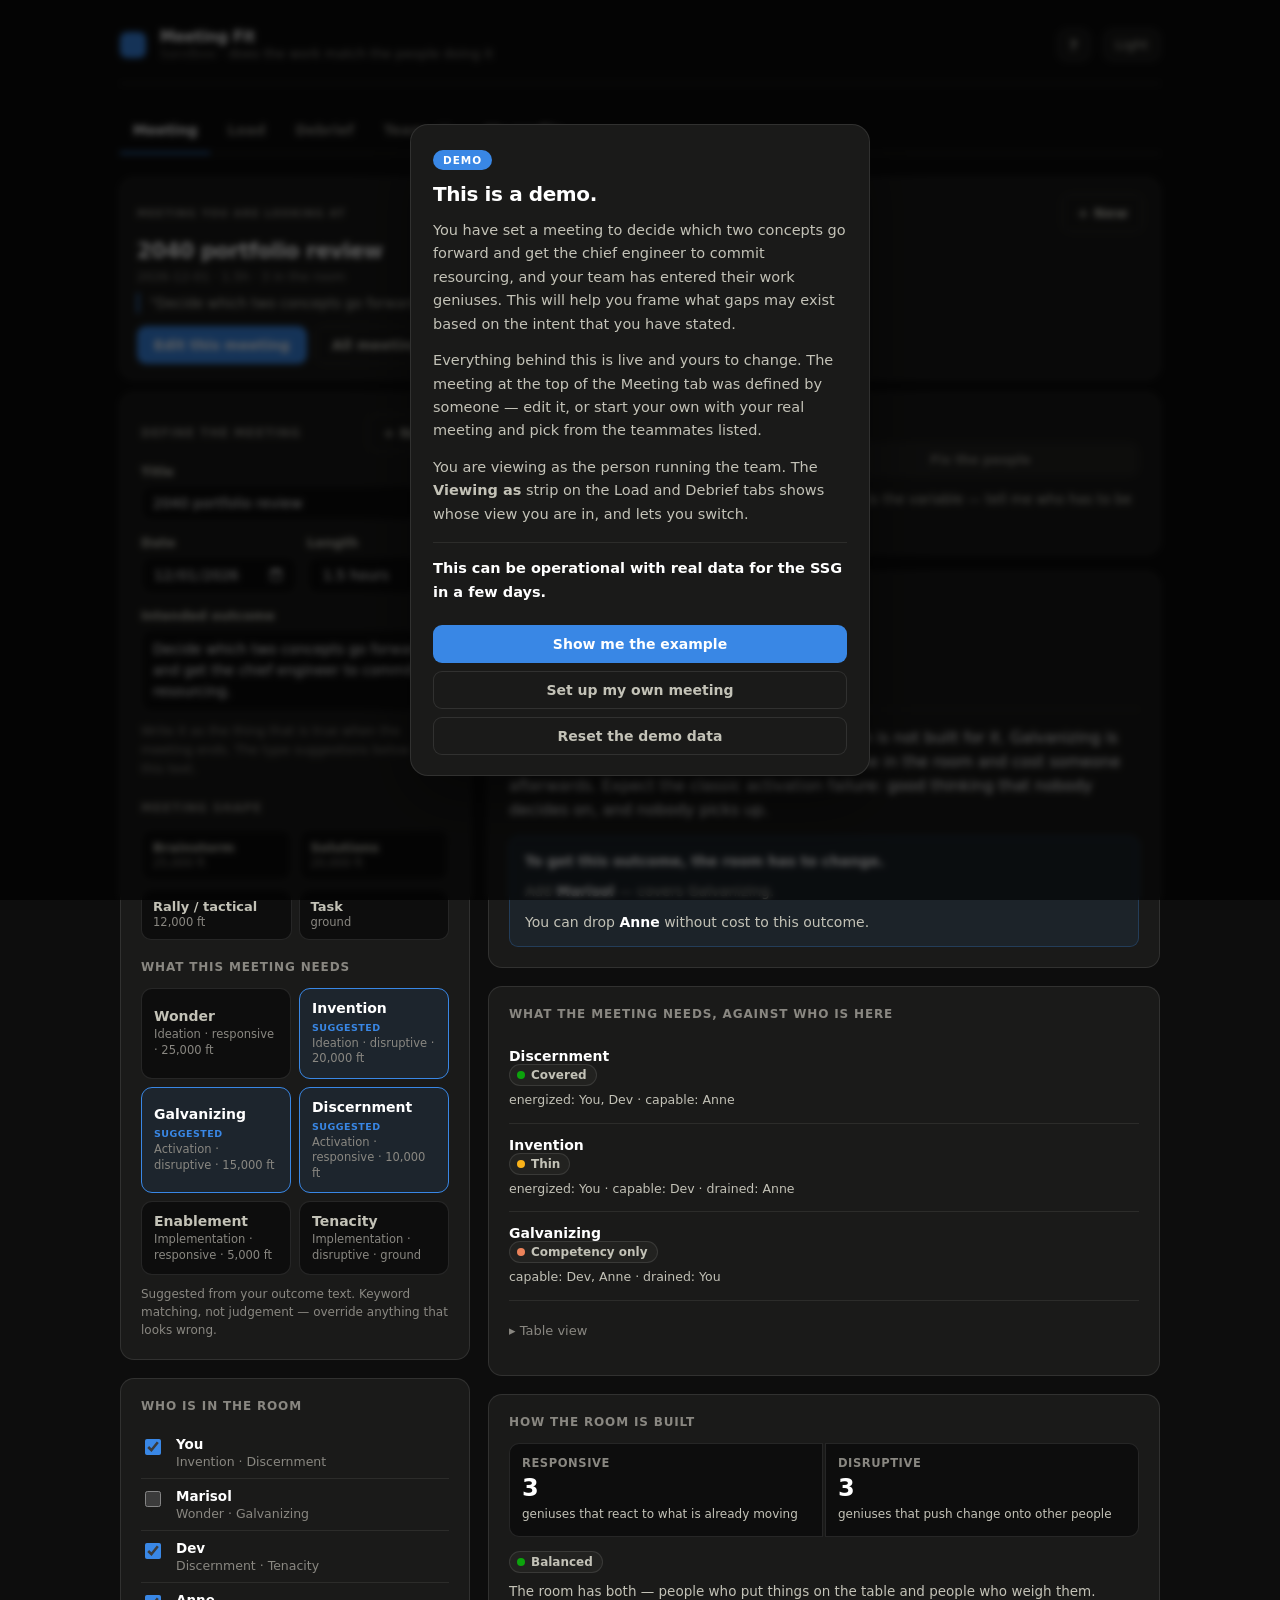
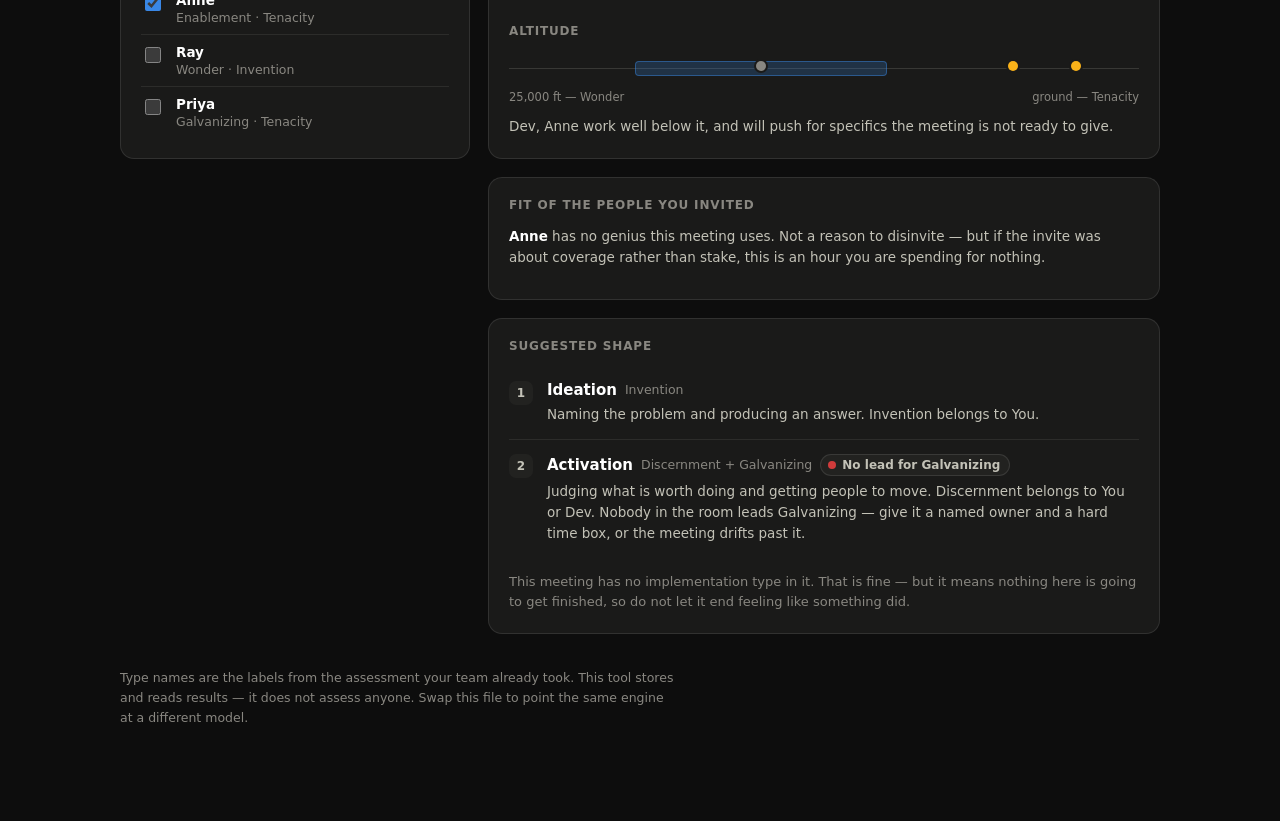
==== commit cb2c4a46: "Put the meeting itself at the top of the Meeting tab" ====
--- a/demo/index.html
+++ b/demo/index.html
@@ -827,6 +827,48 @@
 }
 @media (min-width: 900px) { .helpbtn { width: 32px; min-height: 32px; font-size: 14px; } }
 
+/* ---------- the meeting anchor: what am I looking at, and can I change it ---------- */
+
+.meetingbar {
+  background: var(--surface-1);
+  border: 1px solid var(--border);
+  border-radius: var(--radius);
+  padding: 15px 16px 14px;
+  margin-bottom: 14px;
+}
+.mb-top { display: flex; align-items: center; justify-content: space-between; gap: 10px; margin-bottom: 7px; }
+.mb-tag {
+  font-size: 10.5px; font-weight: 700; letter-spacing: 0.09em;
+  text-transform: uppercase; color: var(--text-muted);
+}
+.mb-title {
+  font-size: 21px; font-weight: 640; letter-spacing: -0.02em;
+  line-height: 1.2; margin: 0;
+}
+.mb-title.untitled { color: var(--text-muted); font-weight: 550; }
+.mb-meta { font-size: 12.5px; color: var(--text-muted); margin-top: 5px; }
+.mb-intent {
+  font-size: 13.5px; line-height: 1.5; color: var(--text-secondary);
+  margin-top: 9px; padding-left: 11px; border-left: 2px solid var(--series-1);
+}
+.mb-intent.none { border-left-color: var(--baseline); color: var(--text-muted); font-style: italic; }
+.mb-actions { display: flex; gap: 8px; margin-top: 13px; flex-wrap: wrap; }
+.mb-actions .btn { flex: 1 1 auto; min-width: 132px; }
+
+.mb-listwrap { margin-top: 12px; border-top: 1px solid var(--gridline); padding-top: 4px; }
+.mb-listwrap[hidden] { display: none; }
+
+/* a brief highlight so "Edit" visibly lands somewhere */
+@keyframes cardping {
+  0%   { box-shadow: 0 0 0 0 color-mix(in srgb, var(--series-1) 60%, transparent); }
+  100% { box-shadow: 0 0 0 12px transparent; }
+}
+.card.ping { animation: cardping 0.9s ease-out 1; border-color: var(--series-1); }
+
+@media (min-width: 900px) {
+  .mb-actions .btn { flex: 0 0 auto; }
+}
+
 </style>
 </head>
 <body>
@@ -853,19 +895,17 @@
 
   <!-- ===================== MEETING ===================== -->
   <section class="panel" id="panel-meeting" role="tabpanel" aria-labelledby="tab-meeting">
+
+    <div id="meetingBar"></div>
+
     <div class="cols">
 
       <div class="stack">
-        <div class="card">
+        <div class="card" id="defineCard">
           <div class="card-head">
-            <h2 class="section-title" style="margin:0">Meetings</h2>
-            <button class="btn ghost sm" id="newMeetingBtn" type="button">New</button>
+            <h2 class="section-title" style="margin:0">Define the meeting</h2>
+            <button class="btn ghost sm" id="newMeetingBtn2" type="button">+ New</button>
           </div>
-          <div id="meetingList"></div>
-        </div>
-
-        <div class="card">
-          <h2 class="section-title">Define the meeting</h2>
 
           <label class="field">
             <span>Title</span>
@@ -1463,8 +1503,94 @@
    Meeting panel
    ============================================================ */
 
+// The anchor at the top of the tab: which meeting am I looking at, who defined
+// it, and how do I change it or start another. Everything below is downstream
+// of this, so it cannot be buried under the read.
+function renderMeetingBar() {
+  const host = document.getElementById('meetingBar');
+  host.replaceChildren();
+  const m = current();
+
+  const bar = el('div', { class: 'meetingbar' });
+  bar.append(el('div', { class: 'mb-top' }, [
+    el('span', { class: 'mb-tag', text: m ? 'Meeting you are looking at' : 'No meeting yet' }),
+    el('button', {
+      class: 'btn ghost sm', type: 'button', text: '+ New',
+      onclick: () => startNewMeeting(),
+    }),
+  ]));
+
+  if (!m) {
+    bar.append(el('p', {
+      style: 'font-size:14px;line-height:1.55;margin:0;color:var(--text-secondary)',
+      text: 'Start one and the read builds itself as you fill it in.',
+    }));
+    bar.append(el('div', { class: 'mb-actions' }, [
+      el('button', { class: 'btn', type: 'button', text: 'Set up a meeting', onclick: () => startNewMeeting() }),
+    ]));
+    host.append(bar);
+    return;
+  }
+
+  bar.append(el('h2', {
+    class: 'mb-title' + (m.title.trim() ? '' : ' untitled'),
+    text: m.title.trim() || 'Untitled meeting',
+  }));
+  bar.append(el('div', {
+    class: 'mb-meta',
+    text: [m.date || 'no date', fmtMins(m.minutes || 60), `${m.attendees.length} in the room`].join(' · '),
+  }));
+  bar.append(el('div', {
+    class: 'mb-intent' + (m.outcome.trim() ? '' : ' none'),
+    text: m.outcome.trim() ? `“${m.outcome.trim()}”` : 'No intended outcome written yet — that is what the read is measured against.',
+  }));
+
+  const listWrap = el('div', { class: 'mb-listwrap', hidden: 'hidden' }, [el('div', { id: 'meetingList' })]);
+  const toggle = el('button', {
+    class: 'btn ghost', type: 'button',
+    text: `All meetings (${state.meetings.length})`,
+    onclick: () => {
+      listWrap.hidden = !listWrap.hidden;
+      toggle.textContent = listWrap.hidden ? `All meetings (${state.meetings.length})` : 'Hide list';
+    },
+  });
+
+  bar.append(el('div', { class: 'mb-actions' }, [
+    el('button', {
+      class: 'btn', type: 'button', text: 'Edit this meeting',
+      onclick: () => jumpToDefine(),
+    }),
+    toggle,
+  ]));
+  bar.append(listWrap);
+  host.append(bar);
+}
+
+function jumpToDefine() {
+  const card = document.getElementById('defineCard');
+  if (!card) return;
+  card.scrollIntoView({ behavior: 'smooth', block: 'start' });
+  card.classList.remove('ping');
+  void card.offsetWidth;
+  card.classList.add('ping');
+  setTimeout(() => document.getElementById('mTitle')?.focus({ preventScroll: true }), 380);
+}
+
+function startNewMeeting() {
+  const m = newMeeting();
+  state.meetings.push(m);
+  state.currentId = m.id;
+  save();
+  showTab('meeting');
+  renderMeeting();
+  renderDebrief();
+  jumpToDefine();
+  toast('New meeting — give it a title and an intended outcome');
+}
+
 function renderMeetingList() {
   const host = document.getElementById('meetingList');
+  if (!host) return;
   host.replaceChildren();
   if (!state.meetings.length) {
     host.append(el('div', { class: 'empty', text: 'No meetings yet. Hit New, or load the example on the Team tab.' }));
@@ -1476,7 +1602,7 @@
     const gaps = a.required.length && a.inRoom.length ? a.gaps.length : null;
     host.append(el('div', {
       class: 'meeting-item' + (m.id === state.currentId ? ' sel' : ''),
-      onclick: () => { state.currentId = m.id; save(); renderMeeting(); renderDebrief(); },
+      onclick: () => { state.currentId = m.id; save(); renderMeeting(); renderDebrief(); window.scrollTo({ top: 0, behavior: 'smooth' }); },
     }, [
       el('div', {}, [
         el('div', { class: 'mi-t', text: m.title || 'Untitled meeting' }),
@@ -1842,6 +1968,7 @@
   document.getElementById('mOutcome').value = m ? m.outcome : '';
   document.getElementById('mDate').value = m ? (m.date || '') : '';
   document.getElementById('mMinutes').value = m ? String(m.minutes || 60) : '60';
+  renderMeetingBar();
   renderMeetingList();
   renderArchetypes();
   renderTypePicker();
@@ -2670,6 +2797,7 @@
     if (!m) return;
     apply(m, e.target.value);
     save();
+    renderMeetingBar();
     renderMeetingList();
     if (elmId === 'mOutcome') { renderTypePicker(); renderVerdict(); }
     if (elmId === 'mMinutes' || elmId === 'mDate') renderLoad();
@@ -2684,16 +2812,10 @@
   bindMeetingField('mDate', (m, v) => { m.date = v; });
   document.getElementById('mMinutes').addEventListener('change', (e) => {
     const m = current(); if (!m) return;
-    m.minutes = Number(e.target.value); save(); renderMeetingList(); renderLoad();
+    m.minutes = Number(e.target.value); save(); renderMeetingBar(); renderMeetingList(); renderLoad();
   });
 
-  document.getElementById('newMeetingBtn').addEventListener('click', () => {
-    const m = newMeeting({ title: 'New meeting' });
-    state.meetings.push(m);
-    state.currentId = m.id;
-    save(); renderMeeting(); renderDebrief();
-    document.getElementById('mTitle').focus();
-  });
+  document.getElementById('newMeetingBtn2').addEventListener('click', () => startNewMeeting());
 
   document.getElementById('meName').addEventListener('input', (e) => { state.me.name = e.target.value; save(); renderMe(); });
 
@@ -2832,6 +2954,8 @@
     importFromHash();
     wire();
 
+    window.__startNewMeeting = startNewMeeting;
+
     if (window.__DEMO__) {
       window.__resetDemo = () => { loadExample(true); showTab('meeting'); };
       window.__resetDemo();
@@ -2858,12 +2982,17 @@
       This will help you frame what gaps may exist based on the intent that you have stated.
     </p>
     <p>
-      Everything behind this is live. You are viewing as the person running the team &mdash;
-      the <strong>Viewing as</strong> strip on the Load and Debrief tabs shows whose view
-      you are in, and lets you switch.
+      Everything behind this is live and yours to change. The meeting at the top of the
+      Meeting tab was defined by someone &mdash; edit it, or start your own with your real
+      meeting and pick from the teammates listed.
+    </p>
+    <p>
+      You are viewing as the person running the team. The <strong>Viewing as</strong> strip
+      on the Load and Debrief tabs shows whose view you are in, and lets you switch.
     </p>
     <p class="soon">This can be operational with real data for the SSG in a few days.</p>
-    <button class="btn" type="button" id="demoModalClose">Got it</button>
+    <button class="btn" type="button" id="demoModalClose">Show me the example</button>
+    <button class="btn ghost" type="button" id="demoModalOwn" style="width:100%;margin-top:8px">Set up my own meeting</button>
     <button class="btn ghost" type="button" id="demoModalReset" style="width:100%;margin-top:8px">Reset the demo data</button>
   </div>
 </div>
@@ -2885,6 +3014,10 @@
   if (seen) { scrim.hidden = true; } else { open(); }
 
   document.getElementById('demoModalClose').addEventListener('click', close);
+  document.getElementById('demoModalOwn').addEventListener('click', function () {
+    close();
+    if (window.__startNewMeeting) setTimeout(window.__startNewMeeting, 220);
+  });
   document.getElementById('demoModalReset').addEventListener('click', function () {
     if (window.__resetDemo) window.__resetDemo();
     close();
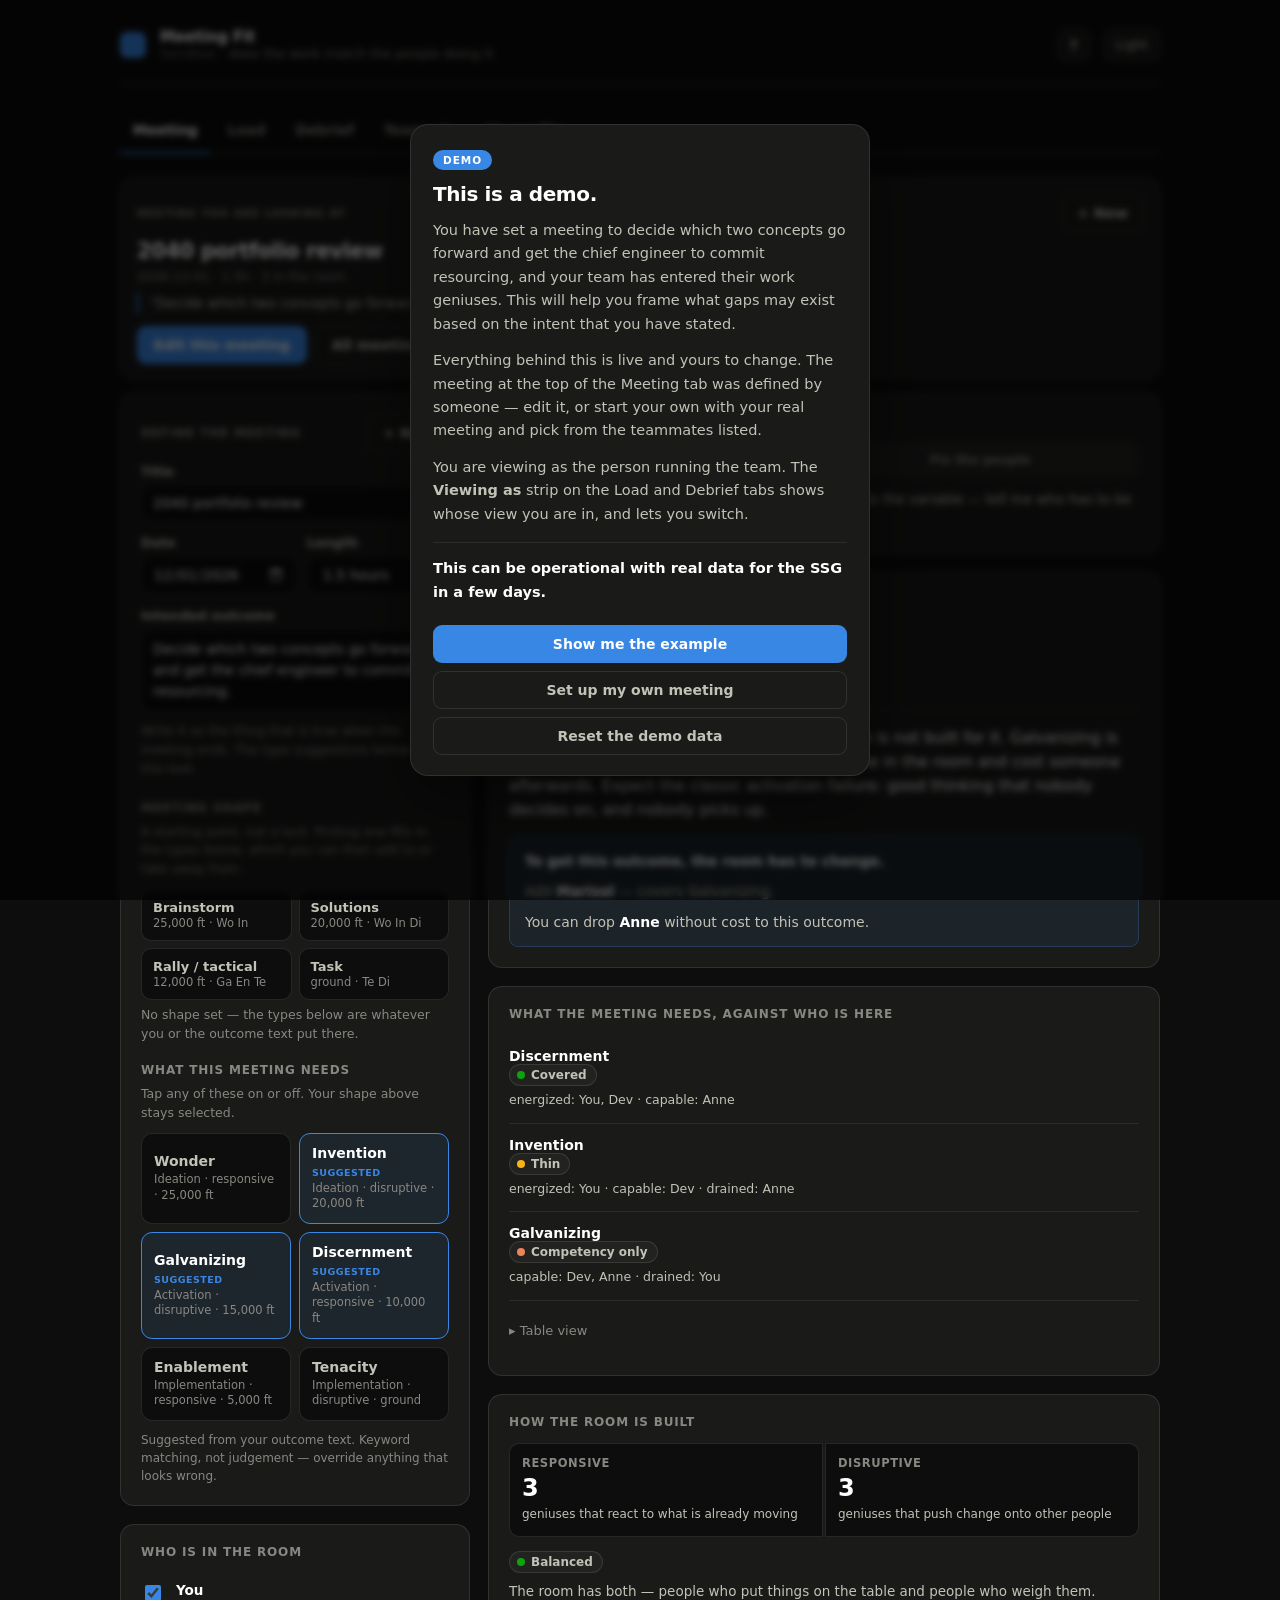
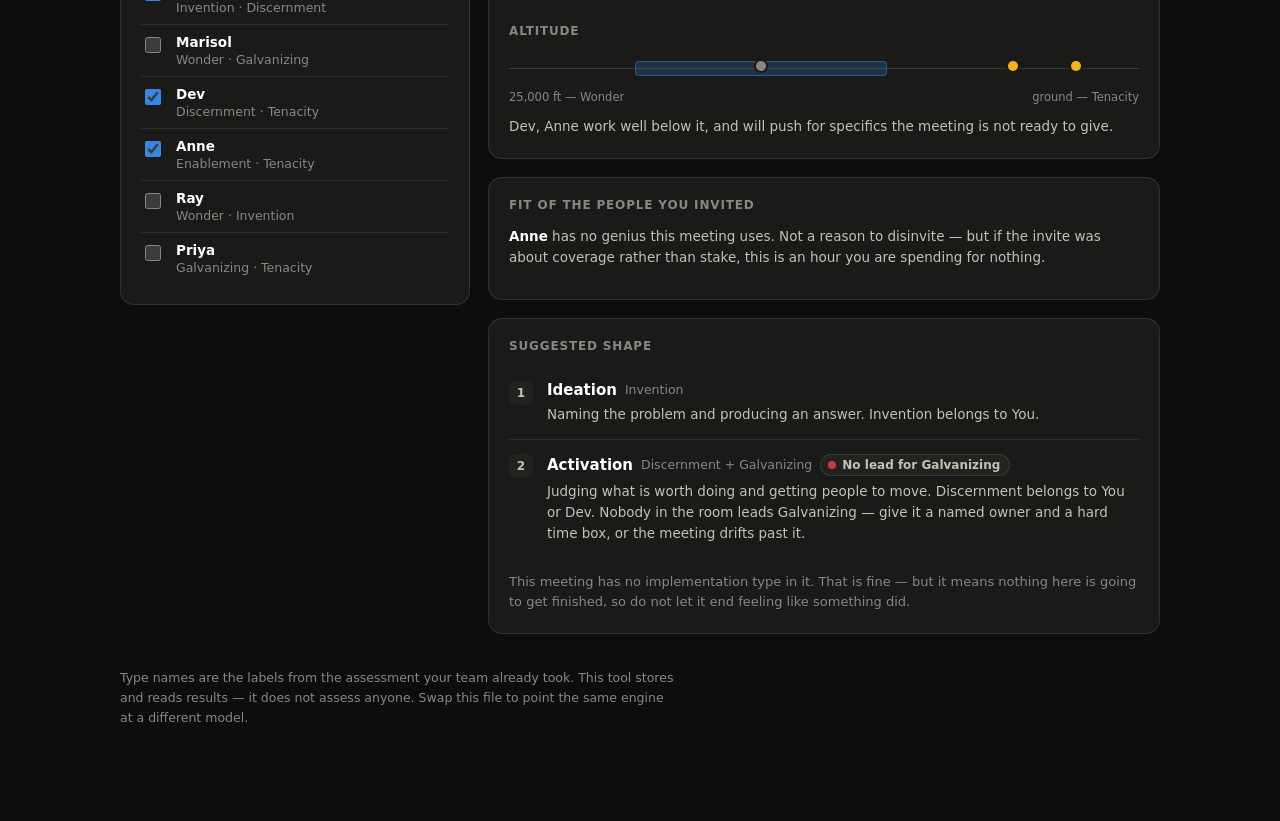
==== commit a9d107df: "Meeting shape is a stored choice, not an inference" ====
--- a/demo/index.html
+++ b/demo/index.html
@@ -869,6 +869,18 @@
   .mb-actions .btn { flex: 0 0 auto; }
 }
 
+/* the shape is sticky; it can be adjusted without being lost */
+.arch .a-n { display: flex; align-items: baseline; gap: 6px; flex-wrap: wrap; }
+.a-adj {
+  font-size: 9.5px; font-weight: 700; letter-spacing: 0.06em; text-transform: uppercase;
+  color: var(--status-warning);
+}
+.linkbtn {
+  appearance: none; border: none; background: none; padding: 0; cursor: pointer;
+  font: inherit; font-size: inherit; color: var(--series-1); text-decoration: underline;
+  text-underline-offset: 2px;
+}
+
 </style>
 </head>
 <body>
@@ -934,9 +946,12 @@
           </label>
 
           <h2 class="section-title" style="margin-top:22px">Meeting shape</h2>
+          <p class="hint" style="margin:-6px 0 10px">A starting point, not a lock. Picking one fills in the types below, which you can then add to or take away from.</p>
           <div class="arch-row" id="archetypes"></div>
+          <p class="hint" id="archNote"></p>
 
           <h2 class="section-title" style="margin-top:20px">What this meeting needs</h2>
+          <p class="hint" style="margin:-6px 0 10px">Tap any of these on or off. Your shape above stays selected.</p>
           <div class="typegrid" id="typePicker"></div>
           <p class="hint" id="sugNote" style="font-size:12px;color:var(--text-muted);margin:10px 0 0;line-height:1.5"></p>
         </div>
@@ -1618,23 +1633,61 @@
   }
 }
 
+// The shape is a choice the organizer made, stored on the meeting — not an
+// inference from whatever types happen to be ticked. Editing a type below
+// adjusts the shape; it does not silently throw it away.
+const matchesShape = (m, arch) => arch.types.length === (m.required || []).length
+  && arch.types.every((t) => m.required.includes(t));
+
 function renderArchetypes() {
   const host = document.getElementById('archetypes');
+  const note = document.getElementById('archNote');
   host.replaceChildren();
+  note.replaceChildren();
   const m = current();
   if (!m) return;
+
   for (const arch of MODEL.archetypes) {
-    const on = arch.types.length === (m.required || []).length
-      && arch.types.every((t) => m.required.includes(t));
+    const chosen = m.archetype === arch.id;
     host.append(el('button', {
-      class: 'arch', type: 'button', 'aria-pressed': String(on),
-      title: `${arch.example} — usually led by ${typeById(arch.lead).name}`,
-      onclick: () => { m.required = [...arch.types]; m.touched = true; save(); renderMeeting(); },
+      class: 'arch', type: 'button', 'aria-pressed': String(chosen),
+      title: `${arch.example} — ${arch.types.map((t) => typeById(t).name).join(', ')}. Usually led by ${typeById(arch.lead).name}.`,
+      onclick: () => {
+        if (m.archetype === arch.id) {
+          m.archetype = null;                    // tapping the chosen one clears it
+        } else {
+          m.archetype = arch.id;
+          m.required = [...arch.types];
+        }
+        m.touched = true;
+        save();
+        renderMeeting();
+      },
     }, [
-      el('div', { class: 'a-n', text: arch.name }),
-      el('div', { class: 'a-a', text: arch.altLabel }),
+      el('div', { class: 'a-n' }, [
+        arch.name,
+        chosen && !matchesShape(m, arch) ? el('span', { class: 'a-adj', text: 'adjusted' }) : null,
+      ]),
+      el('div', { class: 'a-a', text: `${arch.altLabel} · ${arch.types.map((t) => typeById(t).short).join(' ')}` }),
     ]));
   }
+
+  const chosen = MODEL.archetypes.find((x) => x.id === m.archetype);
+  if (!chosen) {
+    note.textContent = 'No shape set — the types below are whatever you or the outcome text put there.';
+    return;
+  }
+  if (matchesShape(m, chosen)) {
+    note.textContent = `${chosen.name} — ${chosen.example.toLowerCase()}.`;
+    return;
+  }
+  note.append(
+    `${chosen.name}, adjusted. You have changed the types away from the default set. `,
+    el('button', {
+      class: 'linkbtn', type: 'button', text: `Put ${chosen.name} back`,
+      onclick: () => { m.required = [...chosen.types]; save(); renderMeeting(); },
+    }),
+  );
 }
 
 function renderTypePicker() {
@@ -2694,7 +2747,7 @@
 
 function newMeeting(patch = {}) {
   return {
-    id: uid('m'), title: '', outcome: '', required: [], attendees: [], mode: 'intent',
+    id: uid('m'), title: '', outcome: '', required: [], attendees: [], mode: 'intent', archetype: null,
     date: isoDate(new Date()), minutes: 60, touched: false, debriefs: {}, ...patch,
   };
 }
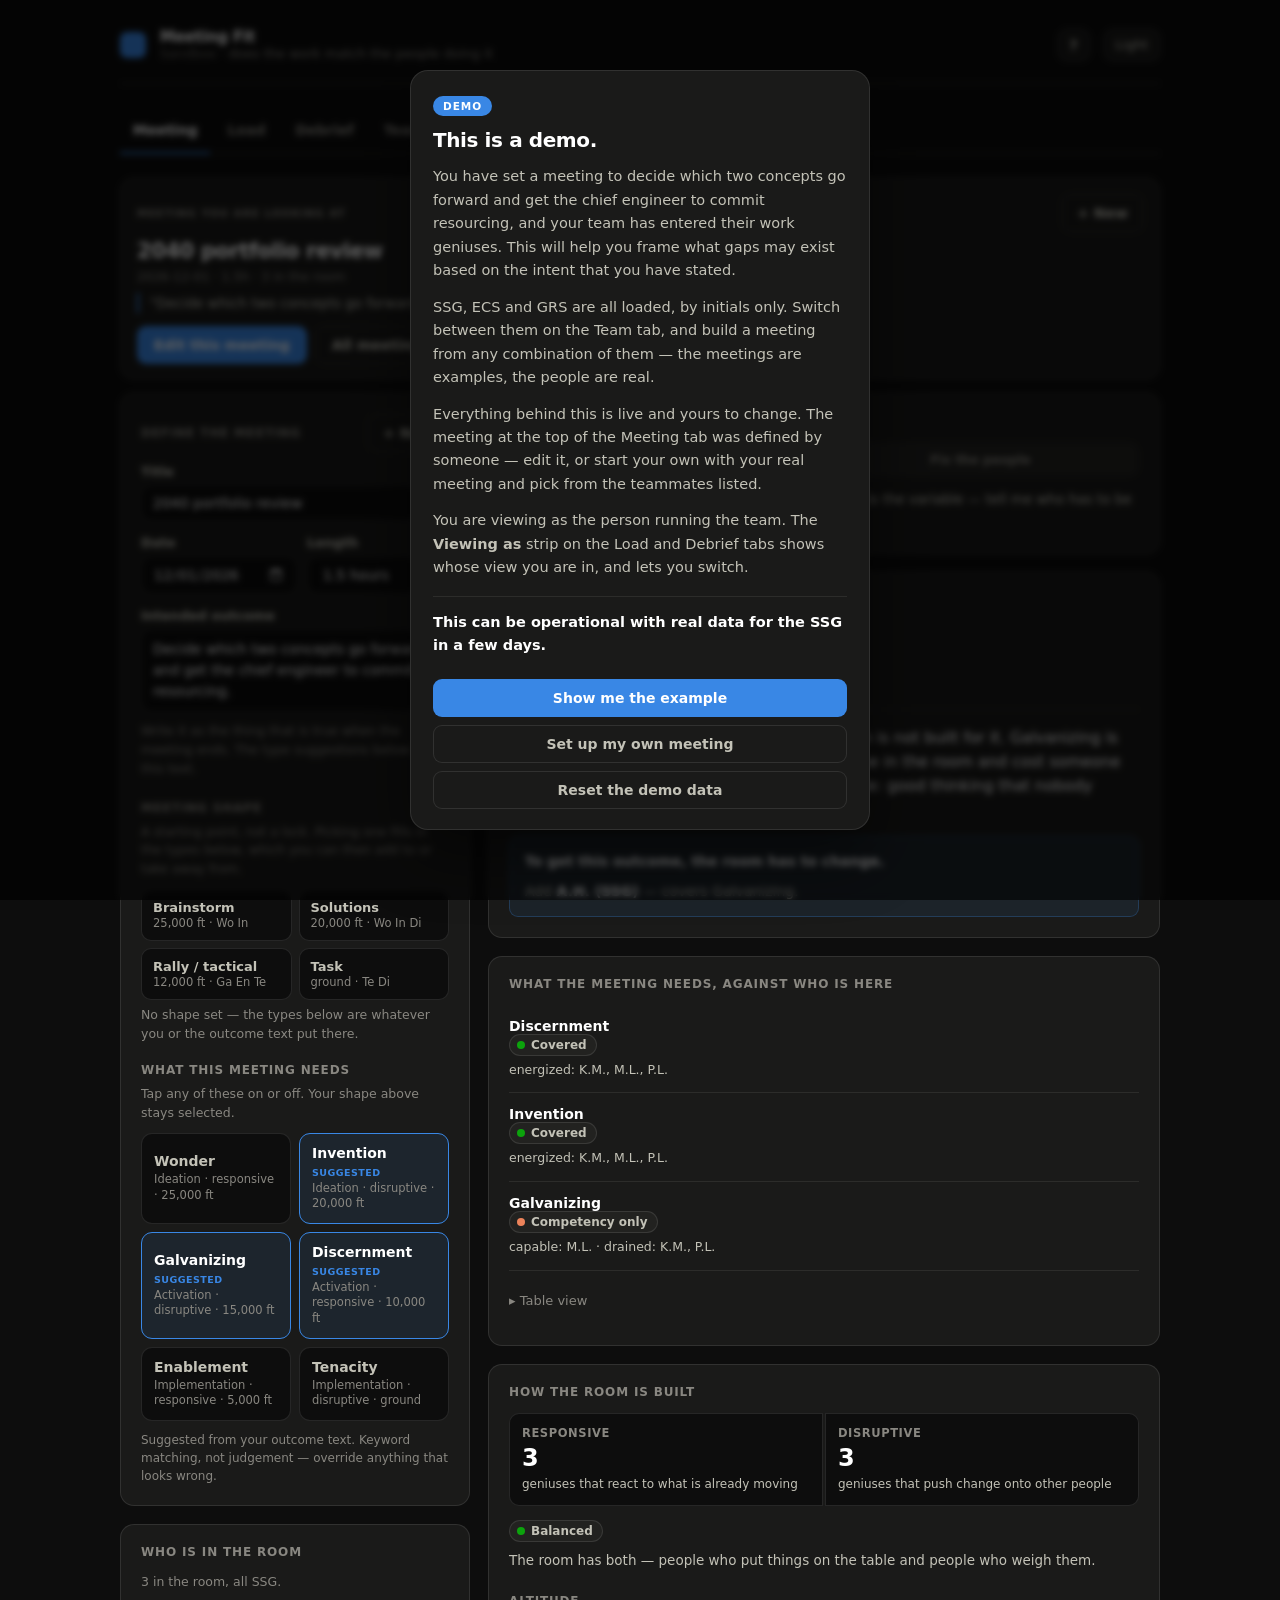
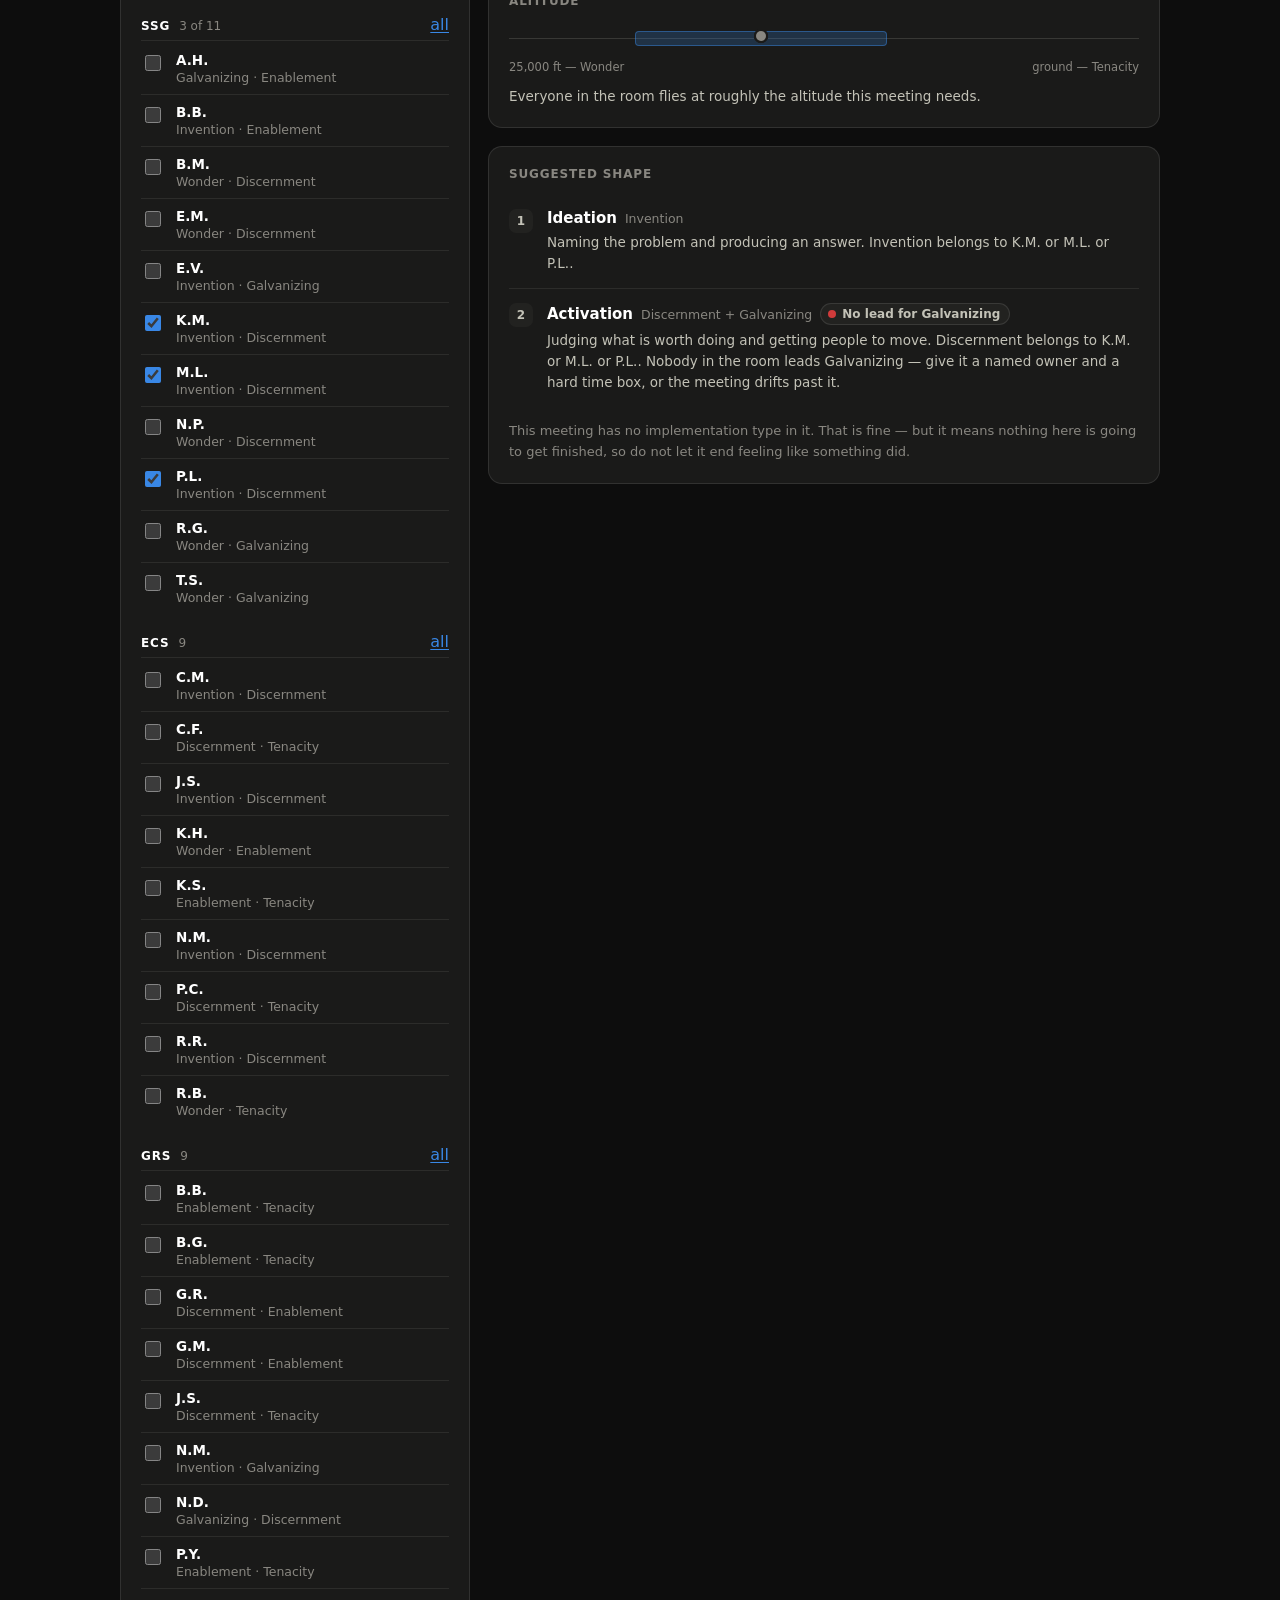
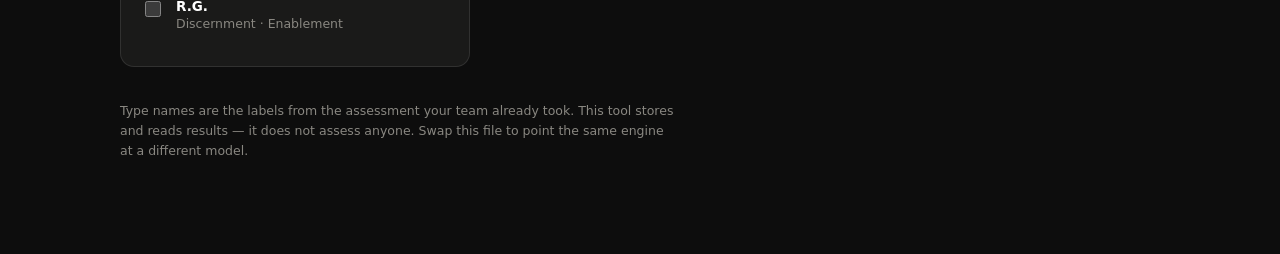
==== commit f3e22025: "Multi-team support; meetings draw from any team" ====
--- a/demo/index.html
+++ b/demo/index.html
@@ -881,6 +881,40 @@
   text-underline-offset: 2px;
 }
 
+/* ---------- teams ---------- */
+
+.teamswitch-wrap { overflow-x: auto; -webkit-overflow-scrolling: touch; scrollbar-width: none; }
+.teamswitch-wrap::-webkit-scrollbar { display: none; }
+.teamswitch { display: flex; gap: 7px; padding-bottom: 2px; }
+.teamchip {
+  appearance: none; cursor: pointer; font: inherit; flex: none;
+  display: flex; align-items: center; gap: 7px;
+  border: 1px solid var(--border); background: var(--surface-1);
+  color: var(--text-secondary); border-radius: 999px;
+  padding: 0 14px; min-height: 40px; font-size: 14px; font-weight: 600;
+}
+.teamchip[aria-pressed="true"] {
+  border-color: var(--series-1); color: #fff; background: var(--series-1);
+}
+.teamchip .tc-count {
+  font-size: 11.5px; font-weight: 650; border-radius: 999px;
+  padding: 1px 7px; background: var(--surface-2); color: var(--text-muted);
+}
+.teamchip[aria-pressed="true"] .tc-count { background: rgba(255,255,255,0.22); color: #fff; }
+
+.teambadge {
+  font-size: 10.5px; font-weight: 700; letter-spacing: 0.05em; text-transform: uppercase;
+  color: var(--series-1); margin-left: 7px;
+}
+
+.teamgroup { margin-bottom: 6px; }
+.tg-head {
+  display: flex; align-items: baseline; gap: 9px;
+  padding: 12px 0 6px; border-bottom: 1px solid var(--gridline); margin-bottom: 2px;
+}
+.tg-name { font-size: 12px; font-weight: 700; letter-spacing: 0.07em; text-transform: uppercase; color: var(--text-primary); }
+.tg-count { font-size: 12px; color: var(--text-muted); flex: 1; }
+
 </style>
 </head>
 <body>
@@ -981,7 +1015,12 @@
   <section class="panel" id="panel-team" role="tabpanel" aria-labelledby="tab-team" hidden>
     <div class="cols rev">
 
-      <div class="stack" id="teamViz"></div>
+      <div class="stack">
+        <div class="teamswitch-wrap">
+          <div class="teamswitch" id="teamSwitch"></div>
+        </div>
+        <div class="stack" id="teamViz"></div>
+      </div>
 
       <div class="stack">
         <div class="card">
@@ -989,7 +1028,7 @@
           <div id="roster"></div>
           <div class="row" style="margin-top:16px">
             <button class="btn ghost" id="shareTeamBtn" type="button">Copy team link</button>
-            <button class="btn ghost" id="demoBtn" type="button">Reload example</button>
+            <button class="btn ghost" id="demoBtn" type="button">Reload all teams</button>
           </div>
         </div>
 
@@ -1009,6 +1048,11 @@
 
         <div class="card">
           <h2 class="section-title">Import a whole team</h2>
+          <label class="field">
+            <span>Team name</span>
+            <input type="text" id="bulkTeam" placeholder="SSG" autocomplete="off">
+            <p class="hint">Type an existing name to add to that team, or a new one to create it. People keep their team; a meeting can pull from any of them.</p>
+          </label>
           <label class="field">
             <span>Paste everyone's results</span>
             <textarea id="bulkText" rows="6" placeholder="Marisol Reyes — Genius: Wonder, Galvanizing; Frustration: Enablement, Tenacity"></textarea>
@@ -1062,6 +1106,7 @@
 <script type="module">
 window.__DEMO__ = true;
 const MODEL_INLINE = {"id": "six-type", "label": "Six work types", "note": "Type names are the labels from the assessment your team already took. This tool stores and reads results \u2014 it does not assess anyone. Swap this file to point the same engine at a different model.", "perPerson": {"g": 2, "c": 2, "f": 2}, "levels": [{"id": "g", "name": "Genius", "short": "G", "desc": "Energizing \u2014 they gain fuel doing it"}, {"id": "c", "name": "Competency", "short": "C", "desc": "Capable, but it costs them over time"}, {"id": "f", "name": "Frustration", "short": "F", "desc": "Draining, and where they are genuinely weak"}], "modes": [{"id": "responsive", "name": "Responsive", "desc": "Reacts to something already in motion \u2014 a situation, an idea, a call for help"}, {"id": "disruptive", "name": "Disruptive", "desc": "Provokes change and pushes it onto other people"}], "phases": [{"id": "ideation", "name": "Ideation", "desc": "Naming the problem and producing an answer"}, {"id": "activation", "name": "Activation", "desc": "Judging what is worth doing and getting people to move"}, {"id": "implementation", "name": "Implementation", "desc": "Supporting the work and carrying it to done"}], "types": [{"id": "wonder", "name": "Wonder", "short": "Wo", "phase": "ideation", "mode": "responsive", "altitude": 1, "altLabel": "25,000 ft", "desc": "Sitting in the question \u2014 noticing something could be better before anyone asks"}, {"id": "invention", "name": "Invention", "short": "In", "phase": "ideation", "mode": "disruptive", "altitude": 2, "altLabel": "20,000 ft", "desc": "Producing an answer from a blank page"}, {"id": "galvanizing", "name": "Galvanizing", "short": "Ga", "phase": "activation", "mode": "disruptive", "altitude": 3, "altLabel": "15,000 ft", "desc": "Getting other people to move on it"}, {"id": "discernment", "name": "Discernment", "short": "Di", "phase": "activation", "mode": "responsive", "altitude": 4, "altLabel": "10,000 ft", "desc": "Judging which answers are any good, on incomplete information"}, {"id": "enablement", "name": "Enablement", "short": "En", "phase": "implementation", "mode": "responsive", "altitude": 5, "altLabel": "5,000 ft", "desc": "Responding to what others need, on their timeline"}, {"id": "tenacity", "name": "Tenacity", "short": "Te", "phase": "implementation", "mode": "disruptive", "altitude": 6, "altLabel": "ground", "desc": "Carrying it to done, at the standard promised"}], "handoffs": [{"id": "h1", "from": "ideation", "to": "activation", "name": "Ideation \u2192 Activation", "symptom": "Good thinking that nobody decides on, and nobody picks up."}, {"id": "h2", "from": "activation", "to": "implementation", "name": "Activation \u2192 Implementation", "symptom": "Decisions that get made with enthusiasm and then never land."}], "archetypes": [{"id": "brainstorm", "name": "Brainstorm", "altLabel": "25,000 ft", "types": ["wonder", "invention"], "lead": "invention", "example": "Quarterly offsite, opportunity review"}, {"id": "solutions", "name": "Solutions", "altLabel": "20,000 ft", "types": ["wonder", "invention", "discernment"], "lead": "invention", "example": "Ad hoc strategic session"}, {"id": "rally", "name": "Rally / tactical", "altLabel": "12,000 ft", "types": ["galvanizing", "enablement", "tenacity"], "lead": "galvanizing", "example": "Weekly staff meeting"}, {"id": "task", "name": "Task", "altLabel": "ground", "types": ["tenacity", "discernment"], "lead": "discernment", "example": "Daily standup, closeout"}], "planningModes": [{"id": "intent", "name": "The outcome has to happen", "short": "Fix the outcome", "desc": "The meeting must produce this result. The invite list is the variable \u2014 tell me who has to be in the room.", "question": "Who needs to be here?"}, {"id": "people", "name": "These are the people I can get", "short": "Fix the people", "desc": "This room is what I have. The shape of the meeting is the variable \u2014 tell me what this room can actually do.", "question": "What meeting can this room run?"}], "load": {"workdayMinutes": 480, "thresholds": {"frustrationStrained": 0.3, "frustrationHeavy": 0.15, "geniusThriving": 0.4}, "faces": [{"id": "thriving", "name": "Thriving", "status": "good", "line": "Most of the tracked day sat in work that gives energy back."}, {"id": "fine", "name": "Fine", "status": "neutral", "line": "Nothing here to worry about."}, {"id": "heavy", "name": "Heavy", "status": "warning", "line": "A real share of the day is spent in draining work. Sustainable for a day, not a month."}, {"id": "strained", "name": "Strained", "status": "critical", "line": "Past the line. This is a day built out of the work they are worst suited to."}]}, "debrief": {"felt": [{"id": "energizing", "name": "Energizing", "status": "good"}, {"id": "fine", "name": "Fine", "status": "neutral"}, {"id": "draining", "name": "Draining", "status": "critical"}], "outcome": [{"id": "yes", "name": "Hit it", "status": "good"}, {"id": "partly", "name": "Partly", "status": "warning"}, {"id": "no", "name": "Missed", "status": "critical"}], "observationTags": [{"id": "carried", "name": "Carried a stretch", "desc": "They were the reason a part of this worked"}, {"id": "underused", "name": "Underused", "desc": "Their genius was in the room and never asked for"}, {"id": "runover", "name": "Got run over", "desc": "They had something and the room moved past it"}, {"id": "drained", "name": "Looked drained", "desc": "This meeting was sitting in their frustration"}]}};
+const SEED_INLINE = {"teams": [{"id": "ssg", "name": "SSG", "people": [{"n": "A.H.", "l": "ffgcgc"}, {"n": "B.B.", "l": "cgcfgf"}, {"n": "B.M.", "l": "gfcgfc"}, {"n": "E.M.", "l": "gffgcc"}, {"n": "E.V.", "l": "fggcfc"}, {"n": "K.M.", "l": "cgfgcf"}, {"n": "M.L.", "l": "cgcgff"}, {"n": "N.P.", "l": "gffgcc"}, {"n": "P.L.", "l": "cgfgfc"}, {"n": "R.G.", "l": "gcgcff"}, {"n": "T.S.", "l": "gfgfcc"}]}, {"id": "ecs", "name": "ECS", "people": [{"n": "C.M.", "l": "fgcgcf"}, {"n": "C.F.", "l": "cffgcg"}, {"n": "J.S.", "l": "cgcgff"}, {"n": "K.H.", "l": "gfcfgc"}, {"n": "K.S.", "l": "cffcgg"}, {"n": "N.M.", "l": "cgfgfc"}, {"n": "P.C.", "l": "ffcgcg"}, {"n": "R.R.", "l": "fgcgcf"}, {"n": "R.B.", "l": "gccffg"}]}, {"id": "grs", "name": "GRS", "people": [{"n": "B.B.", "l": "ccffgg"}, {"n": "B.G.", "l": "cffcgg"}, {"n": "G.R.", "l": "ccfggf"}, {"n": "G.M.", "l": "ffcggc"}, {"n": "J.S.", "l": "cffgcg"}, {"n": "N.M.", "l": "fggcfc"}, {"n": "N.D.", "l": "fcggcf"}, {"n": "P.Y.", "l": "cffcgg"}, {"n": "R.G.", "l": "ffcggc"}]}]};
 
 /* ============================================================
    Sandbox shell — shared behavior for every mini-app.
@@ -1183,14 +1228,16 @@
    State
    ============================================================ */
 
-const KEY = 'meetingFit.v2';
+const KEY = 'meetingFit.v3';
 
 let MODEL = null;
 let TYPES = [];
 const TIDX = {};
 
 const state = {
-  team: [],            // { id, name, levels }
+  teams: [],           // { id, name }
+  people: [],          // { id, name, levels, team }
+  teamFilter: 'all',   // which team the Team tab is showing
   meetings: [],        // { id, title, outcome, required[], attendees[], date, minutes, touched, debriefs{} }
   currentId: null,
   viewerId: null,
@@ -1199,20 +1246,23 @@
 };
 
 const save = () => store.set(KEY, JSON.stringify({
-  team: state.team, meetings: state.meetings, currentId: state.currentId,
+  people: state.people, teams: state.teams, meetings: state.meetings, currentId: state.currentId,
   viewerId: state.viewerId, leaderId: state.leaderId, me: state.me,
 }));
 
 function load() {
   const raw = store.get(KEY);
-  if (!raw) return;
-  try { Object.assign(state, JSON.parse(raw)); } catch { /* start clean */ }
+  if (!raw) return false;
+  try { Object.assign(state, JSON.parse(raw)); return true; } catch { return false; }
 }
 
 const uid = (p = 'p') => p + Math.random().toString(36).slice(2, 9);
-const byId = (id) => state.team.find((p) => p.id === id);
+const byId = (id) => state.people.find((p) => p.id === id);
+const teamById = (id) => state.teams.find((t) => t.id === id);
+const teamName = (p) => teamById(p.team)?.name || '—';
+const peopleOf = (teamId) => (teamId === 'all' ? state.people : state.people.filter((p) => p.team === teamId));
 const current = () => state.meetings.find((m) => m.id === state.currentId) || null;
-const viewer = () => byId(state.viewerId) || state.team[0] || null;
+const viewer = () => byId(state.viewerId) || state.people[0] || null;
 const isLeader = () => state.viewerId && state.viewerId === state.leaderId;
 
 const levelsOf = (p, tid) => p.levels[TIDX[tid]];
@@ -1389,8 +1439,8 @@
 const STATUS_LABEL = { good: 'Covered', warning: 'Thin', serious: 'Competency only', critical: 'Gap' };
 
 function analyze(m) {
-  const inRoom = state.team.filter((p) => m.attendees.includes(p.id));
-  const bench = state.team.filter((p) => !m.attendees.includes(p.id));
+  const inRoom = state.people.filter((p) => m.attendees.includes(p.id));
+  const bench = state.people.filter((p) => !m.attendees.includes(p.id));
   const required = (m.required || []).map(typeById).filter(Boolean);
 
   const coverage = required.map((type) => {
@@ -1486,7 +1536,8 @@
 function verdictSentence(a) {
   if (!a.required.length) return 'Pick what the meeting needs and the read will appear here.';
   if (!a.inRoom.length) return 'Nobody is in the room yet. Add attendees to see whether the meeting matches them.';
-  const names = (arr) => arr.map((p) => p.name).join(', ');
+  const multi = new Set(a.inRoom.map((p) => p.team)).size > 1;
+  const names = (arr) => arr.map((p) => (multi ? `${p.name} (${teamName(p)})` : p.name)).join(', ');
 
   if (a.gaps.length) {
     const list = a.gaps.map((c) => c.type.name);
@@ -1728,22 +1779,60 @@
   host.replaceChildren();
   const m = current();
   if (!m) return;
-  if (!state.team.length) {
-    host.append(el('div', { class: 'empty', text: 'No team yet. Add people on the Team tab, or load the example.' }));
+  if (!state.people.length) {
+    host.append(el('div', { class: 'empty', text: 'No people yet. Import a team on the Team tab.' }));
     return;
   }
-  for (const p of state.team) {
-    const cb = el('input', { type: 'checkbox', ...(m.attendees.includes(p.id) ? { checked: 'checked' } : {}) });
-    cb.addEventListener('change', () => {
-      const i = m.attendees.indexOf(p.id);
-      if (cb.checked && i < 0) m.attendees.push(p.id);
-      if (!cb.checked && i >= 0) m.attendees.splice(i, 1);
-      save(); renderMeeting(); renderDebrief(); renderLoad();
-    });
-    host.append(el('label', { class: 'checkline' }, [cb, el('div', {}, [
-      el('div', { class: 'cl-name', text: p.name }),
-      el('div', { class: 'cl-sub', text: geniusesOf(p).map((t) => t.name).join(' · ') }),
-    ])]));
+
+  // A meeting is not owned by a team — pick from all of them, grouped so it is
+  // obvious when you are reaching across.
+  const picked = state.people.filter((p) => m.attendees.includes(p.id));
+  const teamsUsed = [...new Set(picked.map((p) => p.team))];
+  host.append(el('p', {
+    class: 'hint', style: 'margin:0 0 12px',
+    text: picked.length
+      ? `${picked.length} in the room` + (teamsUsed.length > 1
+          ? ` — across ${teamsUsed.map((t) => teamById(t)?.name || '?').join(', ')}.`
+          : `, all ${teamById(teamsUsed[0])?.name || ''}.`)
+      : 'Nobody picked yet. Tick anyone, from any team.',
+  }));
+
+  for (const t of state.teams) {
+    const members = peopleOf(t.id);
+    if (!members.length) continue;
+    const inThis = members.filter((p) => m.attendees.includes(p.id)).length;
+
+    const group = el('div', { class: 'teamgroup' });
+    group.append(el('div', { class: 'tg-head' }, [
+      el('span', { class: 'tg-name', text: t.name }),
+      el('span', { class: 'tg-count', text: inThis ? `${inThis} of ${members.length}` : `${members.length}` }),
+      el('button', {
+        class: 'linkbtn', type: 'button',
+        text: inThis === members.length ? 'none' : 'all',
+        onclick: () => {
+          const ids = members.map((p) => p.id);
+          m.attendees = inThis === members.length
+            ? m.attendees.filter((id) => !ids.includes(id))
+            : [...new Set([...m.attendees, ...ids])];
+          save(); renderMeeting(); renderDebrief(); renderLoad();
+        },
+      }),
+    ]));
+
+    for (const p of members) {
+      const cb = el('input', { type: 'checkbox', ...(m.attendees.includes(p.id) ? { checked: 'checked' } : {}) });
+      cb.addEventListener('change', () => {
+        const i = m.attendees.indexOf(p.id);
+        if (cb.checked && i < 0) m.attendees.push(p.id);
+        if (!cb.checked && i >= 0) m.attendees.splice(i, 1);
+        save(); renderMeeting(); renderDebrief(); renderLoad();
+      });
+      group.append(el('label', { class: 'checkline' }, [cb, el('div', {}, [
+        el('div', { class: 'cl-name', text: p.name }),
+        el('div', { class: 'cl-sub', text: geniusesOf(p).map((x) => x.name).join(' · ') }),
+      ])]));
+    }
+    host.append(group);
   }
 }
 
@@ -1864,7 +1953,7 @@
       ['To get this outcome, the room has to change.']));
     for (const pick of mr.picks) {
       box.append(el('div', {}, [
-        'Add ', el('strong', { text: pick.person.name }),
+        'Add ', el('strong', { text: `${pick.person.name} (${teamName(pick.person)})` }),
         ` — covers ${pick.covers.map((t) => t.name).join(' and ')}.`,
       ]));
     }
@@ -1903,9 +1992,9 @@
   ]));
   if (rs.best && rs.best.score > 0) {
     box.append(el('div', { style: 'margin-top:8px' }, [
-      'What this room is actually built for: a ',
-      el('strong', { text: rs.best.ar.name.toLowerCase() }),
-      ` at ${rs.best.ar.altLabel} — ${rs.best.ar.example.toLowerCase()}.`,
+      'What this room is actually built for: the ',
+      el('strong', { text: rs.best.ar.name }),
+      ` shape at ${rs.best.ar.altLabel} — ${rs.best.ar.example.toLowerCase()}.`,
     ]));
   }
   box.append(el('div', { style: 'margin-top:8px' }, [
@@ -2140,7 +2229,7 @@
   // that actually broke someone, so count days past the line, not weeks.
   let over = 0, heavy = 0, badDays = 0;
   const teamTot = { g: 0, c: 0, f: 0, minutes: 0 };
-  for (const p of state.team) {
+  for (const p of state.people) {
     let worst = 'fine';
     for (const d of dates) {
       const l = dayLoad(p, d);
@@ -2157,7 +2246,7 @@
     el('div', { class: 'sp' }, [
       el('div', { class: 'sp-n', text: 'Past the line' }),
       el('div', { class: 'sp-v', style: over ? 'color:var(--status-critical)' : '', text: `${over}` }),
-      el('div', { class: 'sp-w', text: `of ${state.team.length} people had a day over ${pct(MODEL.load.thresholds.frustrationStrained)} draining — ${badDays} such day${badDays === 1 ? '' : 's'} this week` }),
+      el('div', { class: 'sp-w', text: `of ${state.people.length} people had a day over ${pct(MODEL.load.thresholds.frustrationStrained)} draining — ${badDays} such day${badDays === 1 ? '' : 's'} this week` }),
     ]),
     el('div', { class: 'sp' }, [
       el('div', { class: 'sp-n', text: 'Getting heavy' }),
@@ -2171,7 +2260,7 @@
     .filter((m) => dates.includes(m.date))
     .map((m) => ({
       m,
-      f: state.team.filter((p) => m.attendees.includes(p.id)).reduce((s, p) => s + meetingSplit(p, m).f, 0),
+      f: state.people.filter((p) => m.attendees.includes(p.id)).reduce((s, p) => s + meetingSplit(p, m).f, 0),
     }))
     .filter((x) => x.f > 0)
     .sort((a, b) => b.f - a.f)
@@ -2258,7 +2347,7 @@
   wrap.append(form);
 
   /* observations */
-  const others = state.team.filter((p) => m.attendees.includes(p.id) && p.id !== v.id);
+  const others = state.people.filter((p) => m.attendees.includes(p.id) && p.id !== v.id);
   const obs = el('div', { class: 'card' }, [
     el('h2', { class: 'section-title', text: 'What you noticed about others' }),
   ]);
@@ -2309,7 +2398,7 @@
     el('h2', { class: 'section-title', text: 'What the room reported' }),
   ]);
   const ds = Object.entries(m.debriefs || {}).filter(([pid]) => byId(pid));
-  const inRoom = state.team.filter((p) => m.attendees.includes(p.id));
+  const inRoom = state.people.filter((p) => m.attendees.includes(p.id));
 
   if (!ds.length) {
     card.append(el('div', { class: 'empty', text: `No debriefs in yet — ${inRoom.length} people to hear from.` }));
@@ -2365,27 +2454,47 @@
    Team + profile panels
    ============================================================ */
 
+function renderTeamSwitcher() {
+  const host = document.getElementById('teamSwitch');
+  if (!host) return;
+  host.replaceChildren();
+  if (!state.teams.length) return;
+
+  const mk = (id, label, count) => el('button', {
+    class: 'teamchip', type: 'button', 'aria-pressed': String(state.teamFilter === id),
+    onclick: () => { state.teamFilter = id; save(); renderRoster(); renderTeamViz(); renderTeamSwitcher(); },
+  }, [label, el('span', { class: 'tc-count', text: String(count) })]);
+
+  for (const t of state.teams) host.append(mk(t.id, t.name, peopleOf(t.id).length));
+  host.append(mk('all', 'All', state.people.length));
+}
+
 function renderRoster() {
   const host = document.getElementById('roster');
   host.replaceChildren();
-  document.getElementById('teamCount').textContent = String(state.team.length);
-  document.getElementById('teamCount2').textContent = state.team.length ? `· ${state.team.length}` : '';
-  if (!state.team.length) {
-    host.append(el('div', { class: 'empty', text: 'Nobody yet. Paste a code, enter someone manually, or load the example.' }));
+  const shown = peopleOf(state.teamFilter);
+  document.getElementById('teamCount').textContent = String(state.people.length);
+  document.getElementById('teamCount2').textContent = shown.length ? `· ${shown.length}` : '';
+  if (!shown.length) {
+    host.append(el('div', { class: 'empty', text: 'Nobody on this team yet. Import one below.' }));
     return;
   }
-  for (const p of state.team) {
+  for (const p of shown) {
     host.append(el('div', { class: 'person' }, [
       el('div', {}, [
-        el('div', { class: 'pname' }, [p.name, p.id === state.leaderId ? el('span', { style: 'font-size:11px;color:var(--text-muted);font-weight:450', text: '  · runs the team' }) : null]),
+        el('div', { class: 'pname' }, [
+          p.name,
+          state.teamFilter === 'all' ? el('span', { class: 'teambadge', text: teamName(p) }) : null,
+          p.id === state.leaderId ? el('span', { style: 'font-size:11px;color:var(--text-muted);font-weight:450', text: ' · runs the team' }) : null,
+        ]),
         el('div', { class: 'pgen', text: geniusesOf(p).map((t) => t.name).join(' · ') }),
       ]),
       el('button', {
         class: 'pdel', type: 'button', text: 'Remove',
         onclick: () => {
-          state.team = state.team.filter((x) => x.id !== p.id);
+          state.people = state.people.filter((x) => x.id !== p.id);
           for (const m of state.meetings) m.attendees = m.attendees.filter((id) => id !== p.id);
-          if (state.viewerId === p.id) state.viewerId = state.team[0]?.id || null;
+          if (state.viewerId === p.id) state.viewerId = state.people[0]?.id || null;
           save(); renderAll();
         },
       }),
@@ -2396,16 +2505,18 @@
 function renderTeamViz() {
   const host = document.getElementById('teamViz');
   host.replaceChildren();
-  if (!state.team.length) {
+  const roster = peopleOf(state.teamFilter);
+  const label = state.teamFilter === 'all' ? 'everyone' : teamById(state.teamFilter)?.name || '';
+  if (!roster.length) {
     host.append(el('div', { class: 'card' }, [el('div', { class: 'empty', text: 'The team picture appears once someone is on it.' })]));
     return;
   }
 
-  const counts = TYPES.map((t) => ({ t, n: state.team.filter((p) => levelsOf(p, t.id) === 'g').length }));
+  const counts = TYPES.map((t) => ({ t, n: roster.filter((p) => levelsOf(p, t.id) === 'g').length }));
   const max = Math.max(1, ...counts.map((c) => c.n));
   const bars = el('div', { class: 'bars' });
   for (const c of counts) {
-    bars.append(el('div', { class: 'bar-row', title: `${c.n} of ${state.team.length} energized by ${c.t.name}` }, [
+    bars.append(el('div', { class: 'bar-row', title: `${c.n} of ${roster.length} energized by ${c.t.name}` }, [
       el('div', { class: 'bl', text: c.t.name }),
       el('div', { class: 'bar-track' }, [el('div', {
         class: 'bar-fill' + (c.n === 0 ? ' zero' : ''),
@@ -2417,23 +2528,23 @@
   const zero = counts.filter((c) => c.n === 0);
 
   host.append(el('div', { class: 'card' }, [
-    el('h2', { class: 'section-title', text: 'Where this team gains energy' }),
-    el('p', { style: 'font-size:13px;color:var(--text-secondary);margin:0 0 16px;line-height:1.55', text: `People energized by each type, out of ${state.team.length}.` }),
+    el('h2', { class: 'section-title', text: state.teamFilter === 'all' ? 'Where everyone gains energy' : `Where ${label} gains energy` }),
+    el('p', { style: 'font-size:13px;color:var(--text-secondary);margin:0 0 16px;line-height:1.55', text: `People energized by each type, out of ${roster.length} in ${label}.` }),
     bars,
     zero.length ? el('div', { class: 'fix' }, ['Nobody here is energized by ',
       el('strong', { text: zero.map((c) => c.t.name).join(' or ') }),
       '. Any meeting that needs it will stall at that point, every time, no matter who is in the room.']) : null,
     tableView(['Type', 'Phase', 'Mode', 'Energized', 'Drained'], TYPES.map((t) => [
       t.name, MODEL.phases.find((p) => p.id === t.phase).name, t.mode,
-      state.team.filter((p) => levelsOf(p, t.id) === 'g').length,
-      state.team.filter((p) => levelsOf(p, t.id) === 'f').length,
+      roster.filter((p) => levelsOf(p, t.id) === 'g').length,
+      roster.filter((p) => levelsOf(p, t.id) === 'f').length,
     ])),
   ]));
 
   const mx = el('div', { class: 'matrix', style: `grid-template-columns: minmax(96px, 1.4fr) repeat(${TYPES.length}, 1fr)` });
   mx.append(el('div', { class: 'mx-head' }));
   for (const t of TYPES) mx.append(el('div', { class: 'mx-head', text: t.short, title: `${t.name} — ${t.mode}, ${t.altLabel}` }));
-  for (const p of state.team) {
+  for (const p of roster) {
     mx.append(el('div', { class: 'mx-name', text: p.name }));
     for (const t of TYPES) {
       const lv = levelsOf(p, t.id);
@@ -2444,7 +2555,7 @@
     }
   }
   host.append(el('div', { class: 'card' }, [
-    el('h2', { class: 'section-title', text: 'The team, cell by cell' }),
+    el('h2', { class: 'section-title', text: state.teamFilter === 'all' ? 'Everyone, cell by cell' : `${label}, cell by cell` }),
     el('div', { class: 'matrix-scroll' }, [mx]),
     el('div', { class: 'legend' }, MODEL.levels.map((l) => el('div', { class: 'lg' }, [el('span', { class: `sw ${l.id}` }), `${l.short} — ${l.name}`]))),
   ]));
@@ -2640,7 +2751,7 @@
       onclick: () => commitBulk(false),
     }),
     el('button', {
-      class: 'btn ghost', type: 'button', text: 'Replace team',
+      class: 'btn ghost', type: 'button', text: 'Replace this team',
       ...(ok.length ? {} : { disabled: 'disabled' }),
       onclick: () => commitBulk(true),
     }),
@@ -2650,22 +2761,34 @@
 function commitBulk(replace) {
   const picked = bulkRows.filter((r) => !r.problem && r._cb?.checked);
   if (!picked.length) return;
-  const people = picked.map((r) => ({ id: uid(), name: r.name, levels: r.levels }));
+
+  const raw = (document.getElementById('bulkTeam').value || '').trim();
+  const label = raw || `Team ${state.teams.length + 1}`;
+  let team = state.teams.find((t) => t.name.toLowerCase() === label.toLowerCase());
+  if (!team) {
+    team = { id: label.toLowerCase().replace(/[^a-z0-9]+/g, '-').slice(0, 24) || uid('t'), name: label };
+    if (state.teams.some((t) => t.id === team.id)) team.id = uid('t');
+    state.teams.push(team);
+  }
+
+  const people = picked.map((r) => ({ id: uid(), name: r.name, levels: r.levels, team: team.id }));
 
   if (replace) {
-    state.team = people;
-    state.meetings.forEach((m) => { m.attendees = []; m.debriefs = {}; });
-    state.viewerId = people[0].id;
-    state.leaderId = people[0].id;
-  } else {
-    state.team.push(...people);
-    if (!state.viewerId) { state.viewerId = people[0].id; state.leaderId = people[0].id; }
-  }
-
+    // replace only this team, never the others
+    const goneIds = peopleOf(team.id).map((p) => p.id);
+    state.people = state.people.filter((p) => p.team !== team.id);
+    state.meetings.forEach((m) => { m.attendees = m.attendees.filter((id) => !goneIds.includes(id)); });
+    if (goneIds.includes(state.viewerId)) state.viewerId = null;
+  }
+  state.people.push(...people);
+  if (!byId(state.viewerId)) state.viewerId = state.people[0]?.id || null;
+  if (!byId(state.leaderId)) state.leaderId = state.viewerId;
+
+  state.teamFilter = team.id;
   bulkRows = [];
   document.getElementById('bulkText').value = '';
   save(); renderAll();
-  toast(`${people.length} added${replace ? ' — team replaced' : ''}`);
+  toast(`${people.length} into ${team.name}${replace ? ' (replaced)' : ''}`);
 }
 
 /* ============================================================
@@ -2708,11 +2831,11 @@
 function viewerBar(note) {
   const v = viewer();
   const sel = el('select', { 'aria-label': 'Whose view to show' });
-  for (const p of state.team) {
+  for (const p of state.people) {
     sel.append(el('option', { value: p.id, ...(p.id === state.viewerId ? { selected: 'selected' } : {}) },
       [p.name + (p.id === state.leaderId ? ' — runs the team' : '')]));
   }
-  if (!state.team.length) sel.append(el('option', { value: '' }, ['—']));
+  if (!state.people.length) sel.append(el('option', { value: '' }, ['—']));
   sel.addEventListener('change', (e) => {
     state.viewerId = e.target.value;
     save(); renderLoad(); renderDebrief();
@@ -2733,6 +2856,7 @@
 }
 
 function renderAll() {
+  renderTeamSwitcher();
   renderMeeting();
   renderRoster();
   renderTeamViz();
@@ -2752,92 +2876,101 @@
   };
 }
 
+let SEED = null;
+
 function loadExample(quiet = false) {
-  const people = [
-    ['You',     'cgfgfc'],   // Invention + Discernment | drained by Galvanizing, Enablement
-    ['Marisol', 'gcgcff'],   // Wonder + Galvanizing
-    ['Dev',     'fccgfg'],   // Discernment + Tenacity
-    ['Anne',    'ffccgg'],   // Enablement + Tenacity
-    ['Ray',     'ggccff'],   // Wonder + Invention
-    ['Priya',   'ffgccg'],   // Galvanizing + Tenacity
-  ].filter(([, lv]) => validLevels(lv))
-    .map(([name, levels]) => ({ id: uid(), name, levels }));
-
-  state.team = people;
-  const id = (n) => people.find((p) => p.name === n).id;
-  state.leaderId = id('You');
-  state.viewerId = id('You');
+  if (!SEED) return;
+
+  state.teams = SEED.teams.map((t) => ({ id: t.id, name: t.name }));
+  state.people = [];
+  for (const t of SEED.teams) {
+    for (const per of t.people) {
+      state.people.push({ id: uid(), name: per.n, levels: per.l, team: t.id });
+    }
+  }
+  state.teamFilter = state.teams[0]?.id || 'all';
+
+  const pid = (team, name) => state.people.find((x) => x.team === team && x.name === name)?.id;
+  const me = pid('ssg', 'P.L.');
+  state.viewerId = me || state.people[0]?.id || null;
+  state.leaderId = state.viewerId;
 
   const [mon, tue, wed, thu, fri] = weekDates();
+  const ssg = (...names) => names.map((n) => pid('ssg', n)).filter(Boolean);
 
   state.meetings = [
     newMeeting({
-      title: 'Weekly staff rally', date: mon, minutes: 60, touched: true,
+      title: 'Weekly staff sync', date: mon, minutes: 60, touched: true, archetype: 'rally',
       outcome: 'Everyone leaves knowing the week\'s priorities and who owns what.',
       required: ['galvanizing', 'enablement', 'tenacity'],
-      attendees: people.map((p) => p.id),
+      attendees: state.people.filter((x) => x.team === 'ssg').map((x) => x.id),
     }),
     newMeeting({
       title: 'Concept down-select', date: mon, minutes: 90, touched: true,
       outcome: 'Narrow six concepts to three and write down why.',
       required: ['discernment', 'invention'],
-      attendees: [id('You'), id('Dev'), id('Ray')],
+      attendees: ssg('P.L.', 'K.M.', 'M.L.', 'B.M.'),
     }),
     newMeeting({
-      title: 'Daily standup', date: tue, minutes: 15, touched: true,
+      title: 'Daily standup', date: tue, minutes: 15, touched: true, archetype: 'task',
       outcome: 'Surface blockers before they cost a day.',
       required: ['tenacity', 'discernment'],
-      attendees: [id('Dev'), id('Anne'), id('Priya')],
+      attendees: ssg('N.P.', 'E.M.', 'A.H.'),
     }),
     newMeeting({
       title: '2040 portfolio review', date: tue, minutes: 90, touched: false,
       outcome: 'Decide which two concepts go forward, and get the chief engineer to commit resourcing.',
       required: ['invention', 'discernment', 'galvanizing'],
-      attendees: [id('You'), id('Dev'), id('Anne')],
+      attendees: ssg('P.L.', 'K.M.', 'M.L.'),
     }),
     newMeeting({
       title: 'Program sync — resourcing', date: wed, minutes: 60, touched: true,
       outcome: 'Unblock the three teams waiting on staffing.',
       required: ['enablement', 'tenacity'],
-      attendees: [id('You'), id('Anne'), id('Priya')],
+      attendees: ssg('P.L.', 'A.H.', 'B.B.'),
     }),
     newMeeting({
       title: 'Stakeholder alignment', date: wed, minutes: 90, touched: true,
       outcome: 'Get the two directorates behind the plan and supporting it out loud.',
       required: ['galvanizing', 'enablement'],
-      attendees: [id('You'), id('Marisol'), id('Priya')],
+      attendees: ssg('P.L.', 'A.H.', 'R.G.'),
     }),
     newMeeting({
       title: 'Supplier escalation', date: wed, minutes: 60, touched: true,
       outcome: 'Commit the supplier to a recovery schedule.',
       required: ['galvanizing', 'tenacity'],
-      attendees: [id('You'), id('Priya')],
+      attendees: ssg('P.L.', 'T.S.'),
     }),
     newMeeting({
-      title: 'Quarterly offsite prep', date: thu, minutes: 120, touched: true,
-      outcome: 'Explore where the portfolio could be wrong before we commit to it.',
-      required: ['wonder', 'invention'],
-      attendees: [id('You'), id('Ray'), id('Marisol')],
+      title: 'Cross-team integration review', date: thu, minutes: 120, touched: true,
+      outcome: 'Agree the integration sequence across SSG, ECS and GRS and name who finishes each piece.',
+      required: ['discernment', 'tenacity', 'enablement'],
+      attendees: [
+        ...ssg('P.L.', 'M.L.'),
+        pid('ecs', 'C.F.'), pid('ecs', 'P.C.'),
+        pid('grs', 'G.M.'), pid('grs', 'P.Y.'),
+      ].filter(Boolean),
     }),
     newMeeting({
-      title: 'Closeout review', date: fri, minutes: 45, touched: true,
+      title: 'Closeout review', date: fri, minutes: 45, touched: true, archetype: 'task',
       outcome: 'Finish the milestone package and ship it.',
       required: ['tenacity', 'discernment'],
-      attendees: [id('Dev'), id('Anne'), id('Priya')],
+      attendees: [...ssg('N.P.', 'E.M.'), pid('ecs', 'C.F.')].filter(Boolean),
     }),
   ];
 
-  // a couple of debriefs already in, so the loop is visible
-  const wedAlign = state.meetings.find((m) => m.title === 'Stakeholder alignment');
-  wedAlign.debriefs = {
-    [id('You')]: { felt: 'draining', outcome: 'partly', note: 'I should not have run this one. Marisol should have.', obs: { [id('Marisol')]: ['carried', 'underused'] } },
-    [id('Marisol')]: { felt: 'energizing', outcome: 'partly', note: 'Happy to take the front on these.', obs: { [id('You')]: ['drained'] } },
-  };
+  const align = state.meetings.find((m) => m.title === 'Stakeholder alignment');
+  if (align && me) {
+    align.debriefs = {
+      [me]: { felt: 'draining', outcome: 'partly', note: 'I should not have run this one.', obs: { [pid('ssg', 'A.H.')]: ['carried', 'underused'] } },
+      [pid('ssg', 'A.H.')]: { felt: 'energizing', outcome: 'partly', note: 'Happy to take the front on these.', obs: { [me]: ['drained'] } },
+    };
+  }
 
   state.currentId = state.meetings.find((m) => m.title === '2040 portfolio review').id;
 
   save(); renderAll();
-  if (!quiet) toast(`Example loaded — ${people.length} people, ${state.meetings.length} meetings`);
+  if (!quiet) toast(`Loaded ${state.teams.length} teams, ${state.people.length} people`);
 }
 
 /* ============================================================
@@ -2878,8 +3011,10 @@
   });
 
   document.getElementById('meAddBtn').addEventListener('click', () => {
-    const p = { id: uid(), name: state.me.name.trim(), levels: state.me.levels };
-    state.team.push(p);
+    const p = { id: uid(), name: state.me.name.trim(), levels: state.me.levels,
+      team: state.teamFilter === 'all' ? (state.teams[0]?.id || null) : state.teamFilter };
+    if (!p.team) { const t = { id: 'team-1', name: 'Team 1' }; state.teams.push(t); p.team = t.id; }
+    state.people.push(p);
     if (!state.viewerId) state.viewerId = p.id;
     save(); renderAll(); showTab('team'); toast('Added to the team');
   });
@@ -2888,7 +3023,9 @@
     const input = document.getElementById('pasteCode');
     const p = decodeProfile(input.value);
     if (!p) { toast('That code did not read — check it was copied whole'); return; }
-    state.team.push(p);
+    p.team = state.teamFilter === 'all' ? (state.teams[0]?.id || null) : state.teamFilter;
+    if (!p.team) { const t = { id: 'team-1', name: 'Team 1' }; state.teams.push(t); p.team = t.id; }
+    state.people.push(p);
     if (!state.viewerId) state.viewerId = p.id;
     input.value = '';
     save(); renderAll(); toast(`${p.name} added`);
@@ -2920,7 +3057,7 @@
   });
 
   document.getElementById('shareTeamBtn').addEventListener('click', async () => {
-    const url = `${location.origin}${location.pathname}#team=${encodeState(state.team.map((p) => [p.name, p.levels]))}`;
+    const url = `${location.origin}${location.pathname}#team=${encodeState(state.people.map((p) => [p.name, p.levels, teamName(p)]))}`;
     toast(await copyText(url) ? 'Team link copied' : 'Could not copy the link');
   });
 
@@ -2966,8 +3103,10 @@
 
   addBtn.addEventListener('click', () => {
     if (!validLevels(draft.levels) || !draft.name.trim()) return;
-    const p = { id: uid(), name: draft.name.trim(), levels: draft.levels };
-    state.team.push(p);
+    const p = { id: uid(), name: draft.name.trim(), levels: draft.levels,
+      team: state.teamFilter === 'all' ? (state.teams[0]?.id || null) : state.teamFilter };
+    if (!p.team) { const t = { id: 'team-1', name: 'Team 1' }; state.teams.push(t); p.team = t.id; }
+    state.people.push(p);
     if (!state.viewerId) state.viewerId = p.id;
     save(); renderAll(); toast(`${p.name} added`);
     draft.name = ''; draft.levels = 'c'.repeat(TYPES.length); nameInput.value = ''; paint();
@@ -2980,10 +3119,17 @@
   if (!m) return;
   const raw = decodeState(m[1]);
   if (!Array.isArray(raw)) return;
-  const people = raw.filter((r) => Array.isArray(r) && validLevels(r[1]))
-    .map(([name, levels]) => ({ id: uid(), name: String(name).slice(0, 40), levels }));
+  const rows = raw.filter((r) => Array.isArray(r) && validLevels(r[1]));
+  const teams = [...new Set(rows.map((r) => r[2] || 'Team 1'))]
+    .map((n) => ({ id: String(n).toLowerCase().replace(/[^a-z0-9]+/g, '-') || uid('t'), name: String(n) }));
+  const people = rows.map(([name, levels, tn]) => ({
+    id: uid(), name: String(name).slice(0, 40), levels,
+    team: teams.find((t) => t.name === (tn || 'Team 1'))?.id || teams[0]?.id,
+  }));
   if (people.length) {
-    state.team = people;
+    state.teams = teams;
+    state.people = people;
+    state.teamFilter = teams[0]?.id || 'all';
     state.viewerId = people[0].id;
     state.meetings = [];
     save();
@@ -2996,23 +3142,27 @@
    Boot
    ============================================================ */
 
-Promise.resolve(MODEL_INLINE)
-  .then((m) => {
+Promise.resolve([MODEL_INLINE, SEED_INLINE])
+  .then(([m, seed]) => {
+    SEED = seed;
     MODEL = m;
     TYPES = m.types;
     TYPES.forEach((t, i) => { TIDX[t.id] = i; });
     state.me.levels = 'c'.repeat(TYPES.length);
 
-    load();
+    const hadSaved = load();
     importFromHash();
     wire();
 
     window.__startNewMeeting = startNewMeeting;
 
-    if (window.__DEMO__) {
+    if (window.__DEMO__ && (!hadSaved || !state.people.length)) {
+      // seed the worked example only for a first-time visitor — never stomp on
+      // a team someone has actually imported
       window.__resetDemo = () => { loadExample(true); showTab('meeting'); };
       window.__resetDemo();
     } else {
+      if (window.__DEMO__) window.__resetDemo = () => { loadExample(true); showTab('meeting'); };
       renderAll();
     }
 
@@ -3033,6 +3183,11 @@
       You have set a meeting to decide which two concepts go forward and get the chief
       engineer to commit resourcing, and your team has entered their work geniuses.
       This will help you frame what gaps may exist based on the intent that you have stated.
+    </p>
+    <p>
+      SSG, ECS and GRS are all loaded, by initials only. Switch between them on the Team
+      tab, and build a meeting from any combination of them &mdash; the meetings are
+      examples, the people are real.
     </p>
     <p>
       Everything behind this is live and yours to change. The meeting at the top of the
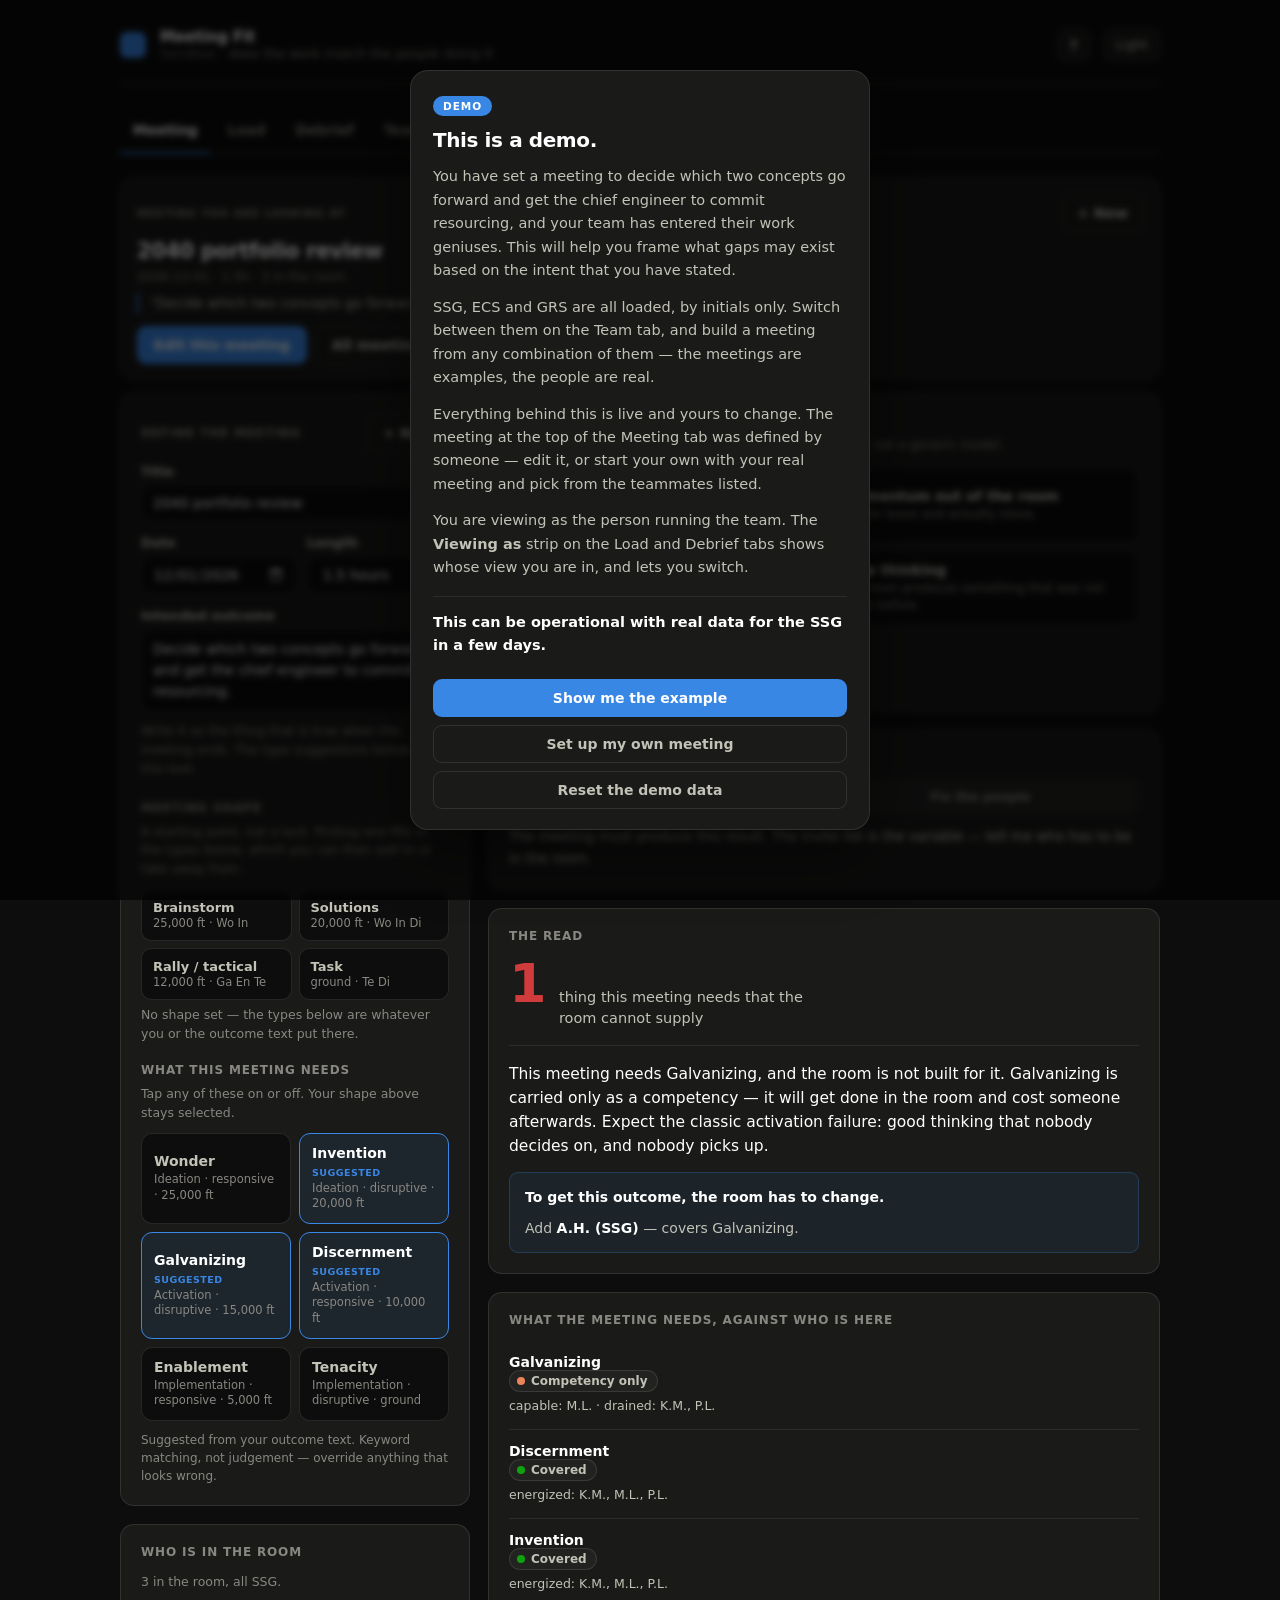
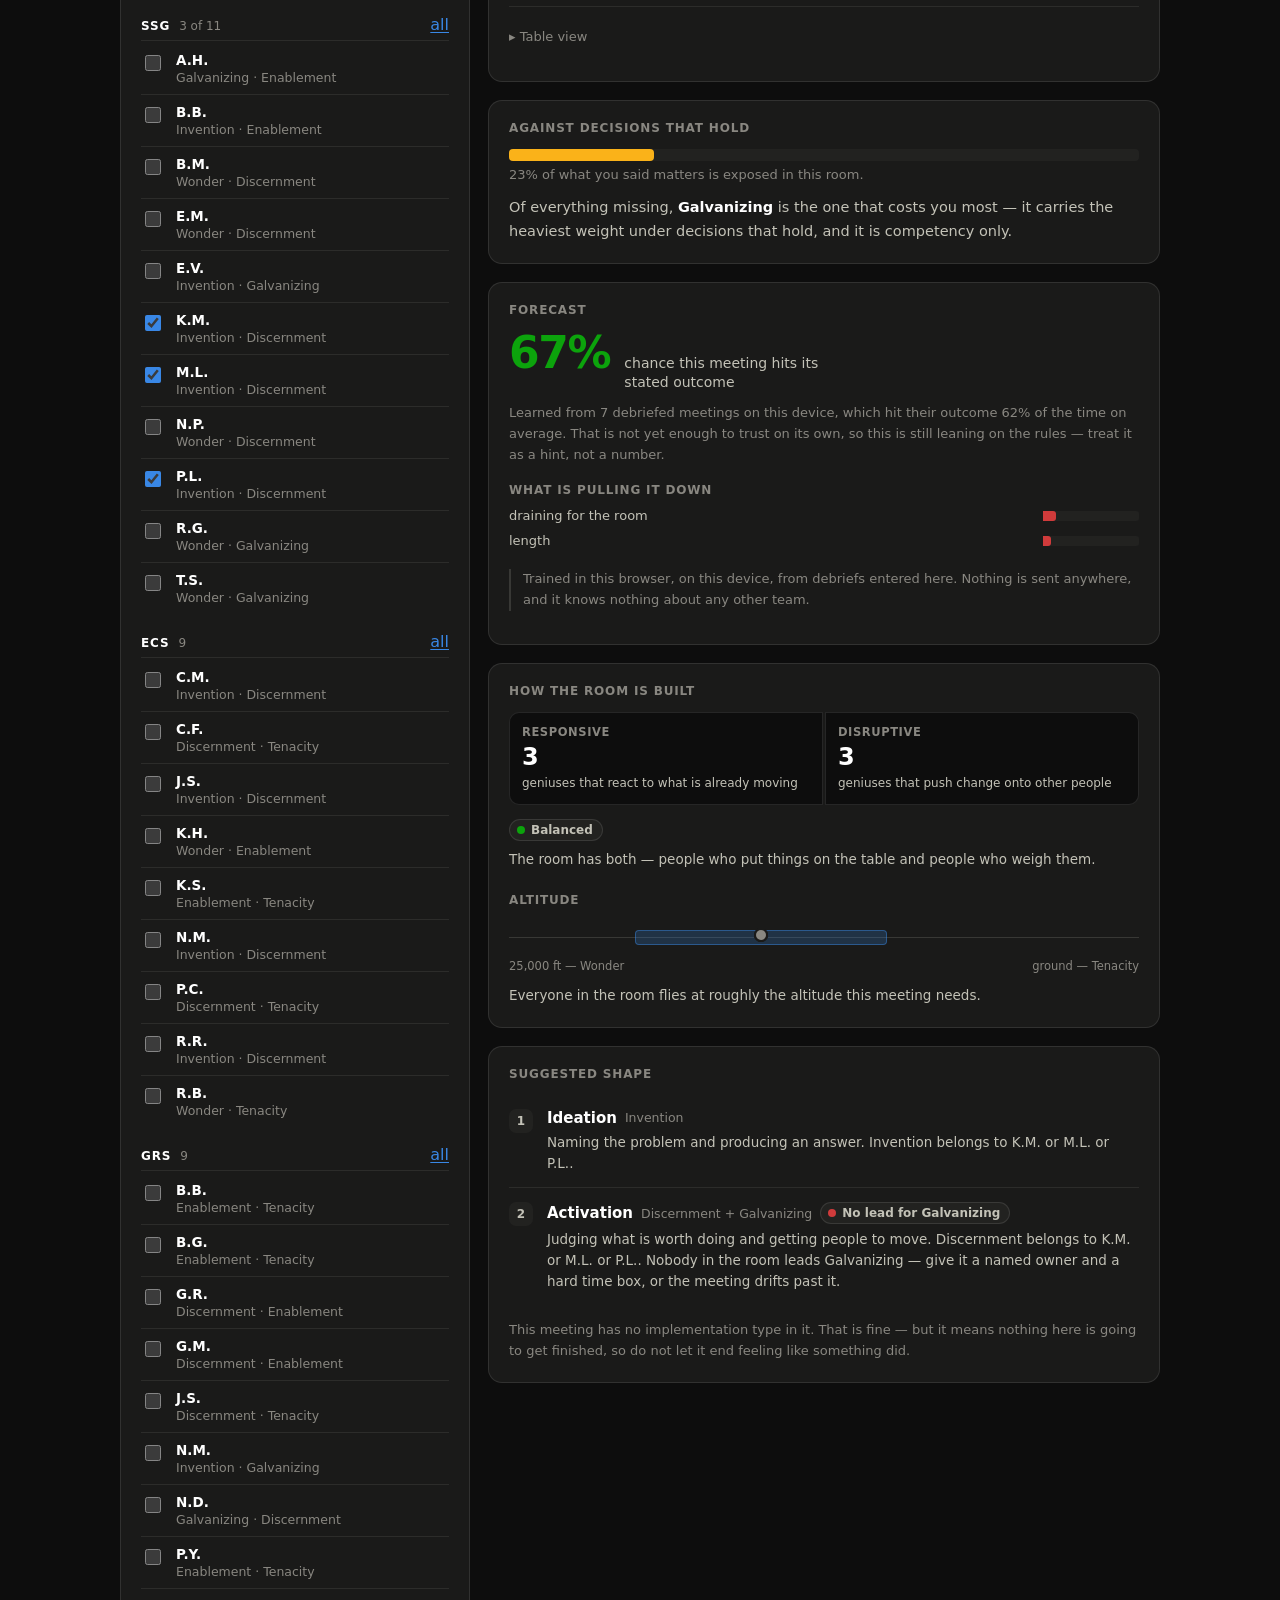
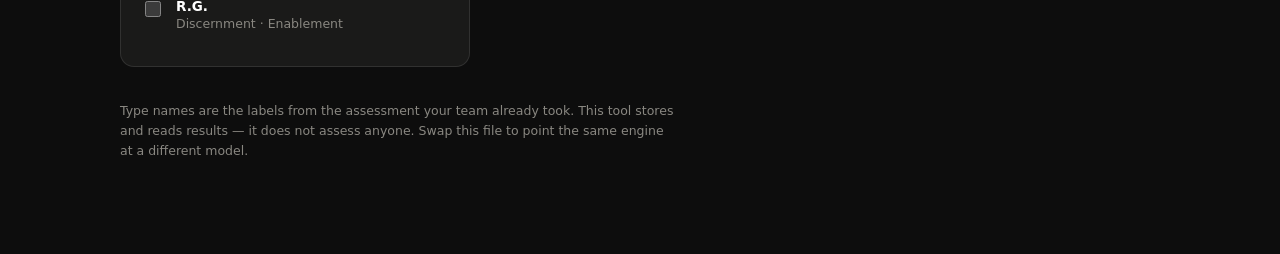
==== commit b198eb49: "Leader criteria weighting, and a forecast learned from your own debriefs" ====
--- a/demo/index.html
+++ b/demo/index.html
@@ -915,6 +915,36 @@
 .tg-name { font-size: 12px; font-weight: 700; letter-spacing: 0.07em; text-transform: uppercase; color: var(--text-primary); }
 .tg-count { font-size: 12px; color: var(--text-muted); flex: 1; }
 
+/* ---------- leader criteria + forecast ---------- */
+
+.crit-grid { display: grid; grid-template-columns: 1fr; gap: 7px; }
+@media (min-width: 900px) { .crit-grid { grid-template-columns: 1fr 1fr; } }
+.critchip {
+  appearance: none; text-align: left; cursor: pointer; font: inherit;
+  border: 1px solid var(--border); background: var(--plane);
+  border-radius: 11px; padding: 11px 13px; color: var(--text-secondary); min-height: 52px;
+}
+.critchip[aria-pressed="true"] {
+  border-color: var(--series-1);
+  background: color-mix(in srgb, var(--series-1) 10%, var(--surface-1));
+  color: var(--text-primary);
+}
+.critchip .cc-n { font-size: 14px; font-weight: 620; }
+.critchip .cc-d { font-size: 12px; color: var(--text-muted); margin-top: 2px; line-height: 1.4; }
+
+.meter { height: 12px; border-radius: 4px; background: var(--surface-2); overflow: hidden; }
+.meter-fill { height: 12px; border-radius: 0 4px 4px 0; }
+
+.fc-top { display: flex; align-items: baseline; gap: 14px; flex-wrap: wrap; }
+.fc-num { font-size: 44px; font-weight: 620; line-height: 1; letter-spacing: -0.03em; }
+.fc-cap { font-size: 14px; color: var(--text-secondary); max-width: 26ch; line-height: 1.4; }
+.fc-row {
+  display: grid; grid-template-columns: 1fr 96px; gap: 10px; align-items: center;
+  font-size: 13px; color: var(--text-secondary); padding: 5px 0;
+}
+.fc-bar { height: 10px; border-radius: 3px; background: var(--surface-2); display: block; }
+.fc-bar > span { display: block; height: 10px; border-radius: 0 3px 3px 0; min-width: 2px; }
+
 </style>
 </head>
 <body>
@@ -1027,13 +1057,18 @@
           <h2 class="section-title">Team <span id="teamCount2" style="color:var(--text-muted)"></span></h2>
           <div id="roster"></div>
           <div class="row" style="margin-top:16px">
-            <button class="btn ghost" id="shareTeamBtn" type="button">Copy team link</button>
+            <button class="btn ghost" id="newTeamBtn" type="button">+ New team</button>
+            <button class="btn ghost" id="shareTeamBtn" type="button">Copy link</button>
             <button class="btn ghost" id="demoBtn" type="button">Reload all teams</button>
           </div>
         </div>
 
         <div class="card">
           <h2 class="section-title">Add one person</h2>
+          <label class="field">
+            <span>Add to which team</span>
+            <select id="addTeam"></select>
+          </label>
           <label class="field">
             <span>Paste a profile code</span>
             <input type="text" id="pasteCode" placeholder="Ada~gcfcgf…" autocomplete="off">
@@ -1105,7 +1140,7 @@
 <div class="toast" id="toast"></div>
 <script type="module">
 window.__DEMO__ = true;
-const MODEL_INLINE = {"id": "six-type", "label": "Six work types", "note": "Type names are the labels from the assessment your team already took. This tool stores and reads results \u2014 it does not assess anyone. Swap this file to point the same engine at a different model.", "perPerson": {"g": 2, "c": 2, "f": 2}, "levels": [{"id": "g", "name": "Genius", "short": "G", "desc": "Energizing \u2014 they gain fuel doing it"}, {"id": "c", "name": "Competency", "short": "C", "desc": "Capable, but it costs them over time"}, {"id": "f", "name": "Frustration", "short": "F", "desc": "Draining, and where they are genuinely weak"}], "modes": [{"id": "responsive", "name": "Responsive", "desc": "Reacts to something already in motion \u2014 a situation, an idea, a call for help"}, {"id": "disruptive", "name": "Disruptive", "desc": "Provokes change and pushes it onto other people"}], "phases": [{"id": "ideation", "name": "Ideation", "desc": "Naming the problem and producing an answer"}, {"id": "activation", "name": "Activation", "desc": "Judging what is worth doing and getting people to move"}, {"id": "implementation", "name": "Implementation", "desc": "Supporting the work and carrying it to done"}], "types": [{"id": "wonder", "name": "Wonder", "short": "Wo", "phase": "ideation", "mode": "responsive", "altitude": 1, "altLabel": "25,000 ft", "desc": "Sitting in the question \u2014 noticing something could be better before anyone asks"}, {"id": "invention", "name": "Invention", "short": "In", "phase": "ideation", "mode": "disruptive", "altitude": 2, "altLabel": "20,000 ft", "desc": "Producing an answer from a blank page"}, {"id": "galvanizing", "name": "Galvanizing", "short": "Ga", "phase": "activation", "mode": "disruptive", "altitude": 3, "altLabel": "15,000 ft", "desc": "Getting other people to move on it"}, {"id": "discernment", "name": "Discernment", "short": "Di", "phase": "activation", "mode": "responsive", "altitude": 4, "altLabel": "10,000 ft", "desc": "Judging which answers are any good, on incomplete information"}, {"id": "enablement", "name": "Enablement", "short": "En", "phase": "implementation", "mode": "responsive", "altitude": 5, "altLabel": "5,000 ft", "desc": "Responding to what others need, on their timeline"}, {"id": "tenacity", "name": "Tenacity", "short": "Te", "phase": "implementation", "mode": "disruptive", "altitude": 6, "altLabel": "ground", "desc": "Carrying it to done, at the standard promised"}], "handoffs": [{"id": "h1", "from": "ideation", "to": "activation", "name": "Ideation \u2192 Activation", "symptom": "Good thinking that nobody decides on, and nobody picks up."}, {"id": "h2", "from": "activation", "to": "implementation", "name": "Activation \u2192 Implementation", "symptom": "Decisions that get made with enthusiasm and then never land."}], "archetypes": [{"id": "brainstorm", "name": "Brainstorm", "altLabel": "25,000 ft", "types": ["wonder", "invention"], "lead": "invention", "example": "Quarterly offsite, opportunity review"}, {"id": "solutions", "name": "Solutions", "altLabel": "20,000 ft", "types": ["wonder", "invention", "discernment"], "lead": "invention", "example": "Ad hoc strategic session"}, {"id": "rally", "name": "Rally / tactical", "altLabel": "12,000 ft", "types": ["galvanizing", "enablement", "tenacity"], "lead": "galvanizing", "example": "Weekly staff meeting"}, {"id": "task", "name": "Task", "altLabel": "ground", "types": ["tenacity", "discernment"], "lead": "discernment", "example": "Daily standup, closeout"}], "planningModes": [{"id": "intent", "name": "The outcome has to happen", "short": "Fix the outcome", "desc": "The meeting must produce this result. The invite list is the variable \u2014 tell me who has to be in the room.", "question": "Who needs to be here?"}, {"id": "people", "name": "These are the people I can get", "short": "Fix the people", "desc": "This room is what I have. The shape of the meeting is the variable \u2014 tell me what this room can actually do.", "question": "What meeting can this room run?"}], "load": {"workdayMinutes": 480, "thresholds": {"frustrationStrained": 0.3, "frustrationHeavy": 0.15, "geniusThriving": 0.4}, "faces": [{"id": "thriving", "name": "Thriving", "status": "good", "line": "Most of the tracked day sat in work that gives energy back."}, {"id": "fine", "name": "Fine", "status": "neutral", "line": "Nothing here to worry about."}, {"id": "heavy", "name": "Heavy", "status": "warning", "line": "A real share of the day is spent in draining work. Sustainable for a day, not a month."}, {"id": "strained", "name": "Strained", "status": "critical", "line": "Past the line. This is a day built out of the work they are worst suited to."}]}, "debrief": {"felt": [{"id": "energizing", "name": "Energizing", "status": "good"}, {"id": "fine", "name": "Fine", "status": "neutral"}, {"id": "draining", "name": "Draining", "status": "critical"}], "outcome": [{"id": "yes", "name": "Hit it", "status": "good"}, {"id": "partly", "name": "Partly", "status": "warning"}, {"id": "no", "name": "Missed", "status": "critical"}], "observationTags": [{"id": "carried", "name": "Carried a stretch", "desc": "They were the reason a part of this worked"}, {"id": "underused", "name": "Underused", "desc": "Their genius was in the room and never asked for"}, {"id": "runover", "name": "Got run over", "desc": "They had something and the room moved past it"}, {"id": "drained", "name": "Looked drained", "desc": "This meeting was sitting in their frustration"}]}};
+const MODEL_INLINE = {"id": "six-type", "label": "Six work types", "note": "Type names are the labels from the assessment your team already took. This tool stores and reads results \u2014 it does not assess anyone. Swap this file to point the same engine at a different model.", "perPerson": {"g": 2, "c": 2, "f": 2}, "levels": [{"id": "g", "name": "Genius", "short": "G", "desc": "Energizing \u2014 they gain fuel doing it"}, {"id": "c", "name": "Competency", "short": "C", "desc": "Capable, but it costs them over time"}, {"id": "f", "name": "Frustration", "short": "F", "desc": "Draining, and where they are genuinely weak"}], "modes": [{"id": "responsive", "name": "Responsive", "desc": "Reacts to something already in motion \u2014 a situation, an idea, a call for help"}, {"id": "disruptive", "name": "Disruptive", "desc": "Provokes change and pushes it onto other people"}], "phases": [{"id": "ideation", "name": "Ideation", "desc": "Naming the problem and producing an answer"}, {"id": "activation", "name": "Activation", "desc": "Judging what is worth doing and getting people to move"}, {"id": "implementation", "name": "Implementation", "desc": "Supporting the work and carrying it to done"}], "types": [{"id": "wonder", "name": "Wonder", "short": "Wo", "phase": "ideation", "mode": "responsive", "altitude": 1, "altLabel": "25,000 ft", "desc": "Sitting in the question \u2014 noticing something could be better before anyone asks"}, {"id": "invention", "name": "Invention", "short": "In", "phase": "ideation", "mode": "disruptive", "altitude": 2, "altLabel": "20,000 ft", "desc": "Producing an answer from a blank page"}, {"id": "galvanizing", "name": "Galvanizing", "short": "Ga", "phase": "activation", "mode": "disruptive", "altitude": 3, "altLabel": "15,000 ft", "desc": "Getting other people to move on it"}, {"id": "discernment", "name": "Discernment", "short": "Di", "phase": "activation", "mode": "responsive", "altitude": 4, "altLabel": "10,000 ft", "desc": "Judging which answers are any good, on incomplete information"}, {"id": "enablement", "name": "Enablement", "short": "En", "phase": "implementation", "mode": "responsive", "altitude": 5, "altLabel": "5,000 ft", "desc": "Responding to what others need, on their timeline"}, {"id": "tenacity", "name": "Tenacity", "short": "Te", "phase": "implementation", "mode": "disruptive", "altitude": 6, "altLabel": "ground", "desc": "Carrying it to done, at the standard promised"}], "handoffs": [{"id": "h1", "from": "ideation", "to": "activation", "name": "Ideation \u2192 Activation", "symptom": "Good thinking that nobody decides on, and nobody picks up."}, {"id": "h2", "from": "activation", "to": "implementation", "name": "Activation \u2192 Implementation", "symptom": "Decisions that get made with enthusiasm and then never land."}], "archetypes": [{"id": "brainstorm", "name": "Brainstorm", "altLabel": "25,000 ft", "types": ["wonder", "invention"], "lead": "invention", "example": "Quarterly offsite, opportunity review"}, {"id": "solutions", "name": "Solutions", "altLabel": "20,000 ft", "types": ["wonder", "invention", "discernment"], "lead": "invention", "example": "Ad hoc strategic session"}, {"id": "rally", "name": "Rally / tactical", "altLabel": "12,000 ft", "types": ["galvanizing", "enablement", "tenacity"], "lead": "galvanizing", "example": "Weekly staff meeting"}, {"id": "task", "name": "Task", "altLabel": "ground", "types": ["tenacity", "discernment"], "lead": "discernment", "example": "Daily standup, closeout"}], "planningModes": [{"id": "intent", "name": "The outcome has to happen", "short": "Fix the outcome", "desc": "The meeting must produce this result. The invite list is the variable \u2014 tell me who has to be in the room.", "question": "Who needs to be here?"}, {"id": "people", "name": "These are the people I can get", "short": "Fix the people", "desc": "This room is what I have. The shape of the meeting is the variable \u2014 tell me what this room can actually do.", "question": "What meeting can this room run?"}], "load": {"workdayMinutes": 480, "thresholds": {"frustrationStrained": 0.3, "frustrationHeavy": 0.15, "geniusThriving": 0.4}, "faces": [{"id": "thriving", "name": "Thriving", "status": "good", "line": "Most of the tracked day sat in work that gives energy back."}, {"id": "fine", "name": "Fine", "status": "neutral", "line": "Nothing here to worry about."}, {"id": "heavy", "name": "Heavy", "status": "warning", "line": "A real share of the day is spent in draining work. Sustainable for a day, not a month."}, {"id": "strained", "name": "Strained", "status": "critical", "line": "Past the line. This is a day built out of the work they are worst suited to."}]}, "debrief": {"felt": [{"id": "energizing", "name": "Energizing", "status": "good"}, {"id": "fine", "name": "Fine", "status": "neutral"}, {"id": "draining", "name": "Draining", "status": "critical"}], "outcome": [{"id": "yes", "name": "Hit it", "status": "good"}, {"id": "partly", "name": "Partly", "status": "warning"}, {"id": "no", "name": "Missed", "status": "critical"}], "observationTags": [{"id": "carried", "name": "Carried a stretch", "desc": "They were the reason a part of this worked"}, {"id": "underused", "name": "Underused", "desc": "Their genius was in the room and never asked for"}, {"id": "runover", "name": "Got run over", "desc": "They had something and the room moved past it"}, {"id": "drained", "name": "Looked drained", "desc": "This meeting was sitting in their frustration"}]}, "criteria": [{"id": "decide", "name": "Decisions that hold", "desc": "A call gets made and it is still the call a week later.", "weights": {"discernment": 2.2, "galvanizing": 1.6, "wonder": 0.8}}, {"id": "momentum", "name": "Momentum out of the room", "desc": "People leave and actually move.", "weights": {"galvanizing": 2.3, "enablement": 1.4, "tenacity": 1.2}}, {"id": "finish", "name": "Nothing slips", "desc": "What was promised gets delivered, at the standard promised.", "weights": {"tenacity": 2.4, "enablement": 1.5, "discernment": 1.2}}, {"id": "newthinking", "name": "New thinking", "desc": "The room produces something that was not there before.", "weights": {"wonder": 1.9, "invention": 2.2}}, {"id": "nobodyburned", "name": "Nobody burned", "desc": "The hour does not cost more than it returns.", "weights": {}, "loadAware": true}], "forecast": {"minMeetings": 4, "confidentAt": 20, "shrinkK": 15, "note": "Learned from this device's own debriefs. Below the confident threshold it leans on the rules."}};
 const SEED_INLINE = {"teams": [{"id": "ssg", "name": "SSG", "people": [{"n": "A.H.", "l": "ffgcgc"}, {"n": "B.B.", "l": "cgcfgf"}, {"n": "B.M.", "l": "gfcgfc"}, {"n": "E.M.", "l": "gffgcc"}, {"n": "E.V.", "l": "fggcfc"}, {"n": "K.M.", "l": "cgfgcf"}, {"n": "M.L.", "l": "cgcgff"}, {"n": "N.P.", "l": "gffgcc"}, {"n": "P.L.", "l": "cgfgfc"}, {"n": "R.G.", "l": "gcgcff"}, {"n": "T.S.", "l": "gfgfcc"}]}, {"id": "ecs", "name": "ECS", "people": [{"n": "C.M.", "l": "fgcgcf"}, {"n": "C.F.", "l": "cffgcg"}, {"n": "J.S.", "l": "cgcgff"}, {"n": "K.H.", "l": "gfcfgc"}, {"n": "K.S.", "l": "cffcgg"}, {"n": "N.M.", "l": "cgfgfc"}, {"n": "P.C.", "l": "ffcgcg"}, {"n": "R.R.", "l": "fgcgcf"}, {"n": "R.B.", "l": "gccffg"}]}, {"id": "grs", "name": "GRS", "people": [{"n": "B.B.", "l": "ccffgg"}, {"n": "B.G.", "l": "cffcgg"}, {"n": "G.R.", "l": "ccfggf"}, {"n": "G.M.", "l": "ffcggc"}, {"n": "J.S.", "l": "cffgcg"}, {"n": "N.M.", "l": "fggcfc"}, {"n": "N.D.", "l": "fcggcf"}, {"n": "P.Y.", "l": "cffcgg"}, {"n": "R.G.", "l": "ffcggc"}]}]};
 
 /* ============================================================
@@ -1156,8 +1191,27 @@
 function registerSW(scopeRelativePath = './sw.js') {
   if (!('serviceWorker' in navigator)) return;
   if (location.protocol !== 'https:' && location.hostname !== 'localhost') return;
+
+  // When a new worker takes over, the page in front of the user is already
+  // stale — swap it once, quietly. The guard stops a reload loop.
+  let swapped = false;
+  navigator.serviceWorker.addEventListener('controllerchange', () => {
+    if (swapped) return;
+    swapped = true;
+    location.reload();
+  });
+
   window.addEventListener('load', () => {
-    navigator.serviceWorker.register(scopeRelativePath).catch(() => { /* non-fatal */ });
+    // updateViaCache:'none' keeps the worker script itself off the HTTP cache
+    navigator.serviceWorker.register(scopeRelativePath, { updateViaCache: 'none' })
+      .then((reg) => {
+        reg.update().catch(() => {});
+        // check again whenever the user comes back to the tab
+        document.addEventListener('visibilitychange', () => {
+          if (document.visibilityState === 'visible') reg.update().catch(() => {});
+        });
+      })
+      .catch(() => { /* non-fatal */ });
   });
 }
 
@@ -1238,6 +1292,7 @@
   teams: [],           // { id, name }
   people: [],          // { id, name, levels, team }
   teamFilter: 'all',   // which team the Team tab is showing
+  criteria: ['decide'], // what the leader counts as a good meeting
   meetings: [],        // { id, title, outcome, required[], attendees[], date, minutes, touched, debriefs{} }
   currentId: null,
   viewerId: null,
@@ -1247,6 +1302,7 @@
 
 const save = () => store.set(KEY, JSON.stringify({
   people: state.people, teams: state.teams, meetings: state.meetings, currentId: state.currentId,
+  criteria: state.criteria, teamFilter: state.teamFilter,
   viewerId: state.viewerId, leaderId: state.leaderId, me: state.me,
 }));
 
@@ -1563,6 +1619,149 @@
     return `The room covers what the meeting needs, but ${t.type.name} rests on one person — ${names(t.g)}. If they are quiet, that part of the meeting does not happen.`;
   }
   return 'The room matches the meeting. Every type this meeting needs has more than one person here who gains energy from it.';
+}
+
+
+/* ============================================================
+   Leader criteria — what counts as a good meeting here
+   ============================================================ */
+
+const activeCriteria = () =>
+  (MODEL.criteria || []).filter((c) => (state.criteria || []).includes(c.id));
+
+// A type's importance is the strongest claim any active criterion makes on it.
+function weightFor(typeId) {
+  const active = activeCriteria();
+  if (!active.length) return 1;
+  return Math.max(1, ...active.map((c) => c.weights?.[typeId] || 0));
+}
+
+const GAP_COST = { critical: 1, serious: 0.7, warning: 0.35, good: 0 };
+
+// Weighted exposure, 0..1 — how much of what this leader cares about is at risk.
+function criteriaRisk(a) {
+  if (!a.coverage.length) return { score: 0, ranked: [], worst: null };
+  const ranked = a.coverage
+    .map((c) => ({ ...c, weight: weightFor(c.type.id), cost: weightFor(c.type.id) * GAP_COST[c.status] }))
+    .sort((x, y) => y.cost - x.cost);
+  const max = ranked.reduce((s, c) => s + c.weight, 0) || 1;
+  const score = ranked.reduce((s, c) => s + c.cost, 0) / max;
+  return { score: Math.min(1, score), ranked, worst: ranked[0]?.cost > 0 ? ranked[0] : null };
+}
+
+const loadAware = () => activeCriteria().some((c) => c.loadAware);
+
+// For 'nobody burned': who walks in already past the line today
+function strainedAttendees(m, a) {
+  if (!m.date) return [];
+  return a.inRoom.filter((p) => faceFor(dayLoad(p, m.date), 1).id === 'strained');
+}
+
+/* ============================================================
+   Forecast — logistic regression over this device's own debriefs
+   ============================================================ */
+
+const FEATURES = [
+  { k: 'gaps',        label: 'uncovered types',        f: (x) => Math.min(3, x.gaps) / 3 },
+  { k: 'critical',    label: 'a type nobody can do',   f: (x) => (x.critical ? 1 : 0) },
+  { k: 'thin',        label: 'a type resting on one person', f: (x) => Math.min(2, x.thin) / 2 },
+  { k: 'size',        label: 'headcount',              f: (x) => Math.min(12, x.size) / 12 },
+  { k: 'minutes',     label: 'length',                 f: (x) => Math.min(180, x.minutes) / 180 },
+  { k: 'skew',        label: 'responsive/disruptive skew', f: (x) => Math.abs(x.dShare - 0.5) * 2 },
+  { k: 'altitude',    label: 'altitude mismatch',      f: (x) => Math.min(1, x.offAlt / Math.max(1, x.size)) },
+  { k: 'drain',       label: 'draining for the room',  f: (x) => x.drainShare },
+];
+
+function featuresOf(m) {
+  const a = analyze(m);
+  const comp = a.composition;
+  const inRoom = a.inRoom;
+  const drain = inRoom.length
+    ? inRoom.reduce((s, p) => { const sp = meetingSplit(p, m); const t = sp.g + sp.c + sp.f; return s + (t ? sp.f / t : 0); }, 0) / inRoom.length
+    : 0;
+  return {
+    gaps: a.gaps.length,
+    critical: a.coverage.some((c) => c.status === 'critical'),
+    thin: a.thin.length,
+    size: inRoom.length,
+    minutes: m.minutes || 60,
+    dShare: comp.total ? comp.disruptive / comp.total : 0.5,
+    offAlt: comp.off.length,
+    drainShare: drain,
+  };
+}
+
+const OUTCOME_SCORE = { yes: 1, partly: 0.5, no: 0 };
+
+function trainingRows() {
+  const rows = [];
+  for (const m of state.meetings) {
+    const votes = Object.values(m.debriefs || {}).map((d) => d.outcome).filter((o) => o in OUTCOME_SCORE);
+    if (!votes.length || !m.attendees.length || !(m.required || []).length) continue;
+    const y = votes.reduce((s, v) => s + OUTCOME_SCORE[v], 0) / votes.length;
+    rows.push({ x: FEATURES.map((ft) => ft.f(featuresOf(m))), y, m });
+  }
+  return rows;
+}
+
+const sigmoid = (z) => 1 / (1 + Math.exp(-z));
+
+// Plain gradient descent with L2. Tiny data, tiny model, runs in a millisecond.
+function trainForecast(rows, { epochs = 400, lr = 0.35, l2 = 0.05 } = {}) {
+  const n = FEATURES.length;
+  const w = new Array(n).fill(0);
+  let b = 0;
+  for (let e = 0; e < epochs; e += 1) {
+    const gw = new Array(n).fill(0);
+    let gb = 0;
+    for (const r of rows) {
+      const p = sigmoid(r.x.reduce((s, v, i) => s + v * w[i], b));
+      const err = p - r.y;
+      for (let i = 0; i < n; i += 1) gw[i] += err * r.x[i];
+      gb += err;
+    }
+    for (let i = 0; i < n; i += 1) w[i] -= lr * (gw[i] / rows.length + l2 * w[i]);
+    b -= lr * (gb / rows.length);
+  }
+  return { w, b };
+}
+
+function forecast(m) {
+  const cfg = MODEL.forecast || {};
+  const rows = trainingRows();
+  const n = rows.length;
+  const base = rows.length ? rows.reduce((s, r) => s + r.y, 0) / rows.length : null;
+
+  // the rules-based prior: what the current read implies on its own
+  const a = analyze(m);
+  const risk = criteriaRisk(a).score;
+  const prior = Math.max(0.05, Math.min(0.95, 0.85 - 0.7 * risk));
+
+  if (n < (cfg.minMeetings || 4)) {
+    return { ready: false, n, prior, needed: (cfg.minMeetings || 4) - n };
+  }
+
+  const model = trainForecast(rows);
+  const x = FEATURES.map((ft) => ft.f(featuresOf(m)));
+  const raw = sigmoid(x.reduce((s, v, i) => s + v * model.w[i], model.b));
+
+  // shrink toward the prior until there is enough evidence to earn the claim
+  const k = cfg.shrinkK || 15;
+  const trust = n / (n + k);
+  const p = trust * raw + (1 - trust) * prior;
+
+  const contrib = FEATURES
+    .map((ft, i) => ({ label: ft.label, v: model.w[i] * x[i] }))
+    .filter((c) => Math.abs(c.v) > 0.05)
+    .sort((c1, c2) => c1.v - c2.v);
+
+  return {
+    ready: true, n, p, raw, prior, trust,
+    confident: n >= (cfg.confidentAt || 20),
+    base,
+    hurts: contrib.filter((c) => c.v < 0).slice(0, 2),
+    helps: contrib.filter((c) => c.v > 0).slice(-2).reverse(),
+  };
 }
 
 /* ============================================================
@@ -1836,6 +2035,124 @@
   }
 }
 
+
+function renderCriteria() {
+  const card = el('div', { class: 'card' }, [
+    el('h2', { class: 'section-title', text: 'What a good meeting means here' }),
+    el('p', { class: 'hint', style: 'margin:-6px 0 12px', text: 'The leader\'s call. Everything below is judged against this, not a generic model.' }),
+  ]);
+  const wrap = el('div', { class: 'crit-grid' });
+  for (const c of MODEL.criteria || []) {
+    const on = (state.criteria || []).includes(c.id);
+    wrap.append(el('button', {
+      class: 'critchip', type: 'button', 'aria-pressed': String(on), title: c.desc,
+      onclick: () => {
+        const arr = state.criteria || [];
+        const i = arr.indexOf(c.id);
+        if (i >= 0) arr.splice(i, 1); else arr.push(c.id);
+        state.criteria = arr;
+        save(); renderVerdict();
+      },
+    }, [
+      el('div', { class: 'cc-n', text: c.name }),
+      el('div', { class: 'cc-d', text: c.desc }),
+    ]));
+  }
+  card.append(wrap);
+  if (!(state.criteria || []).length) {
+    card.append(el('p', { class: 'hint', text: 'Nothing picked — every type is weighted the same, which is nobody\'s actual view.' }));
+  }
+  return card;
+}
+
+function renderCriteriaRead(m, a) {
+  const active = activeCriteria();
+  if (!active.length) return null;
+  const r = criteriaRisk(a);
+  const card = el('div', { class: 'card' }, [
+    el('h2', { class: 'section-title', text: `Against ${active.map((c) => c.name.toLowerCase()).join(' and ')}` }),
+  ]);
+
+  const pctAtRisk = Math.round(r.score * 100);
+  card.append(el('div', { class: 'meter' }, [
+    el('div', { class: 'meter-fill', style: `width:${Math.max(2, pctAtRisk)}%;background:${pctAtRisk >= 50 ? 'var(--status-critical)' : pctAtRisk >= 20 ? 'var(--status-warning)' : 'var(--status-good)'}` }),
+  ]));
+  card.append(el('p', {
+    style: 'font-size:13px;color:var(--text-muted);margin:6px 0 14px',
+    text: `${pctAtRisk}% of what you said matters is exposed in this room.`,
+  }));
+
+  if (r.worst) {
+    card.append(el('p', { style: 'font-size:14.5px;line-height:1.6;margin:0;color:var(--text-secondary)' }, [
+      'Of everything missing, ',
+      el('strong', { style: 'color:var(--text-primary)', text: r.worst.type.name }),
+      ` is the one that costs you most — it carries the heaviest weight under ${active.map((c) => c.name.toLowerCase()).join(' / ')}, and it is `,
+      STATUS_LABEL[r.worst.status].toLowerCase(), '.',
+    ]));
+  } else {
+    card.append(el('p', { style: 'font-size:14.5px;line-height:1.6;margin:0;color:var(--text-secondary)',
+      text: 'Nothing this room is missing matters much to what you said you care about.' }));
+  }
+
+  if (loadAware()) {
+    const strained = strainedAttendees(m, a);
+    card.append(el('p', { style: 'font-size:13.5px;line-height:1.6;margin:12px 0 0;color:var(--text-secondary)' },
+      strained.length
+        ? ['You said nobody burned. ', el('strong', { style: 'color:var(--text-primary)', text: strained.map((p2) => p2.name).join(', ') }),
+           strained.length === 1 ? ' walks into this already past the line today.' : ' walk into this already past the line today.']
+        : ['You said nobody burned. Nobody in this room is past the line today.']));
+  }
+  return card;
+}
+
+function renderForecast(m) {
+  const f = forecast(m);
+  const card = el('div', { class: 'card' }, [
+    el('h2', { class: 'section-title', text: 'Forecast' }),
+  ]);
+
+  if (!f.ready) {
+    card.append(el('p', { style: 'font-size:13.5px;line-height:1.6;margin:0;color:var(--text-muted)',
+      text: `Learning from your debriefs. ${f.n} debriefed so far — ${f.needed} more and this starts predicting from your own results instead of the rules.` }));
+    return card;
+  }
+
+  const pctv = Math.round(f.p * 100);
+  card.append(el('div', { class: 'fc-top' }, [
+    el('div', { class: 'fc-num', style: `color:${pctv >= 60 ? 'var(--status-good)' : pctv >= 35 ? 'var(--status-warning)' : 'var(--status-critical)'}`, text: `${pctv}%` }),
+    el('div', { class: 'fc-cap', text: 'chance this meeting hits its stated outcome' }),
+  ]));
+
+  const lines = [];
+  lines.push(`Learned from ${f.n} debriefed meeting${f.n === 1 ? '' : 's'} on this device`
+    + (f.base !== null ? `, which hit their outcome ${Math.round(f.base * 100)}% of the time on average` : '') + '.');
+  if (!f.confident) {
+    lines.push(`That is not yet enough to trust on its own, so this is still leaning on the rules — treat it as a hint, not a number.`);
+  }
+  card.append(el('p', { style: 'font-size:13px;color:var(--text-muted);margin:10px 0 0;line-height:1.6', text: lines.join(' ') }));
+
+  if (f.hurts.length) {
+    card.append(el('h3', { class: 'section-title', style: 'margin:18px 0 6px', text: 'What is pulling it down' }));
+    for (const h of f.hurts) {
+      card.append(el('div', { class: 'fc-row' }, [
+        el('span', { text: h.label }),
+        el('span', { class: 'fc-bar' }, [el('span', { style: `width:${Math.min(100, Math.abs(h.v) * 90)}%;background:var(--status-critical)` })]),
+      ]));
+    }
+  }
+  if (f.helps.length) {
+    card.append(el('h3', { class: 'section-title', style: 'margin:18px 0 6px', text: 'What is helping' }));
+    for (const h of f.helps) {
+      card.append(el('div', { class: 'fc-row' }, [
+        el('span', { text: h.label }),
+        el('span', { class: 'fc-bar' }, [el('span', { style: `width:${Math.min(100, Math.abs(h.v) * 90)}%;background:var(--status-good)` })]),
+      ]));
+    }
+  }
+  card.append(el('p', { class: 'privacy', text: 'Trained in this browser, on this device, from debriefs entered here. Nothing is sent anywhere, and it knows nothing about any other team.' }));
+  return card;
+}
+
 function renderVerdict() {
   const host = document.getElementById('verdictCol');
   host.replaceChildren();
@@ -1859,13 +2176,15 @@
   ]);
 
   if (ready) heroCard.append(renderMoveBox(m, a));
+  host.append(renderCriteria());
   host.append(renderModeChoice(m));
   host.append(heroCard);
   if (!ready) return;
 
   /* coverage */
   const cov = el('div', { class: 'card' }, [el('h2', { class: 'section-title', text: 'What the meeting needs, against who is here' })]);
-  for (const c of a.coverage) {
+  const ordered = activeCriteria().length ? criteriaRisk(a).ranked : a.coverage;
+  for (const c of ordered) {
     const who = [];
     if (c.g.length) who.push(`energized: ${c.g.map((p) => p.name).join(', ')}`);
     if (c.c.length) who.push(`capable: ${c.c.map((p) => p.name).join(', ')}`);
@@ -1884,6 +2203,9 @@
     a.coverage.map((c) => [c.type.name, c.g.length, c.c.length, c.f.length, STATUS_LABEL[c.status]])));
   host.append(cov);
 
+  const critRead = renderCriteriaRead(m, a);
+  if (critRead) host.append(critRead);
+  host.append(renderForecast(m));
   host.append(renderComposition(a));
 
   if (a.idle.length || a.drained.length) {
@@ -2454,6 +2776,43 @@
    Team + profile panels
    ============================================================ */
 
+function renderAddTeamSelect() {
+  const sel = document.getElementById('addTeam');
+  if (!sel) return;
+  const want = state.teamFilter === 'all' ? (state.teams[0]?.id || '') : state.teamFilter;
+  sel.replaceChildren();
+  for (const t of state.teams) {
+    sel.append(el('option', { value: t.id, ...(t.id === want ? { selected: 'selected' } : {}) }, [t.name]));
+  }
+  if (!state.teams.length) sel.append(el('option', { value: '' }, ['(create a team first)']));
+}
+
+const addTeamId = () => {
+  const sel = document.getElementById('addTeam');
+  const id = sel?.value || (state.teamFilter === 'all' ? state.teams[0]?.id : state.teamFilter);
+  if (id && teamById(id)) return id;
+  const t = { id: uid('t'), name: `Team ${state.teams.length + 1}` };
+  state.teams.push(t);
+  return t.id;
+};
+
+function addTeam() {
+  const raw = prompt('Name the new team');
+  if (raw === null) return;
+  const name = raw.trim();
+  if (!name) return;
+  if (state.teams.some((t) => t.name.toLowerCase() === name.toLowerCase())) {
+    toast('That team already exists');
+    return;
+  }
+  let id = name.toLowerCase().replace(/[^a-z0-9]+/g, '-').slice(0, 24) || uid('t');
+  if (state.teams.some((t) => t.id === id)) id = uid('t');
+  state.teams.push({ id, name });
+  state.teamFilter = id;
+  save(); renderAll();
+  toast(`${name} created — add people to it below`);
+}
+
 function renderTeamSwitcher() {
   const host = document.getElementById('teamSwitch');
   if (!host) return;
@@ -2462,7 +2821,7 @@
 
   const mk = (id, label, count) => el('button', {
     class: 'teamchip', type: 'button', 'aria-pressed': String(state.teamFilter === id),
-    onclick: () => { state.teamFilter = id; save(); renderRoster(); renderTeamViz(); renderTeamSwitcher(); },
+    onclick: () => { state.teamFilter = id; save(); renderRoster(); renderTeamViz(); renderTeamSwitcher(); renderAddTeamSelect(); },
   }, [label, el('span', { class: 'tc-count', text: String(count) })]);
 
   for (const t of state.teams) host.append(mk(t.id, t.name, peopleOf(t.id).length));
@@ -2847,6 +3206,7 @@
       el('div', { class: 'wb-l', text: 'Viewing as' }),
       el('div', { class: 'wb-n' }, [
         v ? v.name : '—',
+        v ? el('span', { class: 'teambadge', text: teamName(v) }) : null,
         isLeader() ? el('span', { class: 'wb-role', text: 'runs the team' }) : null,
       ]),
       note ? el('div', { class: 'wb-note', text: note }) : null,
@@ -2857,6 +3217,7 @@
 
 function renderAll() {
   renderTeamSwitcher();
+  renderAddTeamSelect();
   renderMeeting();
   renderRoster();
   renderTeamViz();
@@ -2959,13 +3320,50 @@
     }),
   ];
 
-  const align = state.meetings.find((m) => m.title === 'Stakeholder alignment');
-  if (align && me) {
-    align.debriefs = {
-      [me]: { felt: 'draining', outcome: 'partly', note: 'I should not have run this one.', obs: { [pid('ssg', 'A.H.')]: ['carried', 'underused'] } },
-      [pid('ssg', 'A.H.')]: { felt: 'energizing', outcome: 'partly', note: 'Happy to take the front on these.', obs: { [me]: ['drained'] } },
-    };
-  }
+  // A run of debriefed history, so the forecast has something to learn from.
+  // Meetings that were short a type mostly missed; the covered ones mostly landed.
+  const debrief = (title, entries) => {
+    const mm = state.meetings.find((x) => x.title === title);
+    if (!mm) return;
+    mm.debriefs = {};
+    for (const [name, d] of entries) {
+      const id = pid('ssg', name) || pid('ecs', name) || pid('grs', name);
+      if (id && mm.attendees.includes(id)) mm.debriefs[id] = { obs: {}, ...d };
+    }
+  };
+
+  debrief('Stakeholder alignment', [
+    ['P.L.', { felt: 'draining', outcome: 'no', note: 'I should not have run this one.', obs: { [pid('ssg', 'A.H.')]: ['carried', 'underused'] } }],
+    ['A.H.', { felt: 'energizing', outcome: 'partly', note: 'Happy to take the front on these.', obs: { [me]: ['drained'] } }],
+    ['R.G.', { felt: 'fine', outcome: 'no' }],
+  ]);
+  debrief('Weekly staff sync', [
+    ['P.L.', { felt: 'draining', outcome: 'partly', note: 'Too many people for what it decides.' }],
+    ['A.H.', { felt: 'fine', outcome: 'partly' }],
+    ['N.P.', { felt: 'draining', outcome: 'no' }],
+  ]);
+  debrief('Concept down-select', [
+    ['P.L.', { felt: 'energizing', outcome: 'yes', note: 'Right people, right length.' }],
+    ['K.M.', { felt: 'energizing', outcome: 'yes' }],
+    ['M.L.', { felt: 'fine', outcome: 'yes' }],
+  ]);
+  debrief('Daily standup', [
+    ['N.P.', { felt: 'fine', outcome: 'yes' }],
+    ['E.M.', { felt: 'fine', outcome: 'yes' }],
+  ]);
+  debrief('Supplier escalation', [
+    ['P.L.', { felt: 'draining', outcome: 'no', note: 'Wrong person in the chair — me.' }],
+    ['T.S.', { felt: 'fine', outcome: 'partly' }],
+  ]);
+  debrief('Program sync — resourcing', [
+    ['P.L.', { felt: 'draining', outcome: 'partly' }],
+    ['A.H.', { felt: 'energizing', outcome: 'yes' }],
+    ['B.B.', { felt: 'fine', outcome: 'yes' }],
+  ]);
+  debrief('Closeout review', [
+    ['N.P.', { felt: 'fine', outcome: 'partly' }],
+    ['E.M.', { felt: 'fine', outcome: 'yes' }],
+  ]);
 
   state.currentId = state.meetings.find((m) => m.title === '2040 portfolio review').id;
 
@@ -3011,9 +3409,7 @@
   });
 
   document.getElementById('meAddBtn').addEventListener('click', () => {
-    const p = { id: uid(), name: state.me.name.trim(), levels: state.me.levels,
-      team: state.teamFilter === 'all' ? (state.teams[0]?.id || null) : state.teamFilter };
-    if (!p.team) { const t = { id: 'team-1', name: 'Team 1' }; state.teams.push(t); p.team = t.id; }
+    const p = { id: uid(), name: state.me.name.trim(), levels: state.me.levels, team: addTeamId() };
     state.people.push(p);
     if (!state.viewerId) state.viewerId = p.id;
     save(); renderAll(); showTab('team'); toast('Added to the team');
@@ -3023,8 +3419,7 @@
     const input = document.getElementById('pasteCode');
     const p = decodeProfile(input.value);
     if (!p) { toast('That code did not read — check it was copied whole'); return; }
-    p.team = state.teamFilter === 'all' ? (state.teams[0]?.id || null) : state.teamFilter;
-    if (!p.team) { const t = { id: 'team-1', name: 'Team 1' }; state.teams.push(t); p.team = t.id; }
+    p.team = addTeamId();
     state.people.push(p);
     if (!state.viewerId) state.viewerId = p.id;
     input.value = '';
@@ -3032,6 +3427,7 @@
   });
 
   document.getElementById('demoBtn').addEventListener('click', () => loadExample(false));
+  document.getElementById('newTeamBtn').addEventListener('click', addTeam);
 
   document.getElementById('bulkParseBtn').addEventListener('click', () => {
     const text = document.getElementById('bulkText').value;
@@ -3103,9 +3499,7 @@
 
   addBtn.addEventListener('click', () => {
     if (!validLevels(draft.levels) || !draft.name.trim()) return;
-    const p = { id: uid(), name: draft.name.trim(), levels: draft.levels,
-      team: state.teamFilter === 'all' ? (state.teams[0]?.id || null) : state.teamFilter };
-    if (!p.team) { const t = { id: 'team-1', name: 'Team 1' }; state.teams.push(t); p.team = t.id; }
+    const p = { id: uid(), name: draft.name.trim(), levels: draft.levels, team: addTeamId() };
     state.people.push(p);
     if (!state.viewerId) state.viewerId = p.id;
     save(); renderAll(); toast(`${p.name} added`);
@@ -3156,13 +3550,12 @@
 
     window.__startNewMeeting = startNewMeeting;
 
-    if (window.__DEMO__ && (!hadSaved || !state.people.length)) {
-      // seed the worked example only for a first-time visitor — never stomp on
-      // a team someone has actually imported
-      window.__resetDemo = () => { loadExample(true); showTab('meeting'); };
-      window.__resetDemo();
+    // Seed the shipped teams for anyone opening this fresh — app or demo.
+    // Never stomp on a roster somebody has already imported or edited.
+    window.__resetDemo = () => { loadExample(true); showTab('meeting'); };
+    if (!hadSaved || !state.people.length) {
+      loadExample(true);
     } else {
-      if (window.__DEMO__) window.__resetDemo = () => { loadExample(true); showTab('meeting'); };
       renderAll();
     }
 
